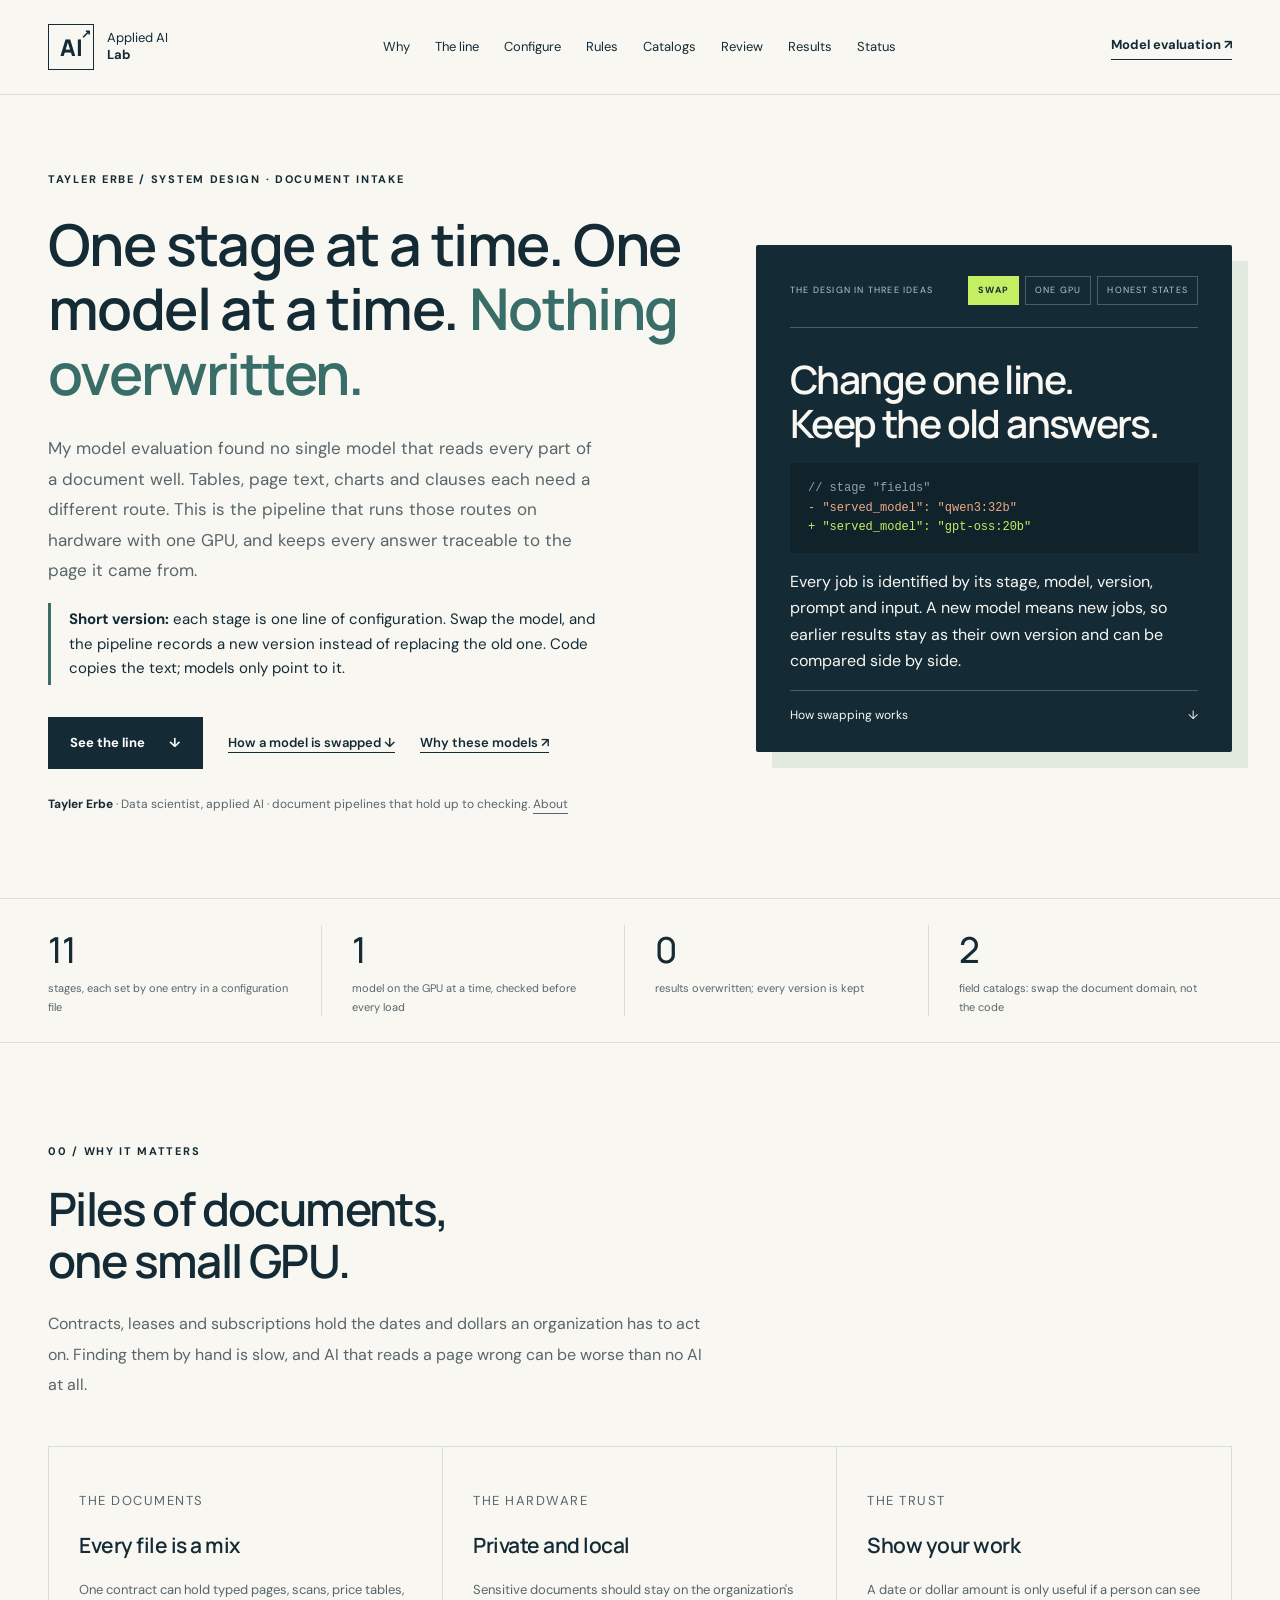
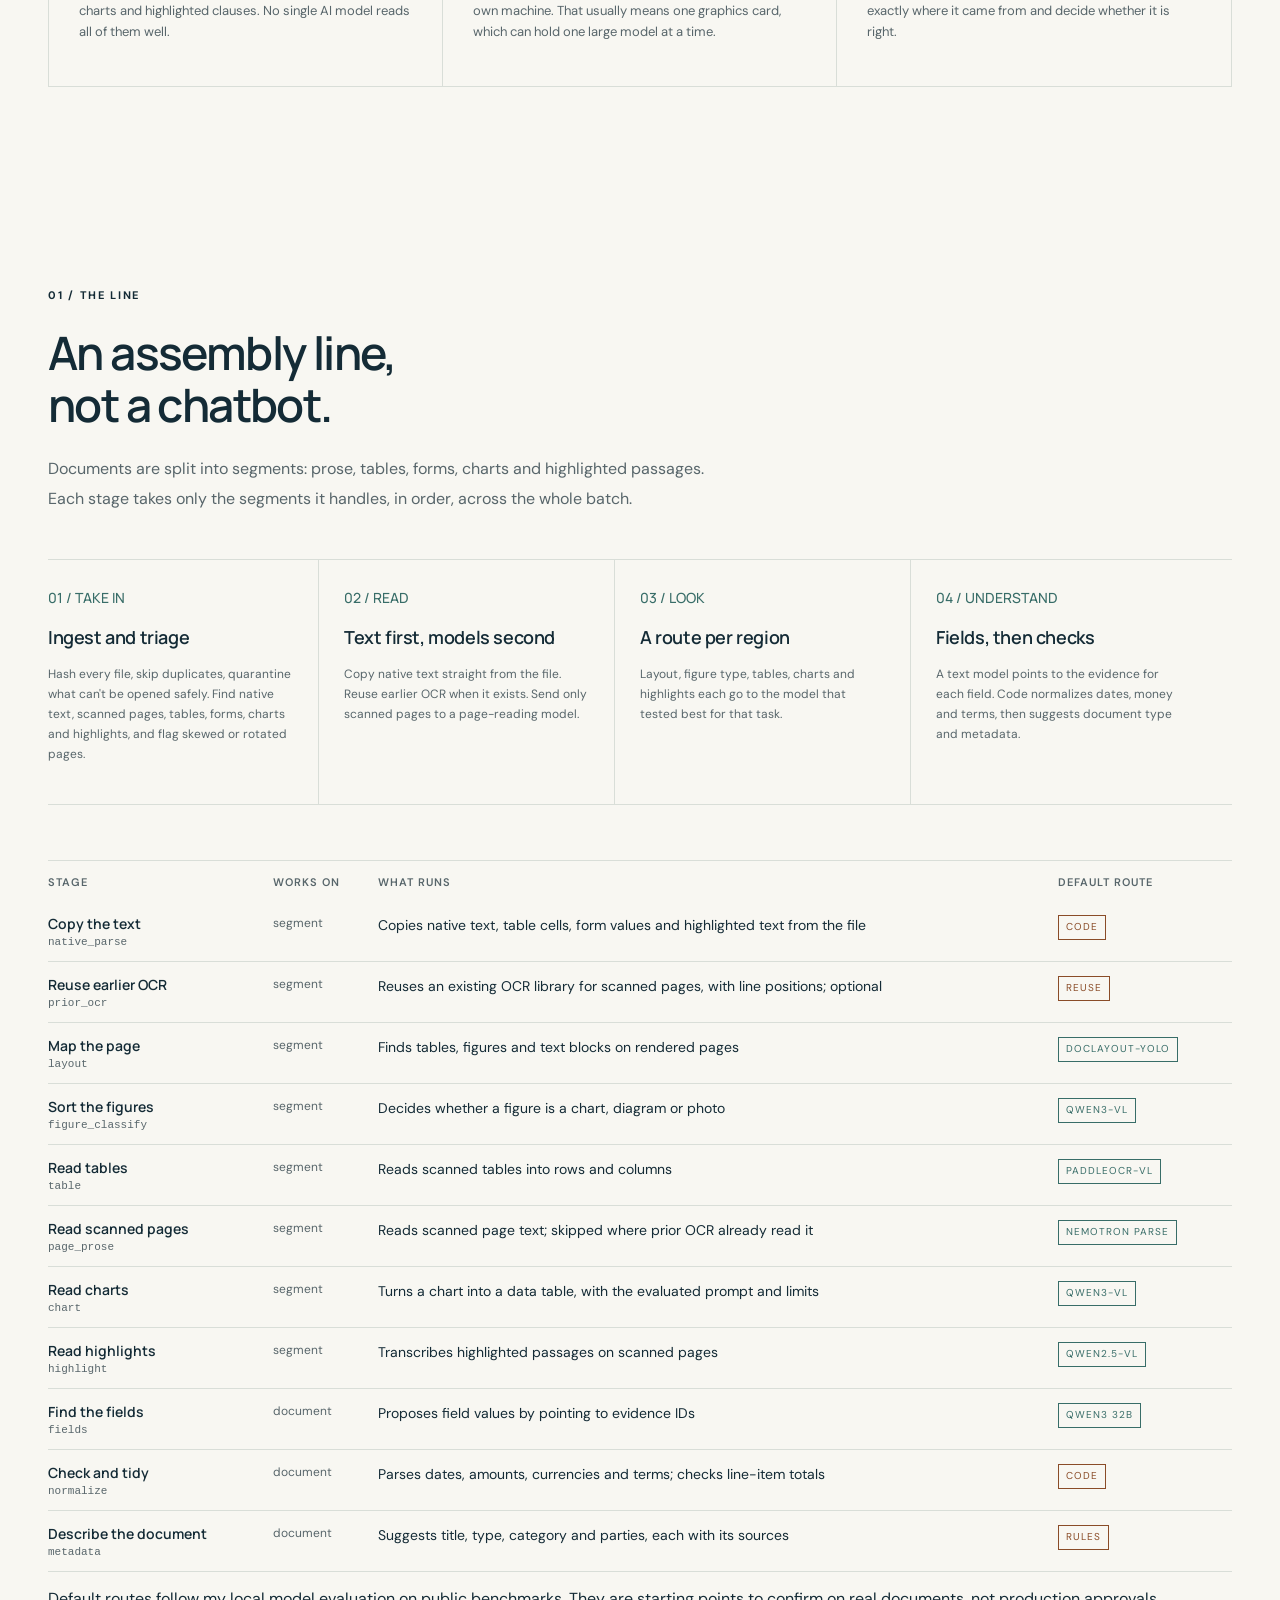
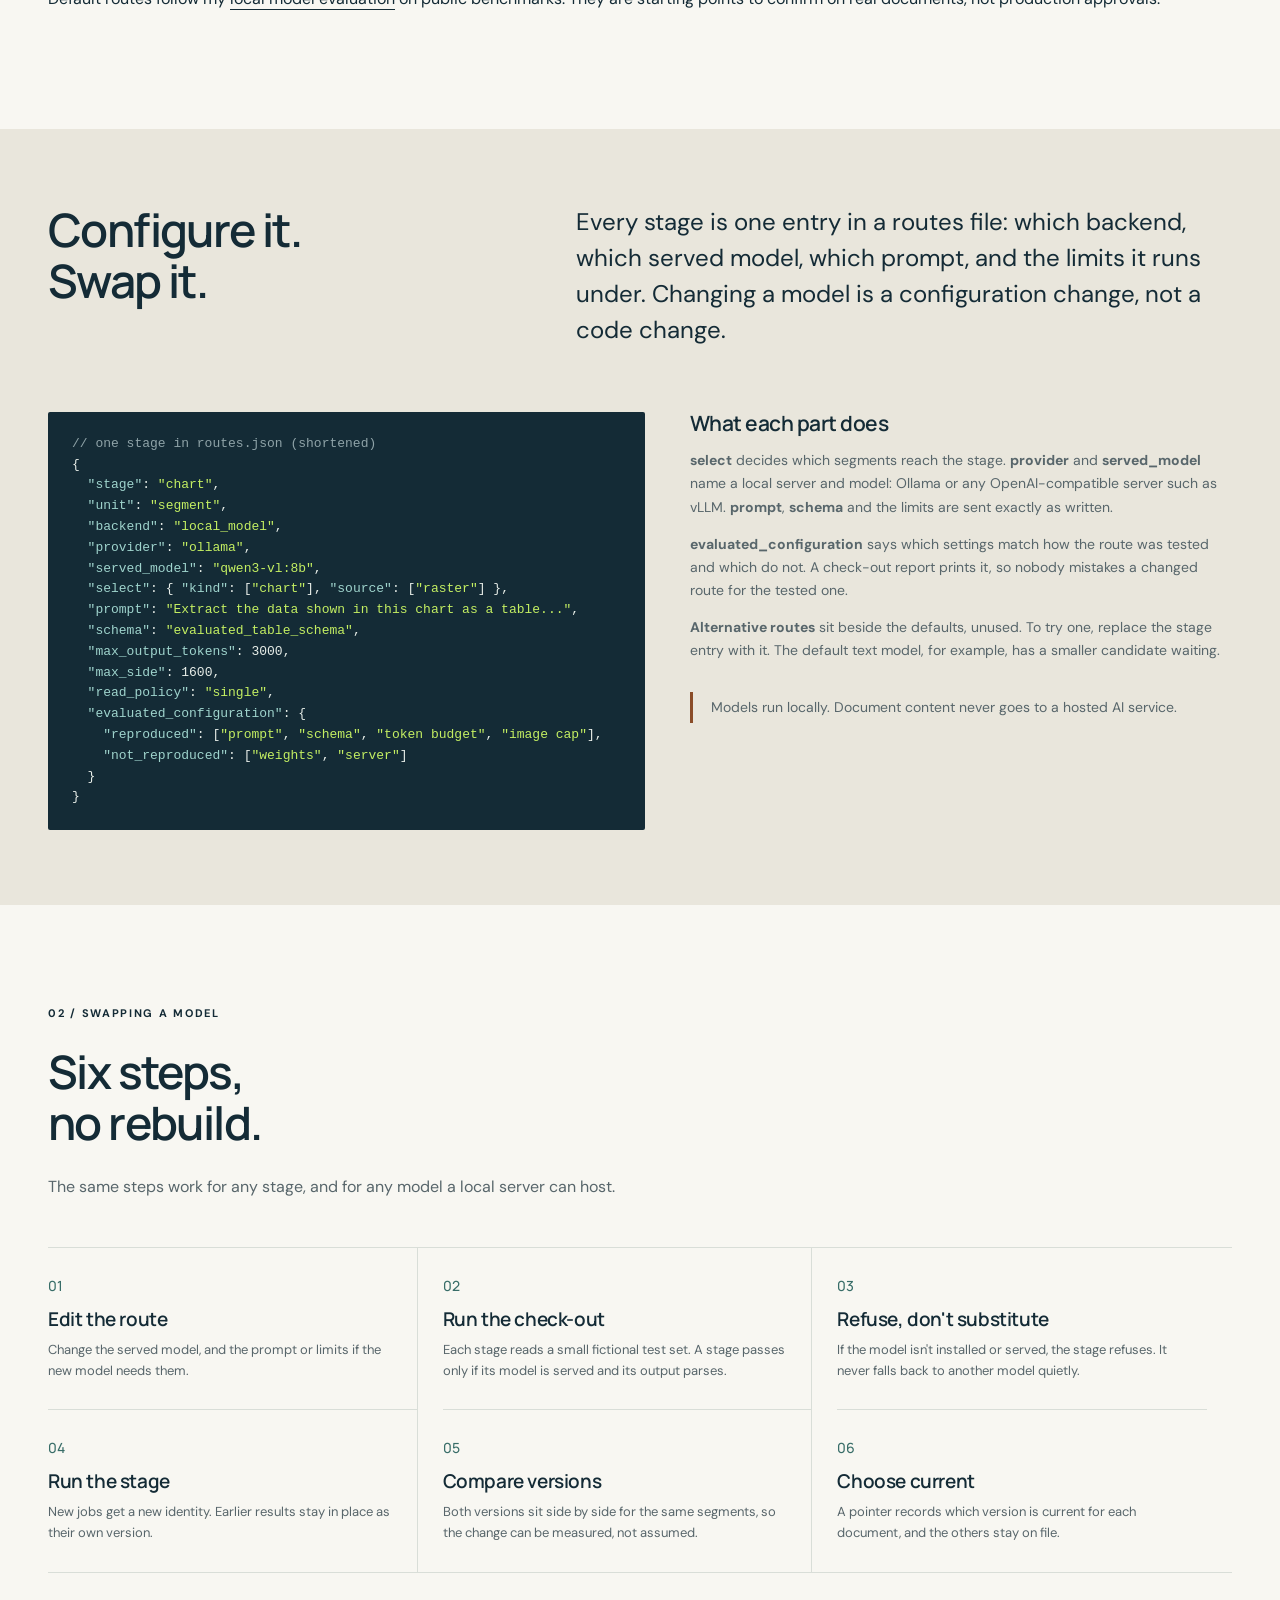
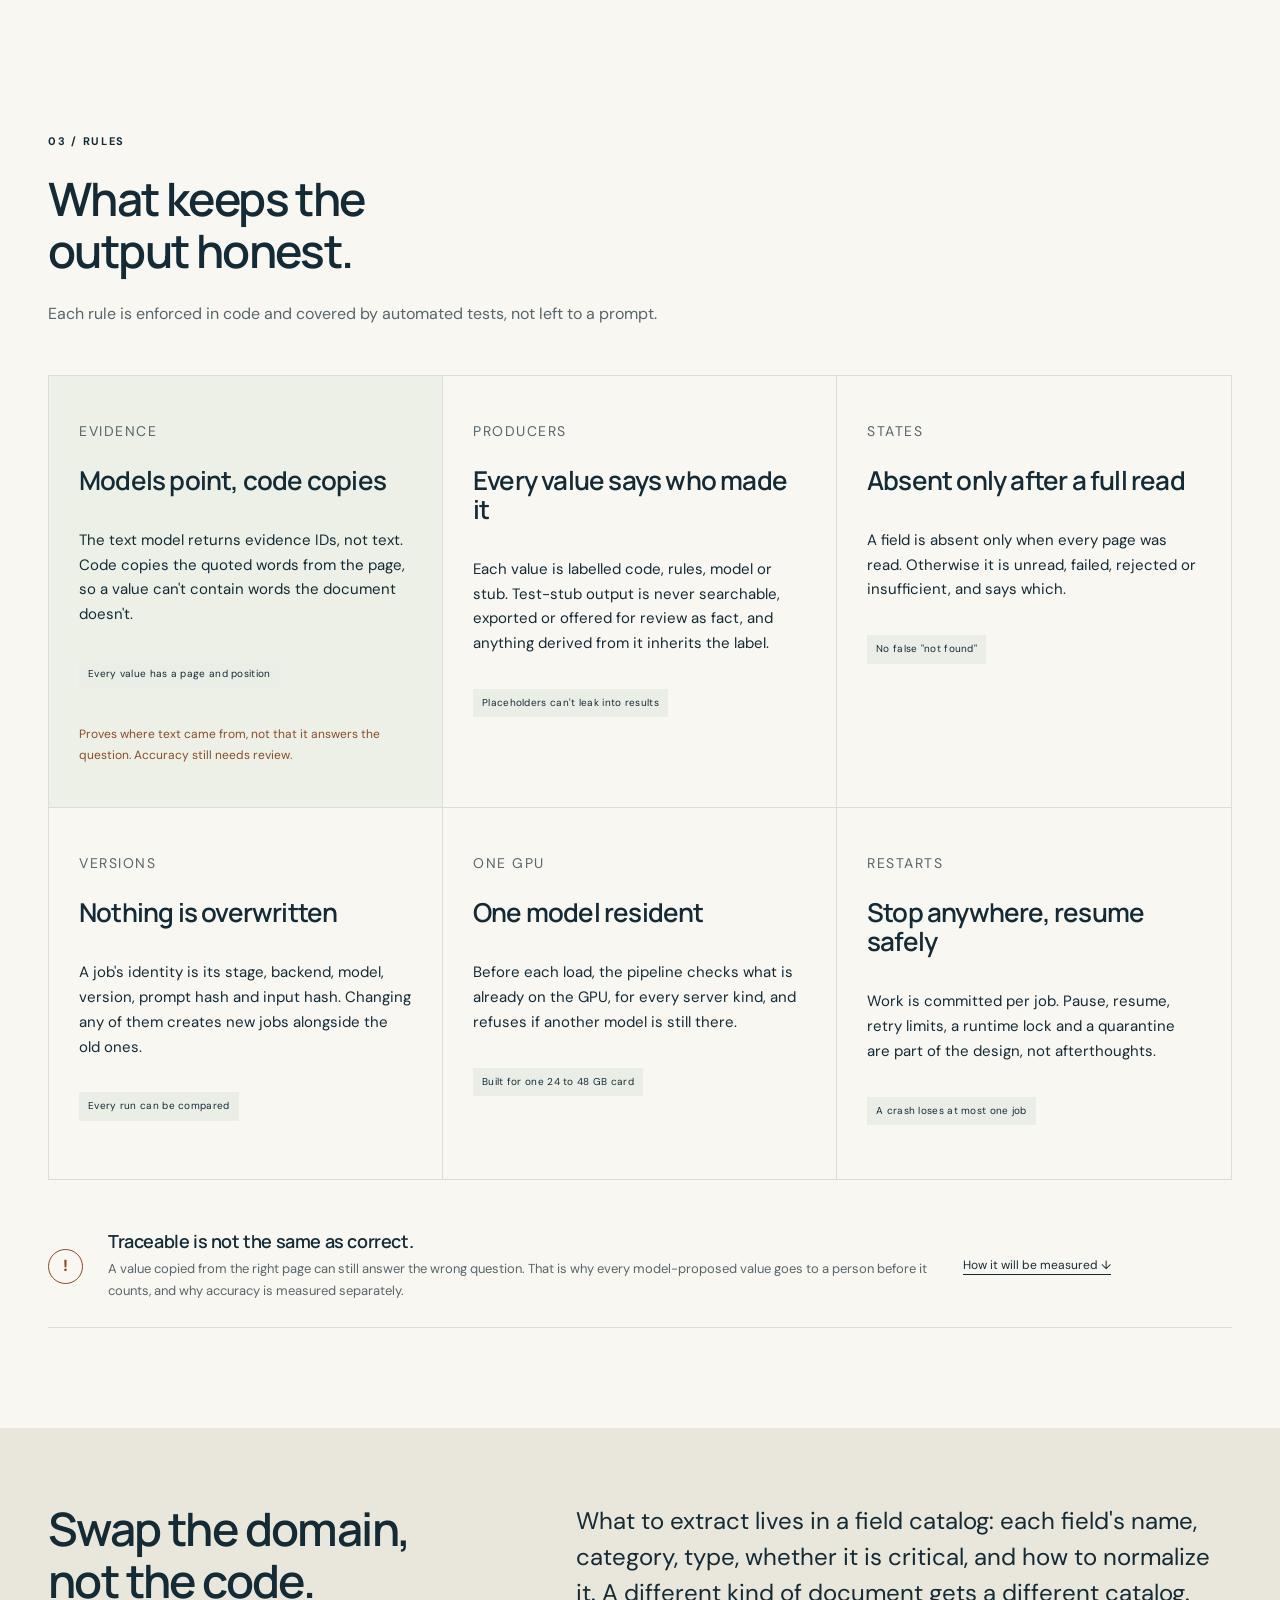
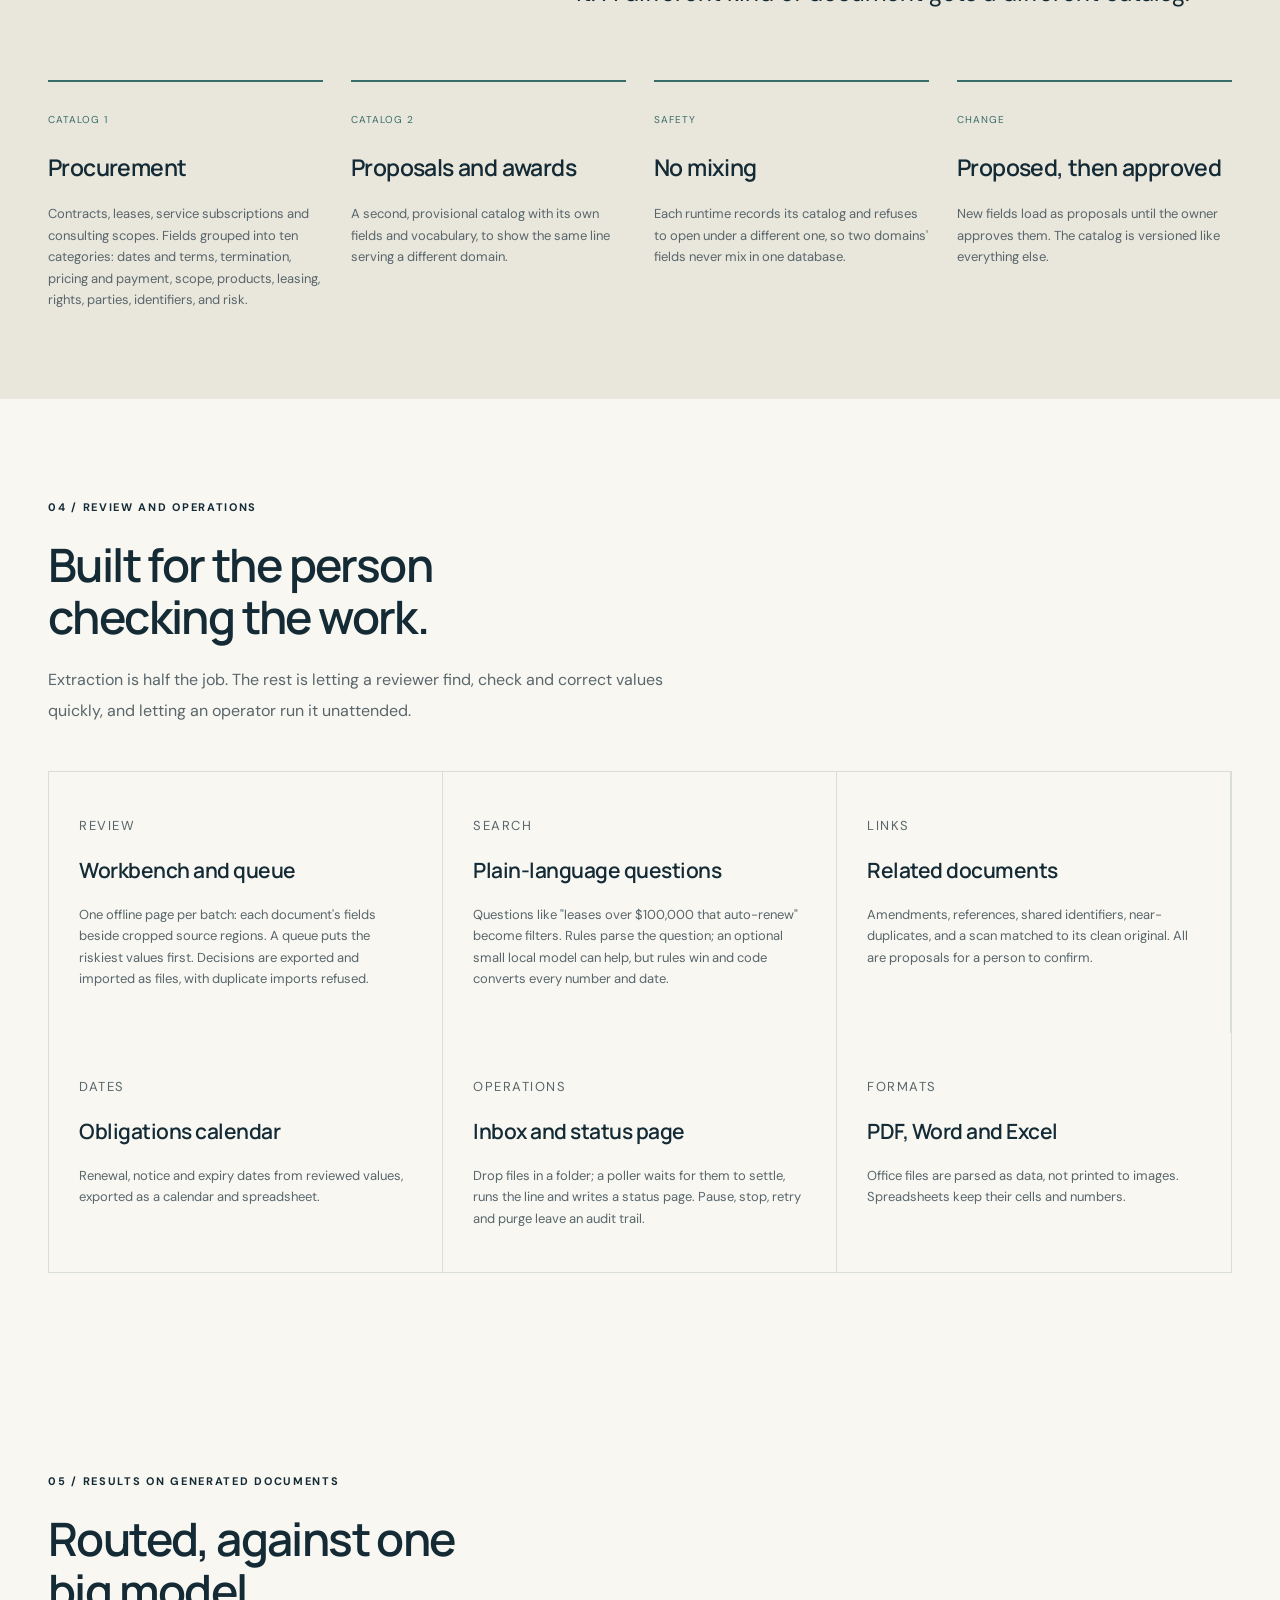
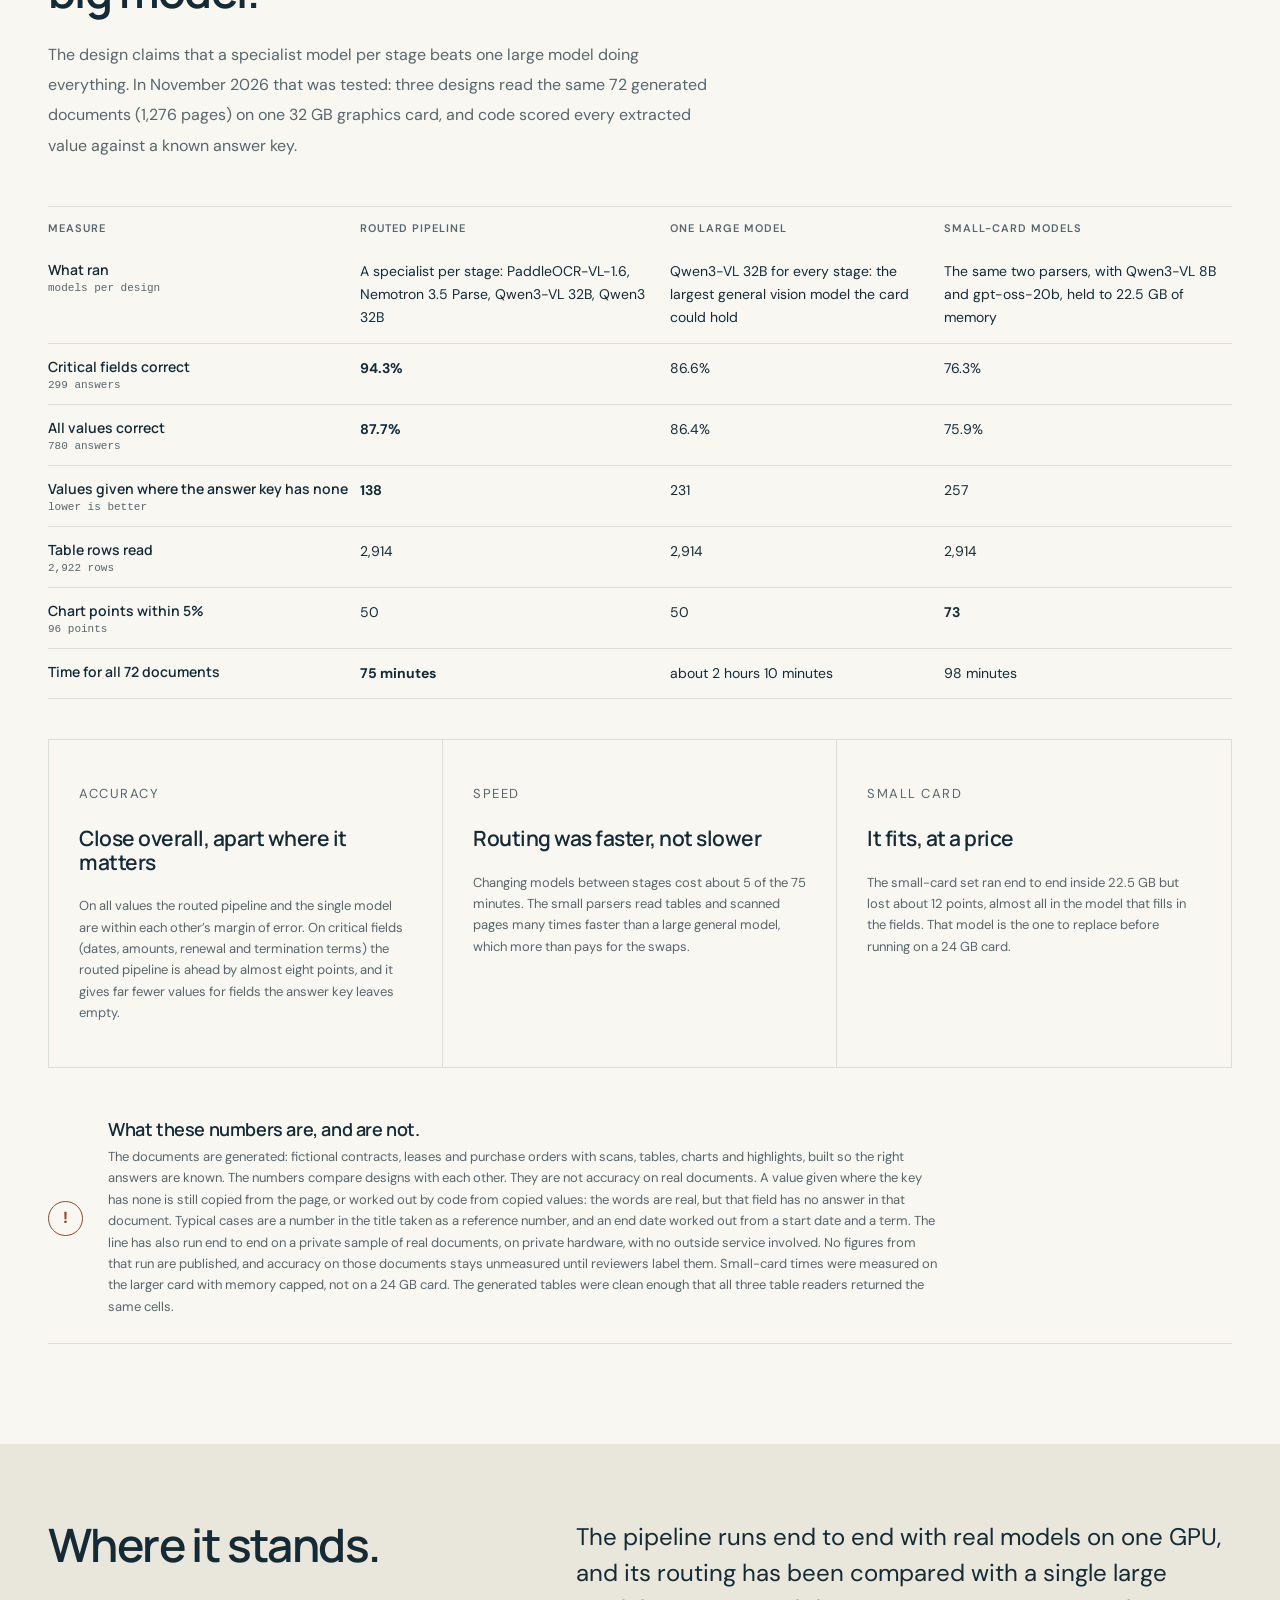
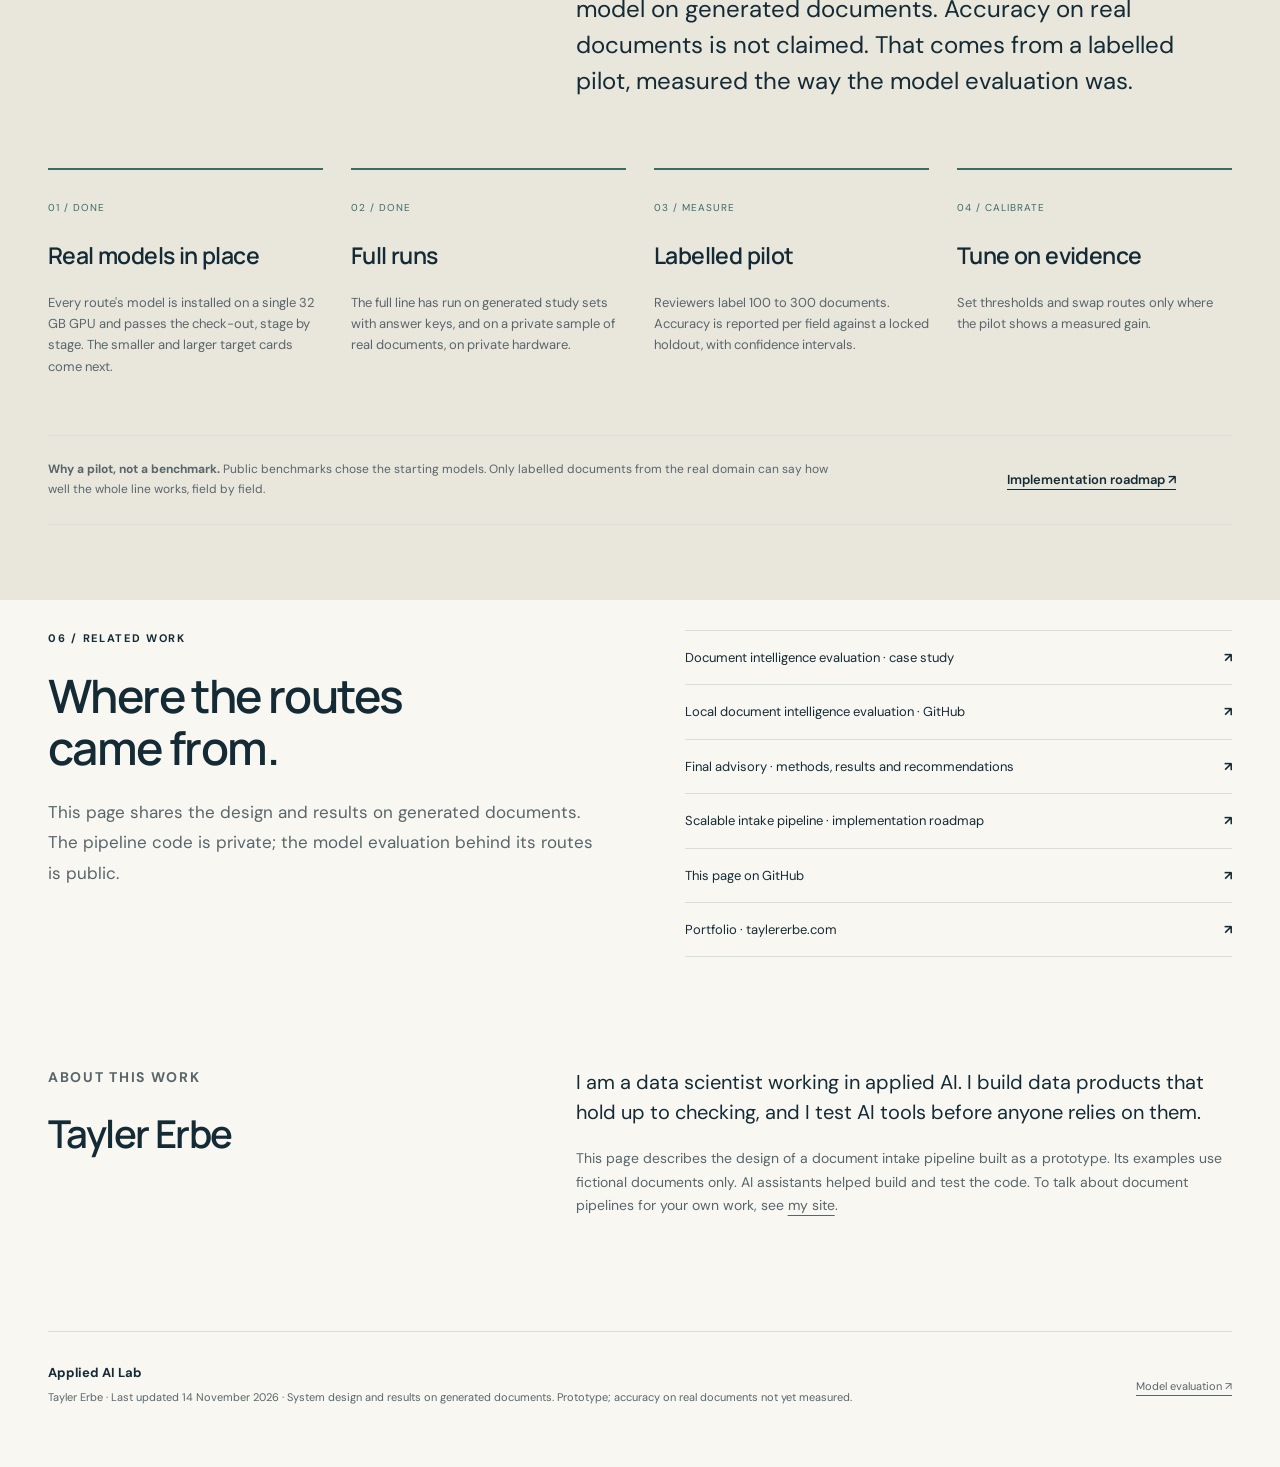
==== brief/index.html @ 4f965405 "Review fixes: say what a value without a key answer is; no figures from the private run" ====
<!doctype html>
<html lang="en"><head><meta charset="utf-8"><meta name="viewport" content="width=device-width,initial-scale=1"><meta name="theme-color" content="#142b36">
<meta name="description" content="The design of a local document intake pipeline: one stage at a time, one model at a time, models swapped by configuration, nothing overwritten. A system design brief by Tayler Erbe, Applied AI Lab.">
<title>Intake Pipeline Design · Applied AI Lab · Tayler Erbe</title>
<meta property="og:type" content="website"><meta property="og:title" content="One stage at a time. One model at a time. Nothing overwritten."><meta property="og:description" content="How a local document intake pipeline is configured, how models are swapped, and the rules that keep its output honest. By Tayler Erbe."><meta property="og:url" content="https://tayler-erbe.github.io/intake-pipeline-lab-public/brief/"><meta name="twitter:card" content="summary"><meta name="author" content="Tayler Erbe">
<link rel="icon" href="favicon.svg" type="image/svg+xml"><link rel="stylesheet" href="styles.css"><link rel="stylesheet" href="site.css"><link rel="stylesheet" href="pipeline.css"><script src="pipeline.js" defer></script></head>
<body>
<a href="#main" class="skip">Skip to content</a>
<header class="site-header">
<a href="index.html" class="brand" aria-label="Applied AI Lab home"><span class="brand-mark">AI<span>↗</span></span><span>Applied AI<br><strong>Lab</strong></span></a>
<nav aria-label="Main navigation"><a href="#why">Why</a><a href="#line">The line</a><a href="#configure">Configure</a><a href="#rules">Rules</a><a href="#catalogs">Catalogs</a><a href="#review">Review</a><a href="#results">Results</a><a href="#next">Status</a></nav>
<a class="repo-link" href="https://tayler-erbe.github.io/tayler-portfolio/document-intelligence-evaluation.html">Model evaluation <span aria-hidden="true">↗</span></a>
</header>
<main id="main">

<section class="hero">
<div class="hero-copy">
<p class="eyebrow">TAYLER ERBE / SYSTEM DESIGN · DOCUMENT INTAKE</p>
<h1>One stage at a time. One model at a time. <em>Nothing overwritten.</em></h1>
<p class="hero-deck">My model evaluation found no single model that reads every part of a document well. Tables, page text, charts and clauses each need a different route. This is the pipeline that runs those routes on hardware with one GPU, and keeps every answer traceable to the page it came from.</p>
<p class="answer-line"><b>Short version:</b> each stage is one line of configuration. Swap the model, and the pipeline records a new version instead of replacing the old one. Code copies the text; models only point to it.</p>
<div class="hero-actions">
<a href="#line" class="button primary">See the line <span aria-hidden="true">↓</span></a>
<a href="#configure" class="text-link">How a model is swapped ↓</a>
<a href="https://tayler-erbe.github.io/tayler-portfolio/document-intelligence-evaluation.html" class="text-link">Why these models ↗</a>
</div>
<p class="author-line"><span><b>Tayler Erbe</b> · Data scientist, applied AI · document pipelines that hold up to checking. <a href="#about">About</a></span></p>
</div>
<div class="hero-figure" id="hero-figure">
<div class="figure-top"><span>THE DESIGN IN THREE IDEAS</span>
<div class="hero-tabs" role="tablist" aria-label="Design ideas">
<button role="tab" aria-selected="true" aria-controls="hp-swap" id="ht-swap">Swap</button>
<button role="tab" aria-selected="false" aria-controls="hp-gpu" id="ht-gpu" tabindex="-1">One GPU</button>
<button role="tab" aria-selected="false" aria-controls="hp-states" id="ht-states" tabindex="-1">Honest states</button>
</div></div>
<div class="hero-panel" id="hp-swap" role="tabpanel" aria-labelledby="ht-swap">
<h2>Change one line.<br>Keep the old answers.</h2>
<pre class="code" aria-label="A configuration change that swaps the fields model"><span class="c">// stage "fields"</span>
<span class="del">- "served_model": "qwen3:32b"</span>
<span class="add">+ "served_model": "gpt-oss:20b"</span></pre>
<p>Every job is identified by its stage, model, version, prompt and input. A new model means new jobs, so earlier results stay as their own version and can be compared side by side.</p>
<a class="figure-source" href="#configure">How swapping works <span>↓</span></a>
</div>
<div class="hero-panel" id="hp-gpu" role="tabpanel" aria-labelledby="ht-gpu" hidden>
<h2>Load once.<br>Read everything. Unload.</h2>
<ul>
<li><span>Models resident on the GPU</span><b>1 at a time</b></li>
<li><span>Stage runs across</span><b>the whole batch</b></li>
<li><span>Work committed</span><b>after every job</b></li>
<li><span>Missing model</span><b>refused, never substituted</b></li>
</ul>
<p>Stages run in order across every document, so each model loads once per batch instead of once per document. A stop or crash loses at most one job.</p>
<a class="figure-source" href="#rules">The rules <span>↓</span></a>
</div>
<div class="hero-panel" id="hp-states" role="tabpanel" aria-labelledby="ht-states" hidden>
<h2>"Not found" only<br>after a full read.</h2>
<ul>
<li><span>Found, with page and position</span><b>value</b></li>
<li><span>Every page read, nothing there</span><b>absent</b></li>
<li><span>Some pages not read yet</span><b>unread</b></li>
<li><span>Model output failed checks</span><b>failed / rejected</b></li>
</ul>
<p>A field is never reported missing while part of the document is unread. Search answers "can't tell" for those documents instead of ruling them out.</p>
<a class="figure-source" href="#rules">All the states <span>↓</span></a>
</div>
</div>
</section>

<section class="stat-strip" aria-label="Key facts">
<div><strong>11</strong><span>stages, each set by one entry in a configuration file</span></div>
<div><strong>1</strong><span>model on the GPU at a time, checked before every load</span></div>
<div><strong>0</strong><span>results overwritten; every version is kept</span></div>
<div><strong>2</strong><span>field catalogs: swap the document domain, not the code</span></div>
</section>

<section class="section wrap" id="why">
<div class="section-head">
<p class="eyebrow">00 / WHY IT MATTERS</p>
<h2>Piles of documents,<br>one small GPU.</h2>
<p>Contracts, leases and subscriptions hold the dates and dollars an organization has to act on. Finding them by hand is slow, and AI that reads a page wrong can be worse than no AI at all.</p>
</div>
<div class="results-band">
<article><p class="route-id">THE DOCUMENTS</p><h3>Every file is a mix</h3><p>One contract can hold typed pages, scans, price tables, charts and highlighted clauses. No single AI model reads all of them well.</p></article>
<article><p class="route-id">THE HARDWARE</p><h3>Private and local</h3><p>Sensitive documents should stay on the organization's own machine. That usually means one graphics card, which can hold one large model at a time.</p></article>
<article><p class="route-id">THE TRUST</p><h3>Show your work</h3><p>A date or dollar amount is only useful if a person can see exactly where it came from and decide whether it is right.</p></article>
</div>
</section>

<section class="section wrap" id="line">
<div class="section-head">
<p class="eyebrow">01 / THE LINE</p>
<h2>An assembly line,<br>not a chatbot.</h2>
<p>Documents are split into segments: prose, tables, forms, charts and highlighted passages. Each stage takes only the segments it handles, in order, across the whole batch.</p>
</div>
<ol class="pipeline">
<li><span>01 / TAKE IN</span><h3>Ingest and triage</h3><p>Hash every file, skip duplicates, quarantine what can't be opened safely. Find native text, scanned pages, tables, forms, charts and highlights, and flag skewed or rotated pages.</p></li>
<li><span>02 / READ</span><h3>Text first, models second</h3><p>Copy native text straight from the file. Reuse earlier OCR when it exists. Send only scanned pages to a page-reading model.</p></li>
<li><span>03 / LOOK</span><h3>A route per region</h3><p>Layout, figure type, tables, charts and highlights each go to the model that tested best for that task.</p></li>
<li><span>04 / UNDERSTAND</span><h3>Fields, then checks</h3><p>A text model points to the evidence for each field. Code normalizes dates, money and terms, then suggests document type and metadata.</p></li>
</ol>
<div class="compare-wrap" role="region" aria-label="The eleven stages" tabindex="0">
<table class="compare stage-table">
<thead><tr><th scope="col">Stage</th><th scope="col">Works on</th><th scope="col">What runs</th><th scope="col">Default route</th></tr></thead>
<tbody>
<tr><td>Copy the text<small>native_parse</small></td><td class="unit">segment</td><td>Copies native text, table cells, form values and highlighted text from the file</td><td><span class="tag rules">code</span></td></tr>
<tr><td>Reuse earlier OCR<small>prior_ocr</small></td><td class="unit">segment</td><td>Reuses an existing OCR library for scanned pages, with line positions; optional</td><td><span class="tag rules">reuse</span></td></tr>
<tr><td>Map the page<small>layout</small></td><td class="unit">segment</td><td>Finds tables, figures and text blocks on rendered pages</td><td><span class="tag model">DocLayout-YOLO</span></td></tr>
<tr><td>Sort the figures<small>figure_classify</small></td><td class="unit">segment</td><td>Decides whether a figure is a chart, diagram or photo</td><td><span class="tag model">Qwen3-VL</span></td></tr>
<tr><td>Read tables<small>table</small></td><td class="unit">segment</td><td>Reads scanned tables into rows and columns</td><td><span class="tag model">PaddleOCR-VL</span></td></tr>
<tr><td>Read scanned pages<small>page_prose</small></td><td class="unit">segment</td><td>Reads scanned page text; skipped where prior OCR already read it</td><td><span class="tag model">Nemotron Parse</span></td></tr>
<tr><td>Read charts<small>chart</small></td><td class="unit">segment</td><td>Turns a chart into a data table, with the evaluated prompt and limits</td><td><span class="tag model">Qwen3-VL</span></td></tr>
<tr><td>Read highlights<small>highlight</small></td><td class="unit">segment</td><td>Transcribes highlighted passages on scanned pages</td><td><span class="tag model">Qwen2.5-VL</span></td></tr>
<tr><td>Find the fields<small>fields</small></td><td class="unit">document</td><td>Proposes field values by pointing to evidence IDs</td><td><span class="tag model">Qwen3 32B</span></td></tr>
<tr><td>Check and tidy<small>normalize</small></td><td class="unit">document</td><td>Parses dates, amounts, currencies and terms; checks line-item totals</td><td><span class="tag rules">code</span></td></tr>
<tr><td>Describe the document<small>metadata</small></td><td class="unit">document</td><td>Suggests title, type, category and parties, each with its sources</td><td><span class="tag rules">rules</span></td></tr>
</tbody>
</table>
</div>
<p class="chart-note" style="margin-top:14px">Default routes follow my <a href="https://tayler-erbe.github.io/tayler-portfolio/document-intelligence-evaluation.html">local model evaluation</a> on public benchmarks. They are starting points to confirm on real documents, not production approvals.</p>
</section>

<section class="use-section" id="configure">
<div class="wrap">
<div class="use-layout">
<h2>Configure it.<br>Swap it.</h2>
<div><p class="large-copy">Every stage is one entry in a routes file: which backend, which served model, which prompt, and the limits it runs under. Changing a model is a configuration change, not a code change.</p></div>
</div>
<div class="config-layout">
<pre class="code" aria-label="One stage entry from the routes file"><span class="c">// one stage in routes.json (shortened)</span>
{
  <span class="k">"stage"</span>: <span class="s">"chart"</span>,
  <span class="k">"unit"</span>: <span class="s">"segment"</span>,
  <span class="k">"backend"</span>: <span class="s">"local_model"</span>,
  <span class="k">"provider"</span>: <span class="s">"ollama"</span>,
  <span class="k">"served_model"</span>: <span class="s">"qwen3-vl:8b"</span>,
  <span class="k">"select"</span>: { <span class="k">"kind"</span>: [<span class="s">"chart"</span>], <span class="k">"source"</span>: [<span class="s">"raster"</span>] },
  <span class="k">"prompt"</span>: <span class="s">"Extract the data shown in this chart as a table..."</span>,
  <span class="k">"schema"</span>: <span class="s">"evaluated_table_schema"</span>,
  <span class="k">"max_output_tokens"</span>: 3000,
  <span class="k">"max_side"</span>: 1600,
  <span class="k">"read_policy"</span>: <span class="s">"single"</span>,
  <span class="k">"evaluated_configuration"</span>: {
    <span class="k">"reproduced"</span>: [<span class="s">"prompt"</span>, <span class="s">"schema"</span>, <span class="s">"token budget"</span>, <span class="s">"image cap"</span>],
    <span class="k">"not_reproduced"</span>: [<span class="s">"weights"</span>, <span class="s">"server"</span>]
  }
}</pre>
<div>
<h3>What each part does</h3>
<p><b>select</b> decides which segments reach the stage. <b>provider</b> and <b>served_model</b> name a local server and model: Ollama or any OpenAI-compatible server such as vLLM. <b>prompt</b>, <b>schema</b> and the limits are sent exactly as written.</p>
<p><b>evaluated_configuration</b> says which settings match how the route was tested and which do not. A check-out report prints it, so nobody mistakes a changed route for the tested one.</p>
<p><b>Alternative routes</b> sit beside the defaults, unused. To try one, replace the stage entry with it. The default text model, for example, has a smaller candidate waiting.</p>
<p class="status-note">Models run locally. Document content never goes to a hosted AI service.</p>
</div>
</div>
</div>
</section>

<section class="section wrap" id="swap" style="padding-bottom:0">
<div class="section-head">
<p class="eyebrow">02 / SWAPPING A MODEL</p>
<h2>Six steps,<br>no rebuild.</h2>
<p>The same steps work for any stage, and for any model a local server can host.</p>
</div>
<ol class="steps6">
<li><h3>Edit the route</h3><p>Change the served model, and the prompt or limits if the new model needs them.</p></li>
<li><h3>Run the check-out</h3><p>Each stage reads a small fictional test set. A stage passes only if its model is served and its output parses.</p></li>
<li><h3>Refuse, don't substitute</h3><p>If the model isn't installed or served, the stage refuses. It never falls back to another model quietly.</p></li>
<li><h3>Run the stage</h3><p>New jobs get a new identity. Earlier results stay in place as their own version.</p></li>
<li><h3>Compare versions</h3><p>Both versions sit side by side for the same segments, so the change can be measured, not assumed.</p></li>
<li><h3>Choose current</h3><p>A pointer records which version is current for each document, and the others stay on file.</p></li>
</ol>
</section>

<section class="section wrap" id="rules">
<div class="section-head">
<p class="eyebrow">03 / RULES</p>
<h2>What keeps the<br>output honest.</h2>
<p>Each rule is enforced in code and covered by automated tests, not left to a prompt.</p>
</div>
<div class="route-grid six">
<article class="route lead-route">
<p class="route-id">EVIDENCE</p>
<h3>Models point, code copies</h3>
<p class="why">The text model returns evidence IDs, not text. Code copies the quoted words from the page, so a value can't contain words the document doesn't.</p>
<span class="method-label">Every value has a page and position</span>
<p class="caution">Proves where text came from, not that it answers the question. Accuracy still needs review.</p>
</article>
<article class="route">
<p class="route-id">PRODUCERS</p>
<h3>Every value says who made it</h3>
<p class="why">Each value is labelled code, rules, model or stub. Test-stub output is never searchable, exported or offered for review as fact, and anything derived from it inherits the label.</p>
<span class="method-label">Placeholders can't leak into results</span>
</article>
<article class="route">
<p class="route-id">STATES</p>
<h3>Absent only after a full read</h3>
<p class="why">A field is absent only when every page was read. Otherwise it is unread, failed, rejected or insufficient, and says which.</p>
<span class="method-label">No false "not found"</span>
</article>
<article class="route">
<p class="route-id">VERSIONS</p>
<h3>Nothing is overwritten</h3>
<p class="why">A job's identity is its stage, backend, model, version, prompt hash and input hash. Changing any of them creates new jobs alongside the old ones.</p>
<span class="method-label">Every run can be compared</span>
</article>
<article class="route">
<p class="route-id">ONE GPU</p>
<h3>One model resident</h3>
<p class="why">Before each load, the pipeline checks what is already on the GPU, for every server kind, and refuses if another model is still there.</p>
<span class="method-label">Built for one 24 to 48 GB card</span>
</article>
<article class="route">
<p class="route-id">RESTARTS</p>
<h3>Stop anywhere, resume safely</h3>
<p class="why">Work is committed per job. Pause, resume, retry limits, a runtime lock and a quarantine are part of the design, not afterthoughts.</p>
<span class="method-label">A crash loses at most one job</span>
</article>
</div>
<div class="finding-note"><span class="note-symbol" aria-hidden="true">!</span><div><h3>Traceable is not the same as correct.</h3><p>A value copied from the right page can still answer the wrong question. That is why every model-proposed value goes to a person before it counts, and why accuracy is measured separately.</p></div><a href="#next">How it will be measured ↓</a></div>
</section>

<section class="use-section" id="catalogs">
<div class="wrap">
<div class="use-layout">
<h2>Swap the domain,<br>not the code.</h2>
<div><p class="large-copy">What to extract lives in a field catalog: each field's name, category, type, whether it is critical, and how to normalize it. A different kind of document gets a different catalog.</p></div>
</div>
<div class="roadmap" style="margin-top:45px">
<article><span>CATALOG 1</span><h3>Procurement</h3><p>Contracts, leases, service subscriptions and consulting scopes. Fields grouped into ten categories: dates and terms, termination, pricing and payment, scope, products, leasing, rights, parties, identifiers, and risk.</p></article>
<article><span>CATALOG 2</span><h3>Proposals and awards</h3><p>A second, provisional catalog with its own fields and vocabulary, to show the same line serving a different domain.</p></article>
<article><span>SAFETY</span><h3>No mixing</h3><p>Each runtime records its catalog and refuses to open under a different one, so two domains' fields never mix in one database.</p></article>
<article><span>CHANGE</span><h3>Proposed, then approved</h3><p>New fields load as proposals until the owner approves them. The catalog is versioned like everything else.</p></article>
</div>
</div>
</section>

<section class="section wrap" id="review">
<div class="section-head">
<p class="eyebrow">04 / REVIEW AND OPERATIONS</p>
<h2>Built for the person<br>checking the work.</h2>
<p>Extraction is half the job. The rest is letting a reviewer find, check and correct values quickly, and letting an operator run it unattended.</p>
</div>
<div class="results-band">
<article><p class="route-id">REVIEW</p><h3>Workbench and queue</h3><p>One offline page per batch: each document's fields beside cropped source regions. A queue puts the riskiest values first. Decisions are exported and imported as files, with duplicate imports refused.</p></article>
<article><p class="route-id">SEARCH</p><h3>Plain-language questions</h3><p>Questions like "leases over $100,000 that auto-renew" become filters. Rules parse the question; an optional small local model can help, but rules win and code converts every number and date.</p></article>
<article><p class="route-id">LINKS</p><h3>Related documents</h3><p>Amendments, references, shared identifiers, near-duplicates, and a scan matched to its clean original. All are proposals for a person to confirm.</p></article>
<article><p class="route-id">DATES</p><h3>Obligations calendar</h3><p>Renewal, notice and expiry dates from reviewed values, exported as a calendar and spreadsheet.</p></article>
<article><p class="route-id">OPERATIONS</p><h3>Inbox and status page</h3><p>Drop files in a folder; a poller waits for them to settle, runs the line and writes a status page. Pause, stop, retry and purge leave an audit trail.</p></article>
<article><p class="route-id">FORMATS</p><h3>PDF, Word and Excel</h3><p>Office files are parsed as data, not printed to images. Spreadsheets keep their cells and numbers.</p></article>
</div>
</section>

<section class="section wrap" id="results">
<div class="section-head">
<p class="eyebrow">05 / RESULTS ON GENERATED DOCUMENTS</p>
<h2>Routed, against one<br>big model.</h2>
<p>The design claims that a specialist model per stage beats one large model doing everything. In November 2026 that was tested: three designs read the same 72 generated documents (1,276 pages) on one 32 GB graphics card, and code scored every extracted value against a known answer key.</p>
</div>
<div class="compare-wrap">
<table class="compare stage-table results-compare">
<thead><tr><th>Measure</th><th>Routed pipeline</th><th>One large model</th><th>Small-card models</th></tr></thead>
<tbody>
<tr><td>What ran<small>models per design</small></td><td>A specialist per stage: PaddleOCR-VL-1.6, Nemotron 3.5 Parse, Qwen3-VL 32B, Qwen3 32B</td><td>Qwen3-VL 32B for every stage: the largest general vision model the card could hold</td><td>The same two parsers, with Qwen3-VL 8B and gpt-oss-20b, held to 22.5 GB of memory</td></tr>
<tr><td>Critical fields correct<small>299 answers</small></td><td><b>94.3%</b></td><td>86.6%</td><td>76.3%</td></tr>
<tr><td>All values correct<small>780 answers</small></td><td><b>87.7%</b></td><td>86.4%</td><td>75.9%</td></tr>
<tr><td>Values given where the answer key has none<small>lower is better</small></td><td><b>138</b></td><td>231</td><td>257</td></tr>
<tr><td>Table rows read<small>2,922 rows</small></td><td>2,914</td><td>2,914</td><td>2,914</td></tr>
<tr><td>Chart points within 5%<small>96 points</small></td><td>50</td><td>50</td><td><b>73</b></td></tr>
<tr><td>Time for all 72 documents</td><td><b>75 minutes</b></td><td>about 2 hours 10 minutes</td><td>98 minutes</td></tr>
</tbody>
</table>
</div>
<div class="results-band" style="margin-top:40px">
<article><p class="route-id">ACCURACY</p><h3>Close overall, apart where it matters</h3><p>On all values the routed pipeline and the single model are within each other&rsquo;s margin of error. On critical fields (dates, amounts, renewal and termination terms) the routed pipeline is ahead by almost eight points, and it gives far fewer values for fields the answer key leaves empty.</p></article>
<article><p class="route-id">SPEED</p><h3>Routing was faster, not slower</h3><p>Changing models between stages cost about 5 of the 75 minutes. The small parsers read tables and scanned pages many times faster than a large general model, which more than pays for the swaps.</p></article>
<article><p class="route-id">SMALL CARD</p><h3>It fits, at a price</h3><p>The small-card set ran end to end inside 22.5 GB but lost about 12 points, almost all in the model that fills in the fields. That model is the one to replace before running on a 24 GB card.</p></article>
</div>
<div class="finding-note"><span class="note-symbol" aria-hidden="true">!</span><div><h3>What these numbers are, and are not.</h3><p>The documents are generated: fictional contracts, leases and purchase orders with scans, tables, charts and highlights, built so the right answers are known. The numbers compare designs with each other. They are not accuracy on real documents. A value given where the key has none is still copied from the page, or worked out by code from copied values: the words are real, but that field has no answer in that document. Typical cases are a number in the title taken as a reference number, and an end date worked out from a start date and a term. The line has also run end to end on a private sample of real documents, on private hardware, with no outside service involved. No figures from that run are published, and accuracy on those documents stays unmeasured until reviewers label them. Small-card times were measured on the larger card with memory capped, not on a 24 GB card. The generated tables were clean enough that all three table readers returned the same cells.</p></div></div>
</section>

<section class="use-section" id="next">
<div class="wrap">
<div class="use-layout">
<h2>Where it stands.</h2>
<div><p class="large-copy">The pipeline runs end to end with real models on one GPU, and its routing has been compared with a single large model on generated documents. Accuracy on real documents is not claimed. That comes from a labelled pilot, measured the way the model evaluation was.</p></div>
</div>
<div class="roadmap" style="margin-top:45px">
<article><span>01 / DONE</span><h3>Real models in place</h3><p>Every route's model is installed on a single 32 GB GPU and passes the check-out, stage by stage. The smaller and larger target cards come next.</p></article>
<article><span>02 / DONE</span><h3>Full runs</h3><p>The full line has run on generated study sets with answer keys, and on a private sample of real documents, on private hardware.</p></article>
<article><span>03 / MEASURE</span><h3>Labelled pilot</h3><p>Reviewers label 100 to 300 documents. Accuracy is reported per field against a locked holdout, with confidence intervals.</p></article>
<article><span>04 / CALIBRATE</span><h3>Tune on evidence</h3><p>Set thresholds and swap routes only where the pilot shows a measured gain.</p></article>
</div>
<div class="next-footer"><p><strong>Why a pilot, not a benchmark.</strong> Public benchmarks chose the starting models. Only labelled documents from the real domain can say how well the whole line works, field by field.</p><a class="text-link" href="https://github.com/tayler-erbe/test-ocr-work/blob/main/docs/roadmap.md">Implementation roadmap ↗</a></div>
</div>
</section>

<section class="resources wrap" id="resources">
<div>
<p class="eyebrow">06 / RELATED WORK</p>
<h2>Where the routes<br>came from.</h2>
<p class="hero-deck">This page shares the design and results on generated documents. The pipeline code is private; the model evaluation behind its routes is public.</p>
</div>
<div class="resource-links">
<a href="https://tayler-erbe.github.io/tayler-portfolio/document-intelligence-evaluation.html"><span>Document intelligence evaluation · case study</span><b>↗</b></a>
<a href="https://github.com/tayler-erbe/test-ocr-work"><span>Local document intelligence evaluation · GitHub</span><b>↗</b></a>
<a href="https://github.com/tayler-erbe/test-ocr-work/blob/main/docs/EVALUATION.md"><span>Final advisory · methods, results and recommendations</span><b>↗</b></a>
<a href="https://github.com/tayler-erbe/test-ocr-work/blob/main/docs/roadmap.md"><span>Scalable intake pipeline · implementation roadmap</span><b>↗</b></a>
<a href="https://github.com/tayler-erbe/intake-pipeline-lab-public"><span>This page on GitHub</span><b>↗</b></a>
<a href="https://taylererbe.com/"><span>Portfolio · taylererbe.com</span><b>↗</b></a>
</div>
</section>

<section class="section wrap" id="about" style="padding-top:20px">
<div class="use-layout">
<div><p class="eyebrow">ABOUT THIS WORK</p><h2 style="font-size:clamp(30px,3vw,42px)">Tayler Erbe</h2></div>
<div>
<p class="large-copy" style="font-size:20px">I am a data scientist working in applied AI. I build data products that hold up to checking, and I test AI tools before anyone relies on them.</p>
<p>This page describes the design of a document intake pipeline built as a prototype. Its examples use fictional documents only. AI assistants helped build and test the code. To talk about document pipelines for your own work, see <a href="https://taylererbe.com/">my site</a>.</p>
</div>
</div>
</section>
</main>
<footer class="wrap">
<div><strong>Applied AI Lab</strong><p>Tayler Erbe · Last updated 14 November 2026 · System design and results on generated documents. Prototype; accuracy on real documents not yet measured.</p></div>
<a href="https://tayler-erbe.github.io/tayler-portfolio/document-intelligence-evaluation.html">Model evaluation ↗</a>
</footer>
</body>
</html>
---- brief/styles.css ----
@import url('https://fonts.googleapis.com/css2?family=DM+Sans:wght@400;500;600;700&family=Manrope:wght@400;500;600;700;800&display=swap');
:root{--ink:#142b36;--paper:#f8f7f2;--muted:#58666b;--line:#d9ded8;--lime:#c4ef62;--teal:#386d68;--amber:#8a4c28;--white:#fff;--body:'DM Sans',Arial,sans-serif;--display:'Manrope',Arial,sans-serif}*{box-sizing:border-box}html{scroll-behavior:smooth;scroll-padding-top:100px}body{margin:0;background:var(--paper);color:var(--ink);font-family:var(--body);font-size:16px;line-height:1.65}a{color:inherit;text-underline-offset:5px}button,select{font:inherit}button,a,select,summary{-webkit-tap-highlight-color:transparent}button,select,summary{cursor:pointer}a:focus-visible,button:focus-visible,select:focus-visible,summary:focus-visible{outline:3px solid #6d940c;outline-offset:5px}.wrap{width:min(1240px,calc(100% - 96px));margin-inline:auto}.skip{position:absolute;left:20px;top:-100px;background:var(--lime);padding:12px;z-index:100}.skip:focus{top:10px}.sr-only{position:absolute;width:1px;height:1px;padding:0;margin:-1px;overflow:hidden;clip:rect(0,0,0,0);white-space:nowrap;border:0}.site-header{display:flex;align-items:center;justify-content:space-between;gap:24px;padding:24px 48px;border-bottom:1px solid var(--line);background:rgba(248,247,242,.96);position:sticky;top:0;z-index:20;backdrop-filter:blur(15px)}.brand{display:flex;gap:13px;align-items:center;text-decoration:none;font-size:13px;line-height:1.3}.brand-mark{font:800 23px var(--display);position:relative;border:1px solid var(--ink);width:46px;height:46px;display:grid;place-items:center}.brand-mark>span{font-size:12px;position:absolute;top:0;right:2px}.site-header nav{display:flex;gap:25px;font-size:13px}.site-header nav a,.repo-link{text-decoration:none}.site-header nav a:hover,.repo-link:hover{text-decoration:underline}.repo-link{font-size:13px;font-weight:700;border-bottom:1px solid;padding-bottom:4px}.hero{display:grid;grid-template-columns:1.15fr .85fr;gap:64px;width:min(1340px,calc(100% - 96px));margin:76px auto 72px;align-items:center}.eyebrow{font-size:11px;letter-spacing:1.7px;font-weight:700;line-height:1.5;margin:0 0 24px}h1,h2,h3{font-family:var(--display);font-weight:600;letter-spacing:-1.6px;line-height:1.12;margin-top:0}h1{font-size:clamp(42px,4.5vw,72px);margin-bottom:28px}h1 em{font-style:normal;color:var(--teal)}.hero-deck{font-size:17px;color:var(--muted);max-width:550px;line-height:1.8}.hero-actions{display:flex;gap:25px;align-items:center;flex-wrap:wrap;margin:32px 0 26px}.button{padding:15px 22px;display:inline-flex;gap:24px;text-decoration:none;font-size:13px;font-weight:700}.primary{background:var(--ink);color:var(--white)}.primary:hover{background:var(--teal)}.text-link{font-size:13px;font-weight:600}.meta-line{font-size:11px;letter-spacing:.3px;color:var(--muted)}.meta-line span{margin:0 10px}.hero-figure{background:var(--ink);color:var(--paper);padding:31px 34px 26px;min-height:490px;border-radius:2px;box-shadow:16px 16px 0 #e2e9de}.figure-top{display:flex;justify-content:space-between;gap:20px;font-size:9px;letter-spacing:1.2px;color:#b8c8c9;border-bottom:1px solid #44606a;padding-bottom:22px}.hero-figure h2{font-size:39px;margin:30px 0}.hero-bars>div{display:grid;grid-template-columns:1fr auto;gap:7px;margin:22px 0}.hero-bars>div>span{font-size:13px;align-self:end}.hero-bars strong{font:500 38px var(--display);color:var(--lime);letter-spacing:-1px}.hero-bars small{font-size:19px}.hero-bars i{grid-column:1/-1;display:block;height:13px;background:linear-gradient(to right,var(--lime) var(--bar),#324a54 var(--bar))}.hero-bars .muted-bar strong{color:#bacacb}.hero-bars .muted-bar i{background:linear-gradient(to right,#819c9e var(--bar),#324a54 var(--bar))}.hero-figure>p{font-size:11px;line-height:1.8;color:#c2d0d0;margin:26px 0 18px}.figure-source{display:flex;justify-content:space-between;font-size:12px;text-decoration:none;border-top:1px solid #44606a;padding-top:15px}.stat-strip{display:grid;grid-template-columns:repeat(4,1fr);border-block:1px solid var(--line);padding:26px max(48px,calc((100vw - 1240px)/2));gap:30px}.stat-strip>div{border-right:1px solid var(--line);padding-right:20px}.stat-strip>div:last-child{border:0}.stat-strip strong{display:block;font:500 clamp(24px,2.8vw,38px) var(--display);letter-spacing:-1px}.stat-strip span{font-size:11px;color:var(--muted);display:block;margin-top:5px}.scope-note{font-size:11px;color:var(--muted);margin-top:18px}.section{padding-block:100px}.section-head{max-width:780px;margin-bottom:45px}.section-head h2,.use-section h2,.resources h2{font-size:clamp(34px,3.6vw,52px);margin-bottom:23px}.section-head>p:last-child{max-width:670px;color:var(--muted);font-size:16px;line-height:1.9}.route-grid{display:grid;grid-template-columns:1.3fr 1fr 1fr;gap:0;border:1px solid var(--line)}.route{padding:30px;border-right:1px solid var(--line);display:flex;flex-direction:column}.route:last-child{border:0}.lead-route{background:#edf0e7}.route-id{font-size:10px;letter-spacing:1.5px;color:var(--muted);margin-bottom:23px}.route h3{font-size:26px;letter-spacing:-.8px;margin-bottom:18px}.route>p{font-size:14px;color:var(--muted)}.route-metrics{display:flex;gap:28px;margin:16px 0}.route-metrics strong{display:block;font:600 31px var(--display);letter-spacing:-1px}.route-metrics span{font-size:10px;line-height:1.5;display:block;margin-top:5px;color:var(--muted)}.caution{font-size:12px!important;line-height:1.7;color:var(--amber)!important}.route a{font-size:12px;font-weight:700;margin-top:auto;padding-top:25px}.method-label{font-size:10px;letter-spacing:.3px;background:#ebeee7;align-self:start;padding:6px 9px;margin:18px 0 24px}.finding-note{display:flex;align-items:center;gap:25px;padding:26px 0;border-bottom:1px solid var(--line);margin-top:25px}.note-symbol{display:grid;place-items:center;min-width:35px;height:35px;border:1px solid var(--amber);color:var(--amber);border-radius:50%;font-weight:700}.finding-note h3{font-size:18px;letter-spacing:-.4px;margin-bottom:7px}.finding-note p{font-size:13px;color:var(--muted);max-width:830px;margin:0}.finding-note>a{font-size:12px;min-width:125px}.explorer-section{background:var(--ink);color:var(--paper);padding:90px 0}.light>p:last-child{color:#c1ced0}.light .eyebrow{color:var(--lime)}.filters{display:grid;grid-template-columns:1.25fr 1fr 1fr 1fr auto;gap:16px;padding:24px 0;border-block:1px solid #4a6069}.filters label{font-size:11px;letter-spacing:.3px;color:#bbcacc;display:block}select{width:100%;background:none;color:inherit;border:1px solid #597078;padding:11px 30px 11px 12px;border-radius:0;margin-top:6px;font-size:12px;min-height:42px}select option{background:var(--paper);color:var(--ink)}.reset{align-self:end;min-height:42px;border:0;background:none;color:#cfddd9;text-decoration:underline;text-underline-offset:4px;font-size:12px}.explorer-heading{display:flex;justify-content:space-between;gap:20px;align-items:end;margin:37px 0 12px}.explorer-heading .eyebrow{font-size:10px;color:var(--lime);margin-bottom:10px}.explorer-heading h3{font-size:26px;letter-spacing:-.7px;margin:0}.download-button{background:none;color:var(--paper);border:1px solid #759183;padding:9px 13px;font-size:12px}.result-notice{font-size:12px;color:#bbcacc;max-width:950px;margin:18px 0 27px}.comparison-chart{display:grid;gap:17px;padding-bottom:32px;max-height:800px;overflow:auto}.chart-row{display:grid;grid-template-columns:245px 1fr 75px;align-items:center;gap:18px;font-size:12px}.chart-label small{display:block;font-size:10px;color:#b0c0c3}.bar-track{height:12px;background:#344d56}.bar-fill{height:100%;background:var(--lime);width:var(--width);min-width:2px}.chart-value{text-align:right;font-variant-numeric:tabular-nums;font-size:15px}.table-scroll{overflow:auto}.results-table{width:100%;border-collapse:collapse;font-size:12px;min-width:740px}.results-table th{color:#bacacd;font-size:10px;font-weight:500;text-transform:uppercase;letter-spacing:.5px;padding:14px 10px;text-align:left;border-block:1px solid #52656e;white-space:nowrap}.results-table th:first-child,.results-table td:first-child{padding-left:0}.results-table td{padding:15px 10px;border-bottom:1px solid #3c525c;font-variant-numeric:tabular-nums}.results-table td small{display:block;color:#b0c0c3;font-size:10px}.results-table a{font-size:11px}.empty-state{padding:28px;border:1px dashed #7b9098;color:#d0dcd9;font-size:14px}.explorer-footer{display:flex;justify-content:space-between;gap:20px;font-size:10px;color:#bdcccc;margin-top:18px}.pipeline{display:grid;grid-template-columns:repeat(4,1fr);list-style:none;padding:0;margin:0 0 55px;border-block:1px solid var(--line)}.pipeline li{padding:28px 25px 28px 0;margin-right:25px;border-right:1px solid var(--line)}.pipeline li:last-child{border:0}.pipeline li>span{font:500 14px var(--display);color:var(--teal);margin-bottom:20px;display:block}.pipeline h3{font-size:18px;letter-spacing:-.4px}.pipeline p{font-size:12px;color:var(--muted)}.methods-layout{display:grid;grid-template-columns:.8fr 1.2fr;gap:80px}.methods-layout h3{font-size:26px;letter-spacing:-.6px}.methods-layout>div>p{font-size:14px;color:var(--muted);line-height:1.9}details{border-top:1px solid var(--line);padding:18px 0}details:last-child{border-bottom:1px solid var(--line)}summary{font-weight:600;font-size:14px;list-style:none;padding-right:25px;position:relative}summary:after{content:'+';position:absolute;right:0;font-size:20px;font-weight:400;top:-4px}details[open]>summary:after{content:'−'}details p{font-size:13px;color:var(--muted);line-height:1.9;margin-top:17px}details summary::-webkit-details-marker{display:none}.confirmation-band{background:#e7eddd;margin-top:55px;padding:35px 40px;display:grid;grid-template-columns:1.2fr 1fr;gap:50px}.confirmation-band .eyebrow{font-size:10px;margin-bottom:18px}.confirmation-band h3{font-size:26px;letter-spacing:-.6px}.confirmation-band p{font-size:12px;color:var(--muted)}.effect-list{display:flex;flex-direction:column;justify-content:center}.effect-list p{margin:0;display:flex;gap:24px;align-items:center;padding:12px 0;border-bottom:1px solid #c9d4bc}.effect-list strong{font:600 25px var(--display);color:var(--ink);min-width:120px}.effect-list span{font-size:11px}.hardware-section{background:#e7ede8;padding:85px 0}.hardware-layout{display:grid;grid-template-columns:1fr 1fr;gap:100px;align-items:center}.hardware-layout .section-head{margin:0}.hardware-picker{display:block;font-size:12px;font-weight:600;margin-top:30px;max-width:400px}.hardware-picker select{border-color:#8b9c96;font-weight:400}.hardware-detail{background:var(--paper);padding:35px 40px;border-top:3px solid var(--teal)}.hardware-detail .eyebrow{color:var(--teal);font-size:10px}.hardware-detail h3{font-size:28px;letter-spacing:-.7px}.hardware-detail h4{font-size:12px;margin-bottom:7px}.hardware-detail p,.hardware-detail li{font-size:13px;color:var(--muted)}.hardware-detail ul{padding-left:18px}.hardware-detail .tier-status{display:inline-block;background:#e3eadd;font-size:10px;padding:4px 9px;margin-bottom:22px}.evidence-layout{display:grid;grid-template-columns:1fr 1fr;gap:80px}.before-after{display:flex;gap:30px;align-items:center;border-block:1px solid var(--line);padding:23px 0 20px;margin-bottom:22px}.before-after strong{font:500 68px var(--display);display:block;line-height:1.2;letter-spacing:-3px}.before-after>div>span{font-size:11px;color:var(--muted)}.arrow{font-size:35px;color:var(--teal)}.evidence-layout p{font-size:14px;color:var(--muted)}.field-table{border-collapse:collapse;width:100%;font-size:13px}.field-table caption{text-align:left;font-size:12px;font-weight:600;padding-bottom:16px}.field-table th,.field-table td{padding:8px 12px;border-bottom:1px solid var(--line);text-align:left}.field-table th{font-size:10px;text-transform:uppercase;color:var(--muted)}.field-table td:last-child{font-weight:700;color:var(--teal)}.field-table tr.regression td:last-child{color:var(--amber)}.legal-detail{margin-top:35px}.use-section{background:#e9e6dc;padding:75px 0}.use-layout{display:grid;grid-template-columns:.8fr 1.2fr;gap:90px}.use-layout h2{margin:0}.use-layout .large-copy{font-size:24px;line-height:1.5;color:var(--ink);margin-top:0}.use-layout p{font-size:14px;color:var(--muted)}.use-tags{display:flex;flex-wrap:wrap;gap:10px;margin:25px 0}.use-tags span{font-size:11px;border-bottom:1px solid #a8b2a4;padding-bottom:5px;margin-right:10px}.roadmap{display:grid;grid-template-columns:repeat(4,1fr);gap:28px}.roadmap article{border-top:2px solid var(--teal);padding-top:23px}.roadmap article>span{font-size:10px;letter-spacing:1px;color:var(--teal)}.roadmap h3{font-size:23px;letter-spacing:-.6px;margin-top:23px}.roadmap p{font-size:13px;color:var(--muted)}.roadmap small{font-size:10px;display:block;margin-top:20px}.next-footer{display:flex;justify-content:space-between;gap:50px;border-block:1px solid var(--line);margin-top:45px;padding:24px 0;align-items:center}.next-footer p{font-size:12px;max-width:800px;margin:0;color:var(--muted)}.next-footer a{min-width:225px}.resources{display:grid;grid-template-columns:1fr 1fr;gap:90px;padding:30px 0 90px}.resource-links a{display:flex;justify-content:space-between;gap:25px;padding:16px 0;border-top:1px solid var(--line);text-decoration:none;font-size:13px}.resource-links a:last-child{border-bottom:1px solid var(--line)}.resource-links a:hover{color:var(--teal)}footer{border-top:1px solid var(--line);display:flex;justify-content:space-between;gap:30px;padding-block:30px 40px;font-size:11px;color:var(--muted)}footer strong{color:var(--ink);font-size:13px}footer p{margin:5px 0}footer a{align-self:center}
.hero>*,.route-grid>*,.methods-layout>*,.hardware-layout>*,.evidence-layout>*,.use-layout>*,.resources>*,.filters>*,.stat-strip>*,.roadmap>*{min-width:0}.table-scroll{min-width:0;max-width:100%}.eyebrow{overflow-wrap:anywhere}select{min-width:0}.brand,.repo-link{flex-shrink:1}
@media(min-width:1600px){.hero{gap:100px}.hero-figure{min-height:520px;padding:35px 40px}}
@media(max-width:1100px){.site-header{padding:18px 28px;gap:15px}.site-header nav{gap:15px;font-size:11px}.repo-link{font-size:11px}.hero{gap:35px;width:calc(100% - 64px)}.wrap{width:calc(100% - 64px)}.hero-figure{padding:25px;min-height:450px}.hero-figure h2{font-size:33px}.figure-top{font-size:8px}.route{padding:24px}.route-grid{grid-template-columns:1.15fr 1fr 1fr}.methods-layout,.hardware-layout,.evidence-layout{gap:45px}.stat-strip{padding:25px 32px}.chart-row{grid-template-columns:220px 1fr 70px}.filters{gap:10px}.pipeline li{margin-right:15px;padding-right:15px}}
@media(max-width:800px){.site-header nav{display:none}.site-header{padding:15px 22px}.brand{font-size:11px}.brand-mark{width:38px;height:38px;font-size:19px}.wrap,.hero{width:calc(100% - 44px)}.hero{grid-template-columns:1fr;margin:45px auto 55px;gap:35px}.hero h1{font-size:clamp(41px,7.6vw,62px)}.hero-figure{min-height:0;padding:25px 28px;max-width:600px}.hero-figure h2{font-size:30px}.hero-bars{display:grid;grid-template-columns:1fr 1fr;gap:30px}.hero-figure>p{margin-top:12px}.hero-deck{font-size:15px}.hero-actions{gap:20px}.stat-strip{grid-template-columns:1fr 1fr;padding:24px 22px;gap:22px}.stat-strip>div:nth-child(2){border:0}.stat-strip strong{font-size:30px}.scope-note{font-size:10px}.section{padding-block:65px}.section-head h2,.use-section h2,.resources h2{font-size:36px}.section-head>p:last-child{font-size:14px}.route-grid{grid-template-columns:1fr 1fr}.lead-route{grid-column:1/-1;border-right:0;border-bottom:1px solid var(--line)}.route:nth-child(2){border-right:1px solid var(--line)}.route-metrics{margin:8px 0}.route h3{font-size:25px}.finding-note{align-items:start;flex-wrap:wrap;gap:15px}.finding-note>div{flex:1}.finding-note>a{margin-left:50px}.explorer-section{padding-block:65px}.filters{grid-template-columns:1fr 1fr;gap:15px}.reset{justify-self:start}.explorer-heading{align-items:center}.download-button{font-size:10px}.explorer-heading h3{font-size:24px}.comparison-chart{max-height:650px}.chart-row{grid-template-columns:180px 1fr 65px;gap:12px}.chart-label{font-size:11px}.chart-value{font-size:13px}.explorer-footer{flex-direction:column;gap:0}.pipeline{grid-template-columns:1fr 1fr}.pipeline li:nth-child(2){border:0}.pipeline li{margin:0;padding:24px 20px}.pipeline li:nth-child(-n+2){border-bottom:1px solid var(--line)}.methods-layout,.hardware-layout,.evidence-layout,.use-layout,.resources{grid-template-columns:1fr;gap:35px}.confirmation-band{padding:28px;grid-template-columns:1fr;gap:15px}.confirmation-band h3{font-size:25px}.hardware-section{padding-block:60px}.hardware-detail{padding:30px}.hardware-picker{max-width:none}.evidence-layout{gap:25px}.before-after{justify-content:space-between;max-width:420px}.roadmap{grid-template-columns:1fr 1fr;row-gap:35px}.next-footer{flex-direction:column;align-items:start;gap:20px}.resources{padding:0 0 60px}.resources h2{margin-bottom:0}footer{flex-wrap:wrap}.use-section{padding-block:55px}}
@media(max-width:450px){.hero h1{font-size:40px;letter-spacing:-1.8px}.hero-figure{padding:22px}.figure-top{font-size:7px;letter-spacing:.8px}.hero-bars strong{font-size:32px}.hero-bars{gap:15px}.hero .eyebrow{font-size:9px}.hero-actions{flex-direction:column;align-items:start}.section-head h2,.use-section h2,.resources h2{font-size:32px}.route-grid{grid-template-columns:1fr}.route,.route:nth-child(2){border:0;border-bottom:1px solid var(--line)}.route:last-child{border:0}.chart-row{grid-template-columns:140px 1fr 56px;gap:8px}.chart-label{font-size:10px}.chart-label small{font-size:9px}.chart-value{font-size:12px}.roadmap{grid-template-columns:1fr}.hardware-detail h3{font-size:25px}.repo-link{font-size:10px}.hero-deck{font-size:14px}.effect-list strong{min-width:100px;font-size:22px}.effect-list p{gap:12px}.eyebrow{font-size:10px}}
@media(prefers-reduced-motion:reduce){html{scroll-behavior:auto}}
@media print{.site-header{position:static}.site-header nav,.hero-actions,.filters,.reset,.download-button{display:none}.hero,.wrap{width:100%}.hero{margin:20px 0;gap:25px}.section{padding-block:25px}.explorer-section{background:#fff;color:#142b36;padding:25px 0}.light>p:last-child,.result-notice,.explorer-footer{color:#344d56}.comparison-chart{max-height:none}.table-scroll{overflow:visible}.results-table{min-width:0;font-size:9px}.results-table td,.results-table th{color:#142b36;border-color:#cdd5ce}.results-table td small{color:#344d56}.hardware-section,.use-section{padding:25px 0}.route-grid,.pipeline,.roadmap{break-inside:avoid}.hero-figure{box-shadow:none}.resource-links{font-size:10px}.site-header{padding:15px 0}.stat-strip{padding:15px 0}}
---- brief/site.css ----
/* Additions to styles.css (the original design system). Same tokens, fonts and spacing. */
.hero-tabs{display:flex;gap:6px;flex-wrap:wrap}
.hero-tabs button{background:none;border:1px solid #44606a;color:#b8c8c9;font-size:9px;letter-spacing:1.2px;padding:6px 9px;text-transform:uppercase}
.hero-tabs button[aria-selected="true"]{background:var(--lime);color:var(--ink);border-color:var(--lime);font-weight:700}
.hero-panel[hidden]{display:none}
.hero-figure .figure-top>span:first-child{align-self:center}
.answer-line{border-left:3px solid var(--teal);padding:4px 0 4px 18px;font-size:15px;color:var(--ink);max-width:560px;margin:0 0 6px}
.author-line{display:flex;gap:14px;align-items:center;font-size:12px;color:var(--muted);margin-top:22px}
.author-line b{color:var(--ink)}
.stat-strip a{text-decoration:none}
/* six route cards */
.route-grid.six{grid-template-columns:repeat(3,1fr)}
.route-grid.six .route{border-bottom:1px solid var(--line)}
.route-grid.six .route:nth-child(3n){border-right:0}
.route-grid.six .route:nth-last-child(-n+3){border-bottom:0}
.route-grid.six .route:last-child{border-right:0}
.route .why{color:var(--ink)!important;font-size:15px!important}
.route dl{font-size:13px;margin:8px 0 0}
.route dt{font-weight:700;font-size:11px;letter-spacing:.4px;text-transform:uppercase;color:var(--teal);margin-top:10px}
.route dd{margin:2px 0 0;color:var(--muted)}
/* hardware picker */
.tier-picker{display:grid;gap:8px;margin-top:28px}
.tier-picker button{display:grid;grid-template-columns:1fr auto;gap:10px;align-items:center;text-align:left;background:rgba(255,255,255,.55);border:1px solid #c7d3cb;padding:13px 16px;font-size:13px;color:var(--ink)}
.tier-picker button small{display:block;font-size:10px;letter-spacing:.4px;color:var(--muted);text-transform:uppercase;margin-top:2px}
.tier-picker button b{font:600 15px var(--display);white-space:nowrap}
.tier-picker button[aria-selected="true"]{background:var(--ink);color:var(--paper);border-color:var(--ink)}
.tier-picker button[aria-selected="true"] small{color:#b8c8c9}
.hardware-detail .price{font:600 clamp(30px,3.2vw,44px) var(--display);letter-spacing:-1.4px;margin:4px 0 2px}
.hardware-detail .mem{font-size:13px;color:var(--muted);margin-bottom:18px}
.hardware-detail .measured{display:inline-block;font-size:10px;padding:4px 9px;margin:0 6px 14px 0;background:#e3eadd}
.hardware-detail .measured.est{background:#f3e7dc;color:var(--amber)}
.hardware-detail .basis{font-size:11px!important;border-top:1px solid var(--line);padding-top:12px;margin-top:18px}
.choose-note{margin-top:45px;display:grid;grid-template-columns:.8fr 1.2fr;gap:60px;border-top:1px solid #c7d3cb;padding-top:30px}
.choose-note h3{font-size:26px;letter-spacing:-.6px}
.choose-note p{font-size:14px;color:var(--muted)}
/* headline results band */
.results-band{display:grid;grid-template-columns:repeat(3,1fr);gap:0;border:1px solid var(--line)}
.results-band>article{padding:30px;border-right:1px solid var(--line)}
.results-band>article:last-child{border:0}
.results-band h3{font-size:21px;letter-spacing:-.5px}
.results-band p{font-size:13px;color:var(--muted)}
.mini-bars{display:grid;gap:12px;margin:18px 0}
.mini-bars>div{display:grid;grid-template-columns:1fr auto;gap:5px;font-size:12px}
.mini-bars i{grid-column:1/-1;display:block;height:10px;background:linear-gradient(to right,var(--teal) var(--bar),#e4e8e1 var(--bar));position:relative}
.mini-bars i.muted{background:linear-gradient(to right,#9fb0ab var(--bar),#e4e8e1 var(--bar))}
.mini-bars strong{font:600 16px var(--display)}
.mini-bars .base{position:absolute;top:-4px;bottom:-4px;border-left:2px dashed var(--amber)}
/* method steps + rounds stepper */
.steps6{display:grid;grid-template-columns:repeat(3,1fr);gap:0;border-block:1px solid var(--line);list-style:none;padding:0;margin:0 0 60px;counter-reset:s}
.steps6 li{padding:28px 25px 28px 0;margin-right:25px;border-right:1px solid var(--line);counter-increment:s}
.steps6 li:nth-child(3n){border-right:0}
.steps6 li:nth-child(-n+3){border-bottom:1px solid var(--line)}
.steps6 li::before{content:"0" counter(s);font:500 14px var(--display);color:var(--teal);display:block;margin-bottom:14px}
.steps6 h3{font-size:19px;letter-spacing:-.4px;margin-bottom:8px}
.steps6 p{font-size:13px;color:var(--muted);margin:0}
.rounds{display:grid;grid-template-columns:260px 1fr;gap:40px;margin-top:10px}
.round-tabs{display:flex;flex-direction:column;border-left:1px solid var(--line)}
.round-tabs button{text-align:left;background:none;border:0;border-left:3px solid transparent;margin-left:-2px;padding:12px 18px;font-size:14px;color:var(--muted)}
.round-tabs button small{display:block;font-size:10px;letter-spacing:.8px;text-transform:uppercase}
.round-tabs button[aria-selected="true"]{border-left-color:var(--teal);color:var(--ink);font-weight:700}
.round-panel{display:grid;grid-template-columns:repeat(2,1fr);gap:0;border:1px solid var(--line);background:#fff}
.round-panel[hidden]{display:none}
.round-panel>div{padding:24px 26px;border-bottom:1px solid var(--line)}
.round-panel>div:nth-child(odd){border-right:1px solid var(--line)}
.round-panel>div:nth-last-child(-n+2){border-bottom:0}
.round-panel b{display:block;font-size:10px;letter-spacing:1.4px;text-transform:uppercase;color:var(--teal);margin-bottom:8px}
.round-panel p{font-size:14px;margin:0}
.stop-note{font-size:13px;color:var(--muted);margin-top:22px;max-width:820px}
/* service steps on the beige band */
.service{display:grid;grid-template-columns:repeat(6,1fr);gap:0;list-style:none;padding:0;margin:35px 0;border-block:1px solid #cfcab9}
.service li{padding:22px 16px 22px 0;margin-right:16px;border-right:1px solid #cfcab9;font-size:12px;color:var(--muted)}
.service li:last-child{border:0}
.service b{display:block;font:600 16px var(--display);color:var(--ink);margin-bottom:6px}
/* explorer additions */
.filters.dyn{grid-template-columns:1.2fr 1fr 1.2fr 1fr auto}
.static-choice{margin-top:6px;min-height:42px;border:1px dashed #597078;padding:11px 12px;font-size:12px;color:#e3ebe8}
.machine-note{font-size:11px;color:#bbcacc;margin:10px 0 0}
.glance-row{display:grid;grid-template-columns:repeat(4,1fr);gap:1px;background:#3c525c;border:1px solid #3c525c;margin:22px 0 28px}
.glance-row>div{background:#1b3540;padding:14px 16px;font-size:12px;color:#dce6e3}
.glance-row b{display:block;font-size:9px;letter-spacing:1.2px;text-transform:uppercase;color:var(--lime);margin-bottom:6px}
.glance-row .rec{background:#24434d}
.chart-row.rec .chart-label{color:var(--lime)}
.bar-fill.alt{background:#8fa7a6}
.bar-track{position:relative}
.base-mark{position:absolute;top:-5px;bottom:-5px;border-left:2px dashed #f0b48c}
.results-table tr.rec td{background:#1d3a44}
.results-table .tag{display:inline-block;font-size:9px;letter-spacing:.8px;text-transform:uppercase;background:var(--lime);color:var(--ink);padding:2px 6px;margin-top:4px;font-weight:700}
.meaning{border-left:3px solid var(--lime);padding:6px 0 6px 20px;margin:26px 0 14px;max-width:900px}
.meaning h4{font:600 15px var(--display);margin:0 0 6px;color:var(--lime);letter-spacing:.2px}
.meaning p{font-size:14px;color:#e3ebe8;margin:0}
.limits{font-size:12px;color:#bbcacc;max-width:900px}
.limits a{color:#e3ebe8}
.stage-pill{display:inline-block;font-size:10px;letter-spacing:.6px;padding:4px 9px;border:1px solid #759183;margin-right:8px;color:#dce6e3}
.stage-pill.conf{background:var(--lime);color:var(--ink);border-color:var(--lime);font-weight:700}
.question{font:500 19px var(--display);letter-spacing:-.3px;color:var(--paper);margin:14px 0 4px;max-width:900px}
/* examples, contract, glossary */
.example-grid{display:grid;grid-template-columns:repeat(3,1fr);gap:0;border:1px solid var(--line)}
.example-grid>article{padding:26px;border-right:1px solid var(--line);border-bottom:1px solid var(--line);font-size:13px;color:var(--muted)}
.example-grid>article:nth-child(3n){border-right:0}
.example-grid>article:nth-last-child(-n+3){border-bottom:0}
.example-grid h3{font-size:18px;letter-spacing:-.4px;color:var(--ink)}
.ill{font-size:9px;letter-spacing:1.3px;text-transform:uppercase;color:var(--amber);font-weight:700;margin-bottom:12px;display:block}
.example-grid pre{background:#eef0e9;padding:12px;font-size:11px;white-space:pre-wrap;line-height:1.5;color:var(--ink)}
.mini-table{border-collapse:collapse;font-size:11px;margin:10px 0;width:100%}
.mini-table td,.mini-table th{border:1px solid var(--line);padding:4px 7px;text-align:left;color:var(--ink)}
.contract-band{background:var(--ink);color:var(--paper);padding:34px 38px;margin-top:40px}
.contract-band .eyebrow{color:var(--lime);font-size:10px}
.contract-band h3{font-size:26px;letter-spacing:-.6px}
.contract-band .chart-row{font-size:12px}
.contract-band .legend{display:flex;gap:20px;flex-wrap:wrap;font-size:11px;color:#bbcacc;margin:6px 0 18px}
.contract-band .legend i{display:inline-block;width:12px;height:10px;margin-right:6px;vertical-align:-1px}
.verdict{display:grid;grid-template-columns:repeat(4,1fr);gap:0;border:1px solid var(--line);margin-top:30px}
.verdict>div{padding:22px;border-right:1px solid var(--line);font-size:13px;color:var(--muted)}
.verdict>div:last-child{border:0}
.verdict b{display:block;font:600 16px var(--display);color:var(--ink);margin-bottom:6px}
.glossary{display:grid;grid-template-columns:1fr 1fr;gap:0 50px}
.vote-table{width:100%;border-collapse:collapse;font-size:13px;margin:18px 0}
.vote-table th{font-size:10px;text-transform:uppercase;color:var(--muted);text-align:left;padding:8px 10px;border-bottom:1px solid var(--line)}
.vote-table td{padding:10px;border-bottom:1px solid var(--line)}
.vote-table td.num,.vote-table th.num{text-align:right}
.fit-table{width:100%;border-collapse:collapse;font-size:13px}
.fit-table th{font-size:10px;text-transform:uppercase;color:var(--muted);text-align:left;padding:8px 10px;border-bottom:1px solid #b9c7bd}
.fit-table td{padding:11px 10px;border-bottom:1px solid #c9d5cc}
.yes{color:var(--teal);font-weight:700}.tight{color:var(--amber);font-weight:700}
/* reports */
.report-wrap{width:min(900px,calc(100% - 48px));margin:60px auto 90px}
.report-wrap h1{font-size:clamp(34px,4vw,52px)}
.report-wrap h2{font-size:30px;margin-top:50px;letter-spacing:-.8px}
.report-wrap h3{font-size:22px;margin-top:34px;letter-spacing:-.5px}
.report-wrap p,.report-wrap li{font-size:15px;color:#2c4049}
.report-wrap table{width:100%;border-collapse:collapse;font-size:13px;margin:16px 0}
.report-wrap th{font-size:10px;text-transform:uppercase;color:var(--muted);text-align:left;padding:8px;border-bottom:1px solid var(--ink)}
.report-wrap td{padding:9px 8px;border-bottom:1px solid var(--line);vertical-align:top}
.report-status{background:#e7eddd;padding:12px 16px;font-size:13px}
.report-actions{display:flex;gap:24px;align-items:center;flex-wrap:wrap;margin:22px 0 10px}
.report-wrap pre{background:#eef0e9;padding:14px;overflow:auto;font-size:12px}
code{font-size:.9em;background:#eef0e9;padding:1px 4px}
@media(max-width:1100px){.route-grid.six{grid-template-columns:1fr 1fr}.route-grid.six .route{border-right:1px solid var(--line)!important;border-bottom:1px solid var(--line)!important}.route-grid.six .route:nth-child(2n){border-right:0!important}.results-band{grid-template-columns:1fr}.results-band>article{border-right:0;border-bottom:1px solid var(--line)}.service{grid-template-columns:repeat(3,1fr)}.example-grid{grid-template-columns:1fr 1fr}.example-grid>article{border-right:1px solid var(--line)!important;border-bottom:1px solid var(--line)!important}.verdict{grid-template-columns:1fr 1fr}.filters.dyn{grid-template-columns:1fr 1fr}}
@media(max-width:800px){.route-grid.six,.steps6,.rounds,.round-panel,.example-grid,.glossary,.choose-note,.verdict{grid-template-columns:1fr}.route-grid.six .route{border-right:0!important}.steps6 li{border-right:0;border-bottom:1px solid var(--line);margin:0}.round-tabs{flex-direction:row;flex-wrap:wrap;border-left:0;border-bottom:1px solid var(--line)}.round-tabs button{border-left:0;border-bottom:3px solid transparent;margin:0}.round-tabs button[aria-selected="true"]{border-bottom-color:var(--teal)}.round-panel>div{border-right:0!important;border-bottom:1px solid var(--line)!important}.service{grid-template-columns:1fr 1fr}.glance-row{grid-template-columns:1fr 1fr}.contract-band{padding:26px}.verdict>div{border-right:0;border-bottom:1px solid var(--line)}}
@media(max-width:450px){.glance-row,.service,.filters.dyn{grid-template-columns:1fr}}
@media print{@page{size:Letter;margin:15mm 14mm 18mm;@bottom-center{content:"Page " counter(page) " of " counter(pages);font-size:9pt;color:#666}}
.site-header{position:static}.hero-tabs,.tier-picker,.round-tabs,.no-print,.repo-link{display:none}.hero-panel[hidden],.round-panel[hidden]{display:grid!important}.hero-panel[hidden]{display:block!important}
.hero{grid-template-columns:1fr}.hero-figure{min-height:0}.hardware-detail{break-inside:avoid}.round-panel{margin-bottom:10px;break-inside:avoid}
.route,.results-band article,.steps6 li,.example-grid article{break-inside:avoid}.report-wrap{margin:0;width:100%}}
.fig-list{list-style:none;padding:0;margin:26px 0 0}
.fig-list li{display:grid;grid-template-columns:90px 1fr;align-items:baseline;gap:14px;padding:12px 0;border-bottom:1px solid #44606a}
.fig-list strong{font:500 38px var(--display);color:var(--lime);letter-spacing:-1px}
.fig-list span{font-size:13px;color:#c2d0d0}
.print-tiers{display:none}
@media print{.print-tiers{display:block;margin-top:20px}}
.hardware-detail .price{color:var(--ink)!important}.hardware-detail .mem{color:var(--muted)}
.results-table td .tag{display:table;margin-top:6px}
.head-visual{display:grid;grid-template-columns:1fr 1fr;gap:70px;align-items:center;margin-bottom:45px}
.head-visual .section-head{margin-bottom:0}
.visual{margin:0}.visual img{display:block;width:100%;height:auto;box-shadow:16px 16px 0 #e2e9de}
.visual.on-dark img{box-shadow:none;border:1px solid #2c4651}
.choose-note .visual{margin-top:28px;max-width:440px}.choose-note .visual img{box-shadow:12px 12px 0 #d3ddd6}
.use-layout .visual{margin-top:30px}.use-layout .visual img{box-shadow:16px 16px 0 #d8d3c4}
@media(max-width:800px){.head-visual{grid-template-columns:1fr;gap:30px}.visual img{box-shadow:8px 8px 0 #e2e9de}}
@media print{.visual{max-width:60%;break-inside:avoid}.visual img{box-shadow:none}}
---- brief/pipeline.css ----
/* Additions for the pipeline design page. Built on styles.css and site.css from the Applied AI Lab; same tokens, fonts and spacing. */
.site-header{top:env(safe-area-inset-top,0px)}
.hero-panel h2{margin-bottom:18px}
.hero-panel ul{list-style:none;padding:0;margin:0 0 18px;border-top:1px solid rgba(255,255,255,.18)}
.hero-panel li{display:flex;justify-content:space-between;gap:16px;padding:10px 0;border-bottom:1px solid rgba(255,255,255,.18);font-size:13px}
.hero-panel li b{font-weight:600;white-space:nowrap}
.code{background:var(--ink);color:#e8eee9;font:13px/1.6 ui-monospace,SFMono-Regular,Menlo,Consolas,monospace;padding:22px 24px;margin:0;overflow-x:auto;border-radius:2px;tab-size:2}
.code .k{color:#9fd4cd}.code .s{color:var(--lime)}.code .c{color:#8fa3a8}.code .del{color:#f0a98a}.code .add{color:var(--lime)}
.hero-panel .code{background:rgba(0,0,0,.22);padding:16px 18px;font-size:12px;margin-bottom:16px}
.config-layout{display:grid;grid-template-columns:1.1fr 1fr;gap:45px;align-items:start;margin-top:40px}
.config-layout>*{min-width:0}
.config-layout h3{font-size:21px;letter-spacing:-.5px;margin-bottom:10px}
.config-layout p{font-size:14px;color:var(--muted)}
.stage-table td:first-child{font:600 14px var(--display);white-space:nowrap}
.stage-table td.unit{font-size:12px;color:var(--muted);white-space:nowrap}
.tag{display:inline-block;font-size:10px;letter-spacing:1px;text-transform:uppercase;padding:3px 7px;border:1px solid var(--line);color:var(--muted);white-space:nowrap}
.tag.model{border-color:var(--teal);color:var(--teal)}
.tag.rules{border-color:var(--amber);color:var(--amber)}
.status-note{border-left:3px solid var(--amber);padding:4px 0 4px 18px;margin:30px 0 0;font-size:14px}
@media(max-width:800px){.config-layout{grid-template-columns:1fr;gap:30px}.stage-table td:first-child{white-space:normal}}
.compare-wrap{max-width:100%;overflow-x:auto}
@media(max-width:600px){.stage-table th:nth-child(2),.stage-table td.unit{display:none}.stage-table td,.stage-table th{padding-left:8px;padding-right:8px}}
.stage-table td:first-child small{display:block;font:400 11px ui-monospace,SFMono-Regular,Menlo,Consolas,monospace;color:var(--muted);margin-top:3px}
.stage-table{width:100%;border-collapse:collapse;border-top:1px solid var(--line)}
.stage-table th{text-align:left;font:600 11px var(--body);letter-spacing:1px;text-transform:uppercase;color:var(--muted);padding:14px 12px 12px 0}
.stage-table td{border-bottom:1px solid var(--line);padding:13px 12px 13px 0;font-size:14px;vertical-align:top}
.results-compare{min-width:560px}
@media(max-width:600px){.stage-table.results-compare th:nth-child(2){display:table-cell}}
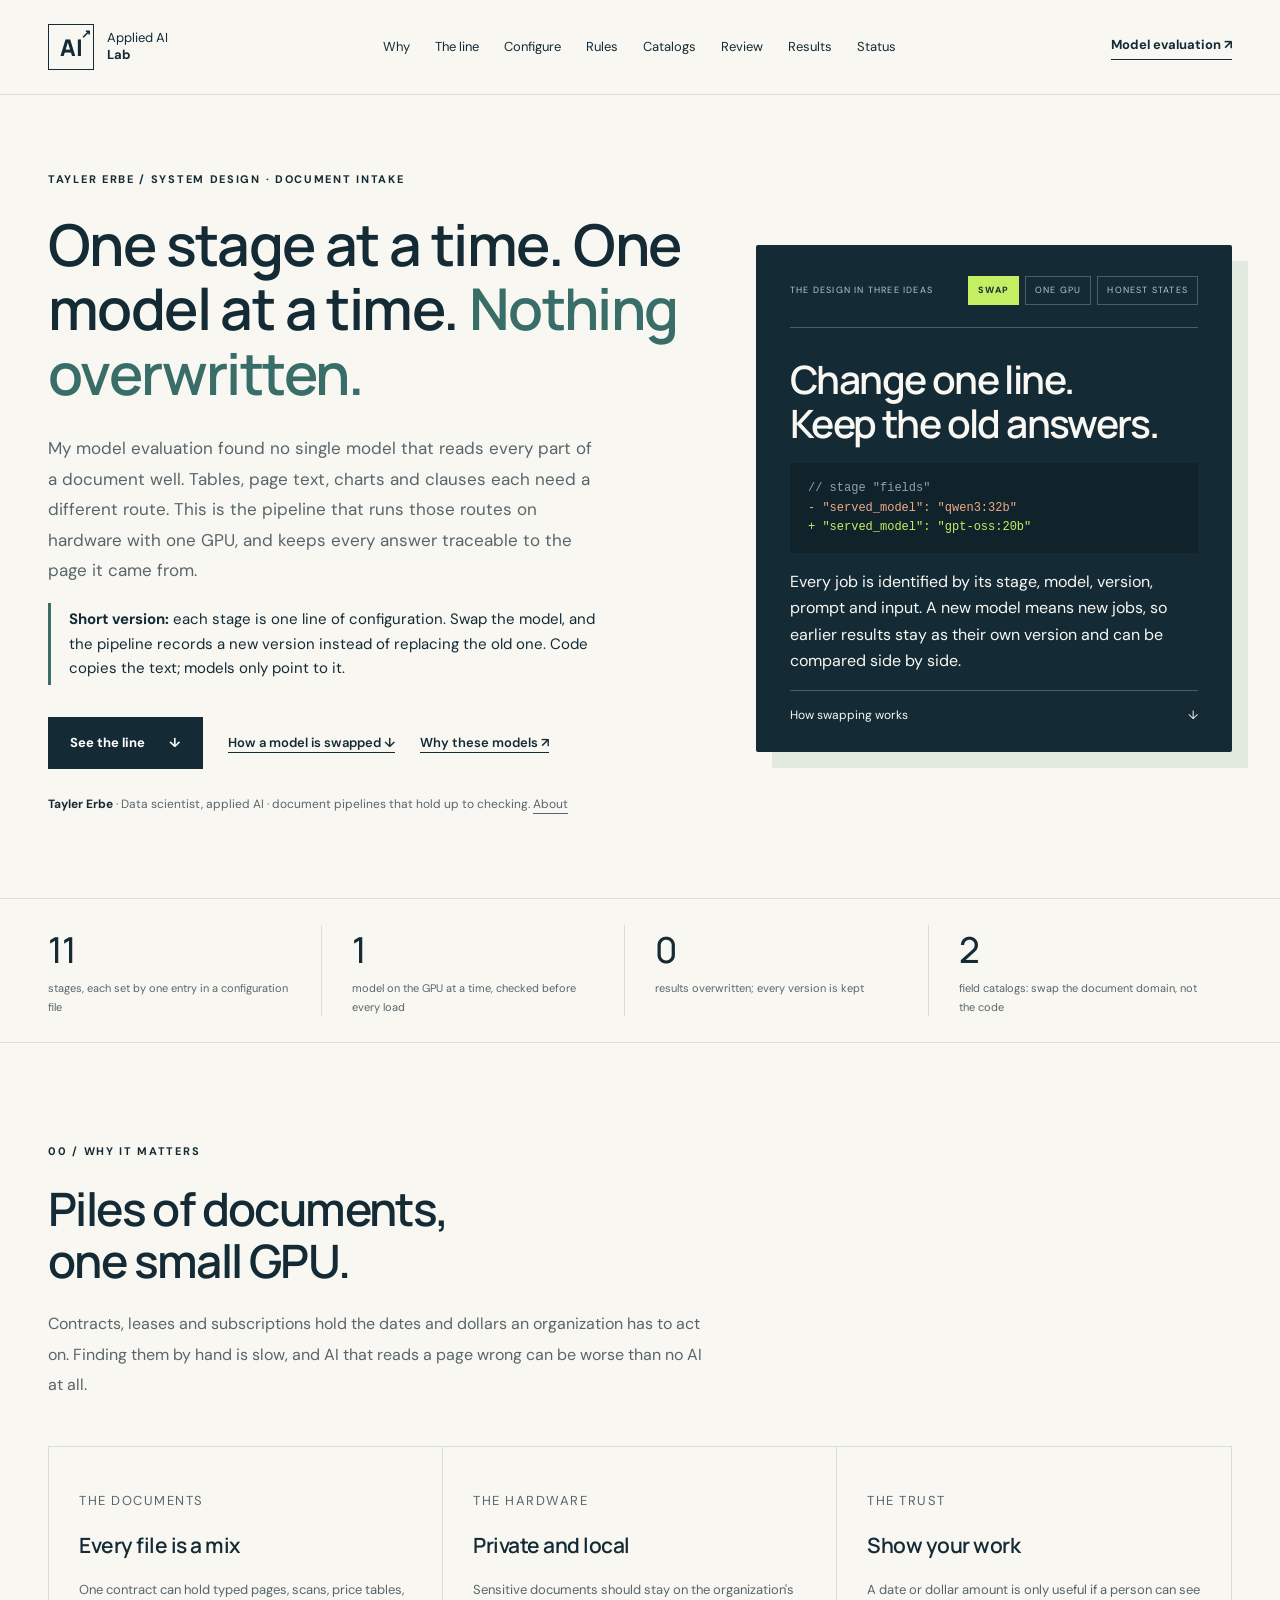
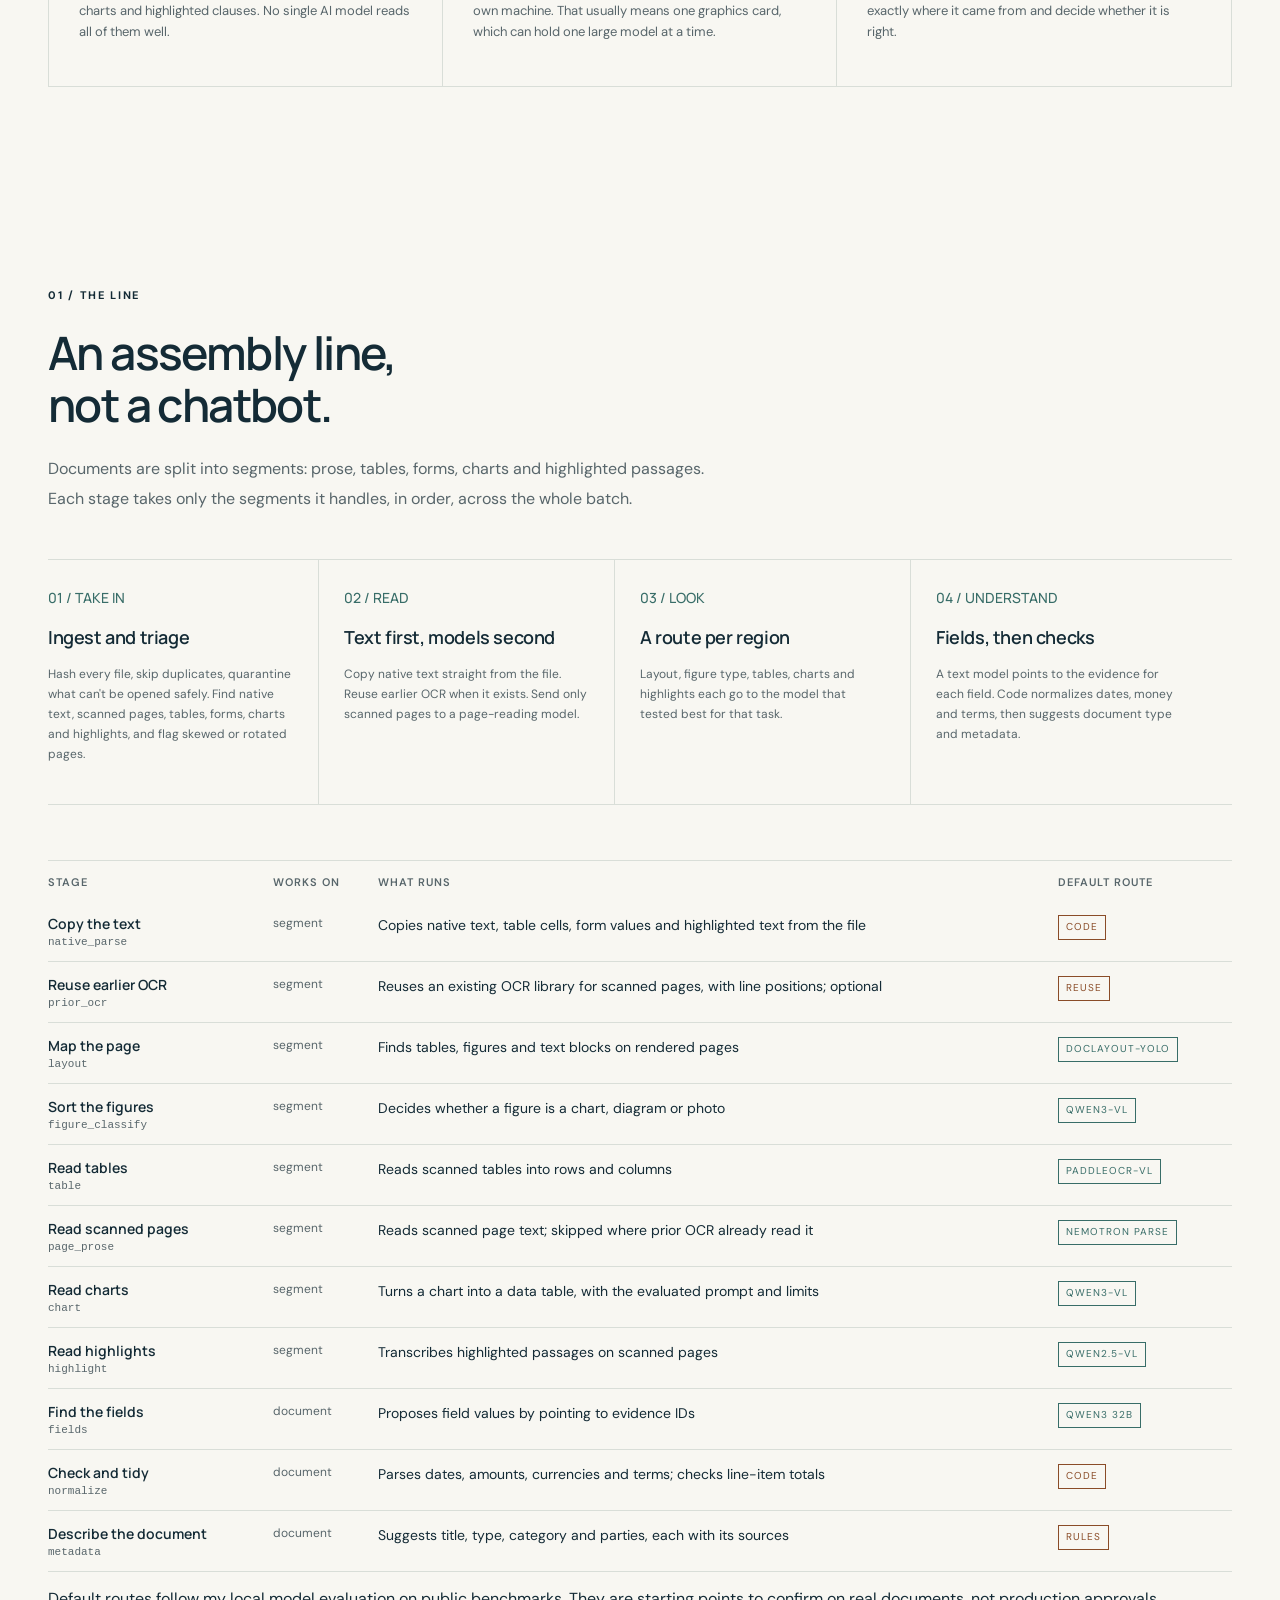
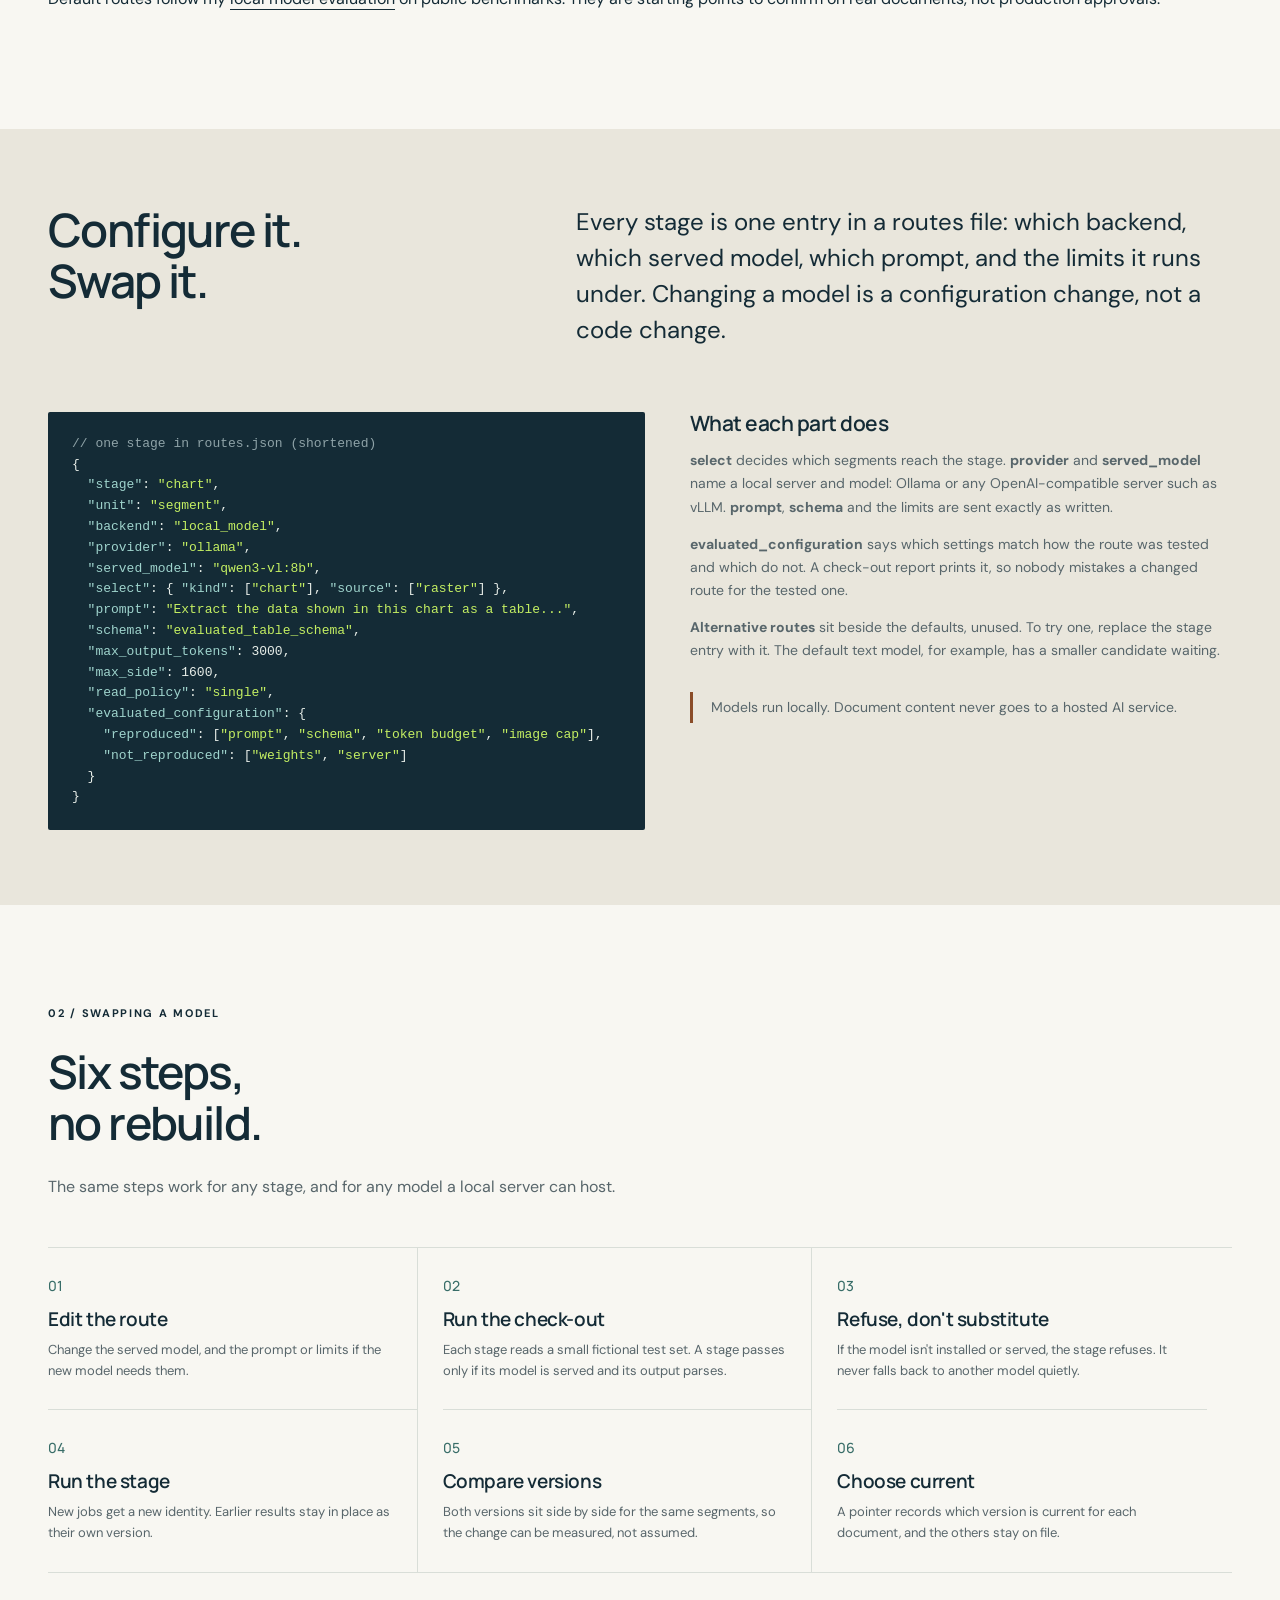
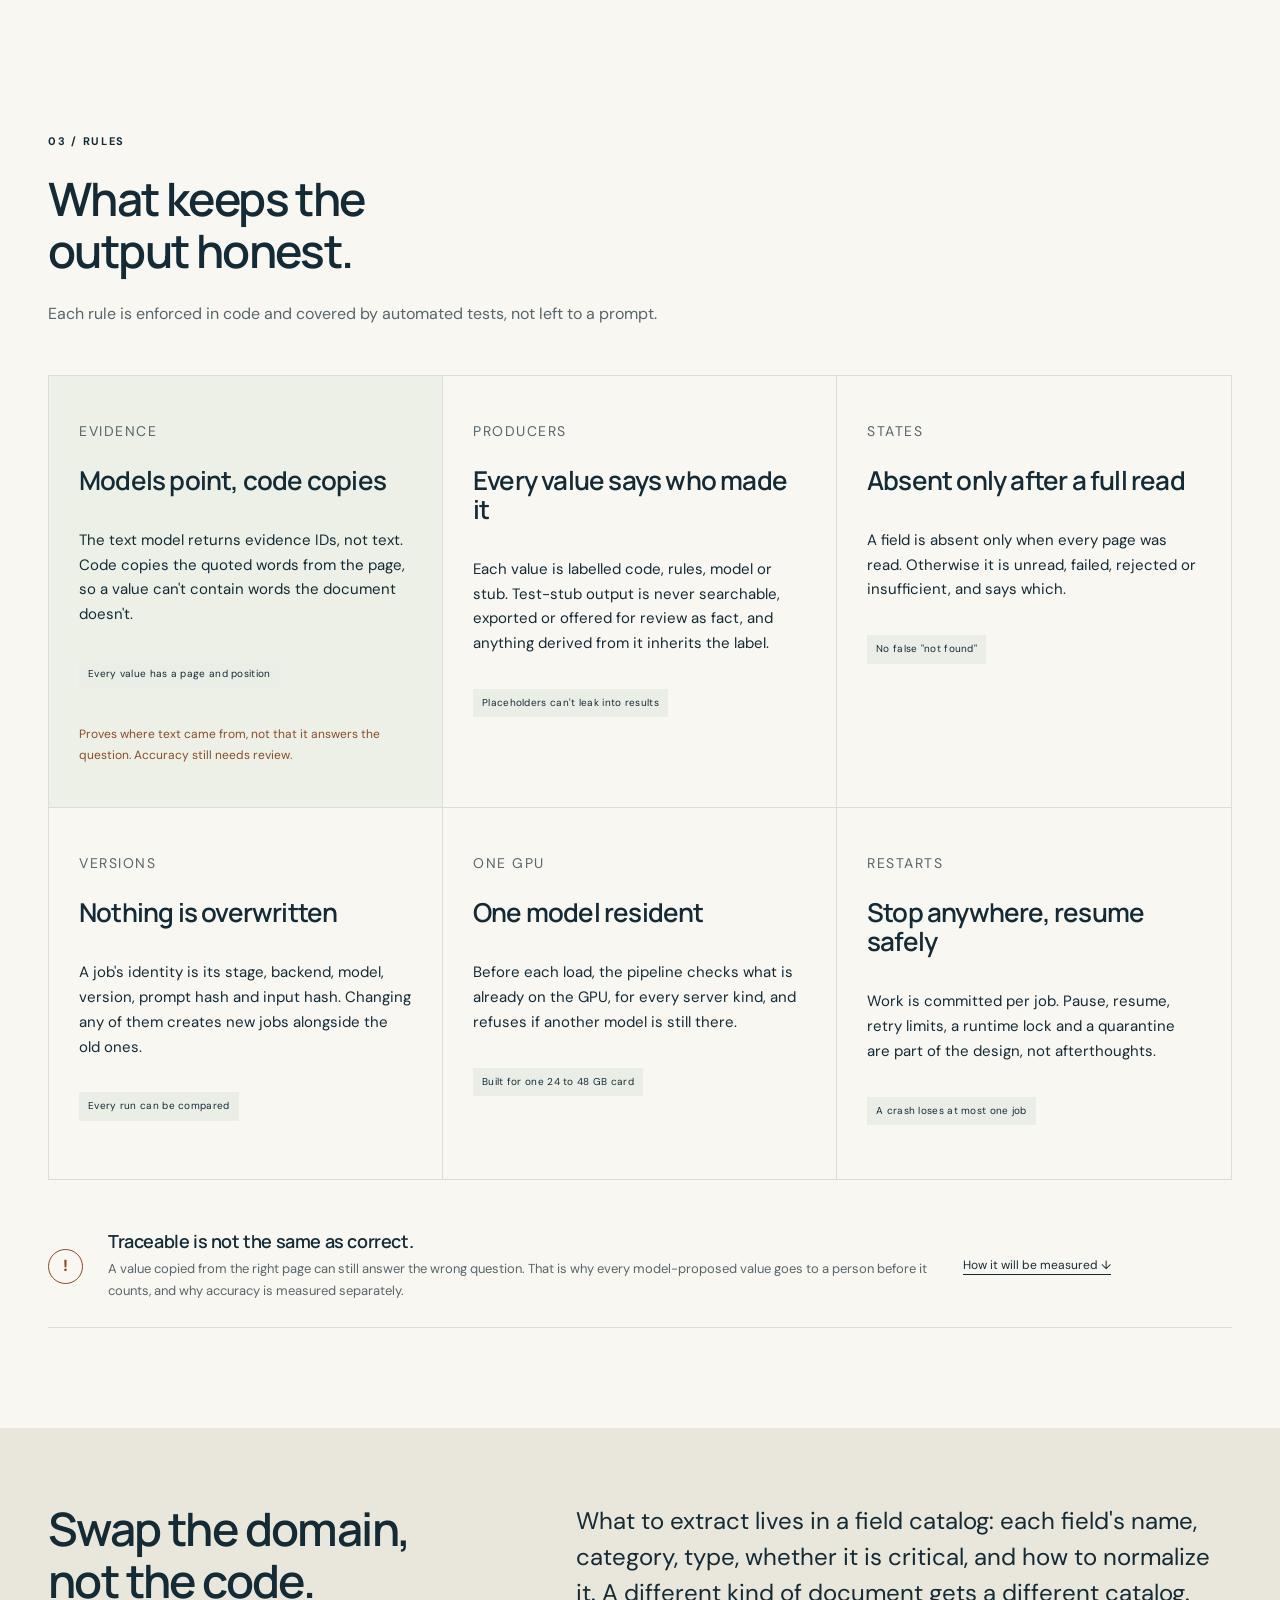
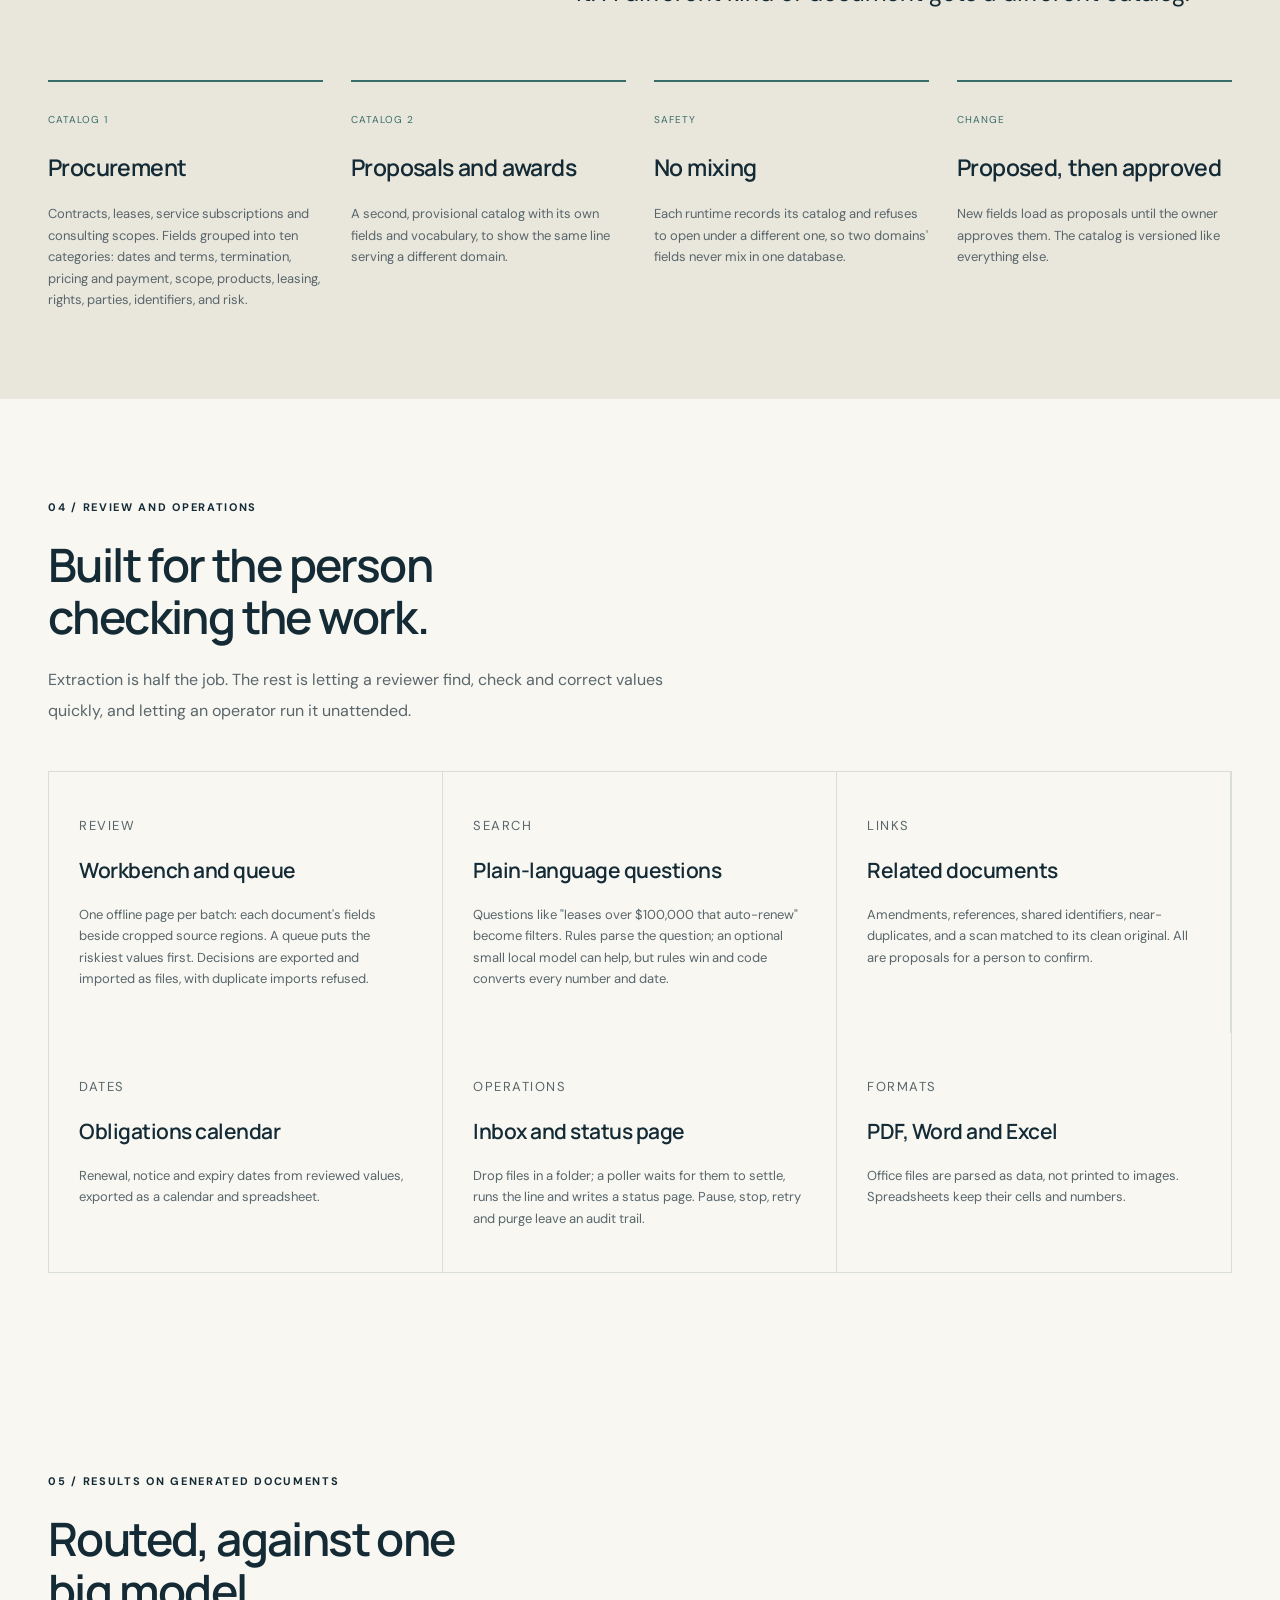
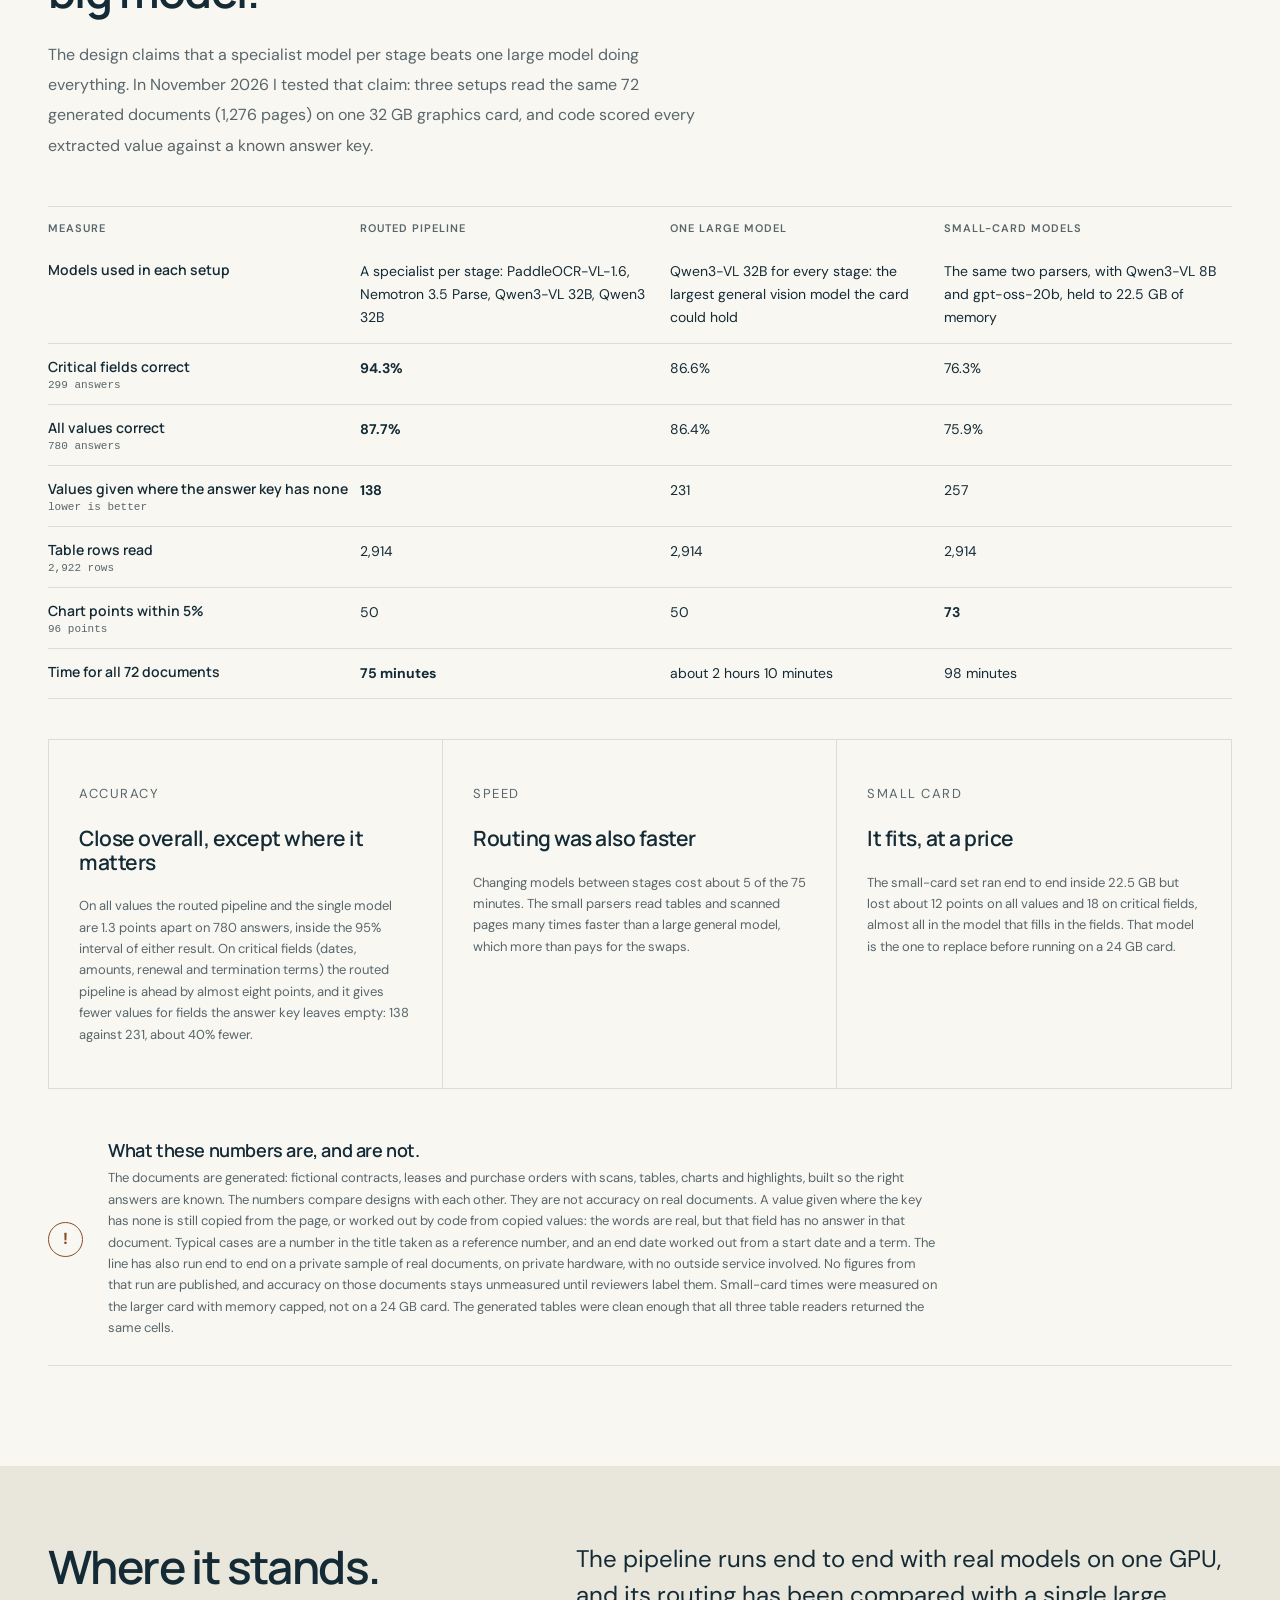
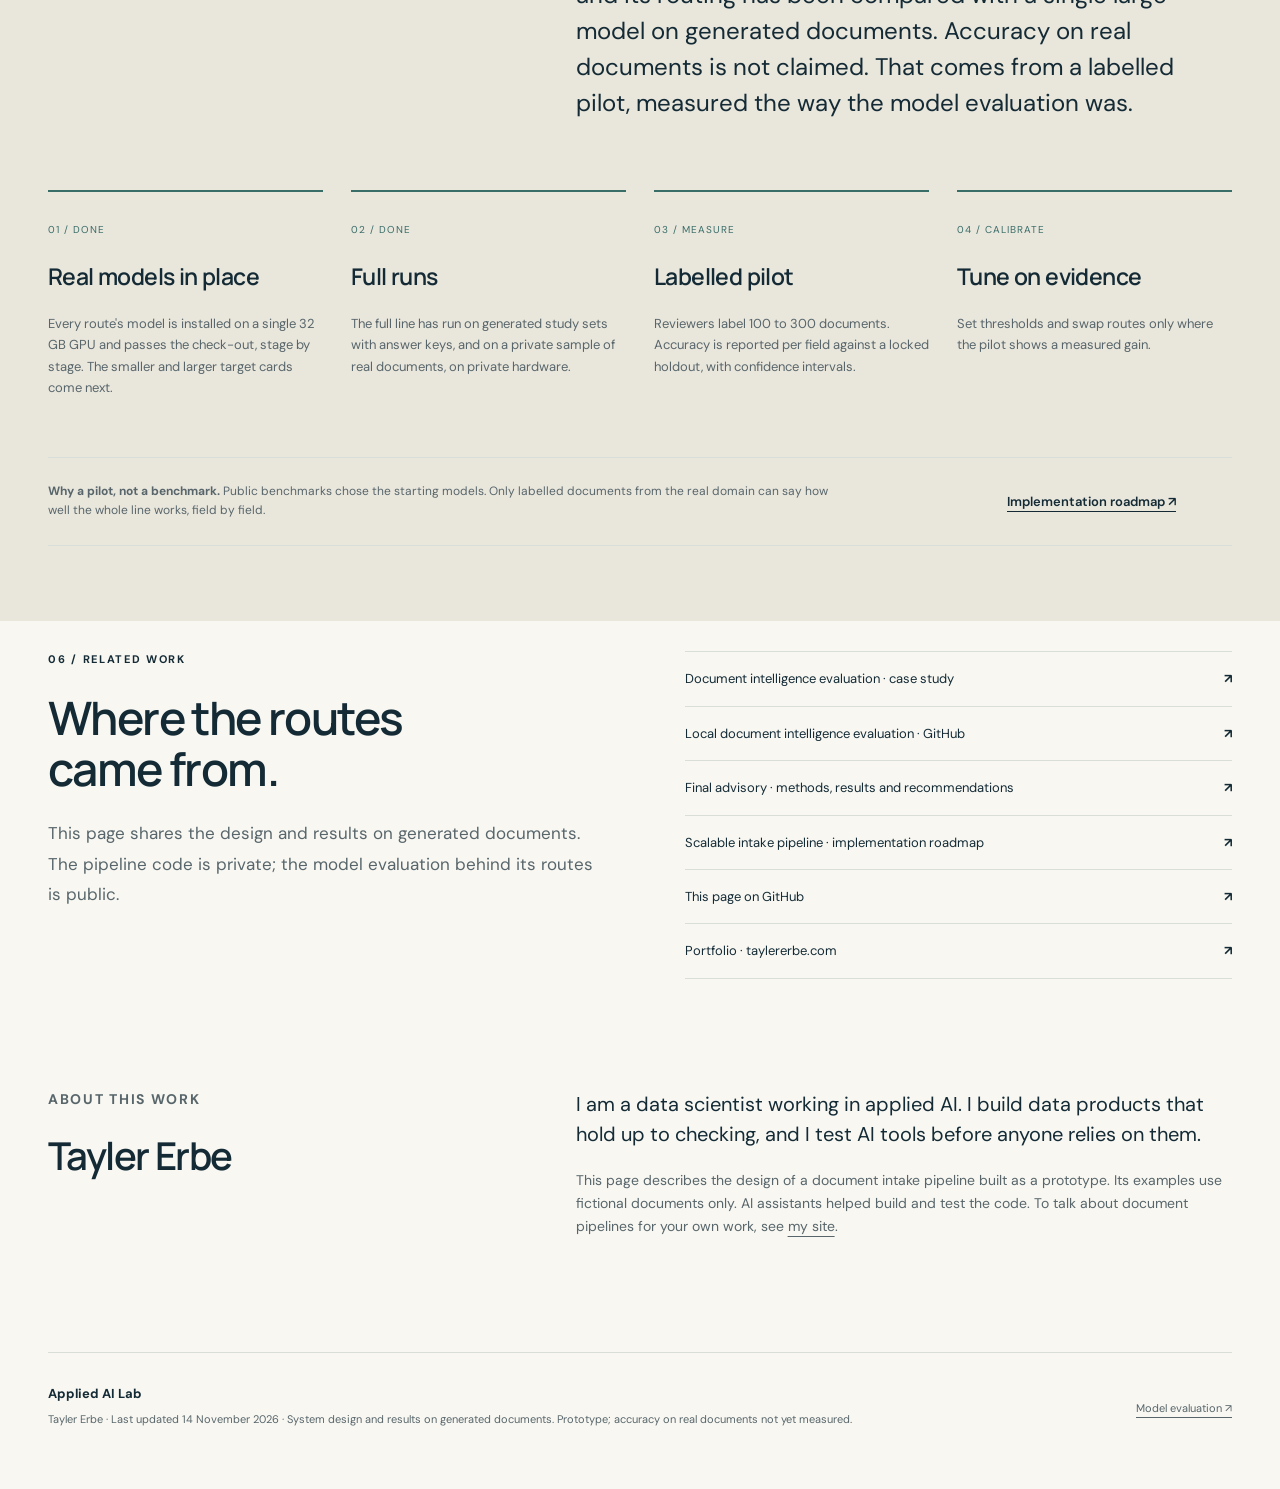
==== commit b7b8d945: "Wording fixes from review" ====
--- a/brief/index.html
+++ b/brief/index.html
@@ -254,13 +254,13 @@
 <div class="section-head">
 <p class="eyebrow">05 / RESULTS ON GENERATED DOCUMENTS</p>
 <h2>Routed, against one<br>big model.</h2>
-<p>The design claims that a specialist model per stage beats one large model doing everything. In November 2026 that was tested: three designs read the same 72 generated documents (1,276 pages) on one 32 GB graphics card, and code scored every extracted value against a known answer key.</p>
+<p>The design claims that a specialist model per stage beats one large model doing everything. In November 2026 I tested that claim: three setups read the same 72 generated documents (1,276 pages) on one 32 GB graphics card, and code scored every extracted value against a known answer key.</p>
 </div>
 <div class="compare-wrap">
 <table class="compare stage-table results-compare">
 <thead><tr><th>Measure</th><th>Routed pipeline</th><th>One large model</th><th>Small-card models</th></tr></thead>
 <tbody>
-<tr><td>What ran<small>models per design</small></td><td>A specialist per stage: PaddleOCR-VL-1.6, Nemotron 3.5 Parse, Qwen3-VL 32B, Qwen3 32B</td><td>Qwen3-VL 32B for every stage: the largest general vision model the card could hold</td><td>The same two parsers, with Qwen3-VL 8B and gpt-oss-20b, held to 22.5 GB of memory</td></tr>
+<tr><td>Models used in each setup</td><td>A specialist per stage: PaddleOCR-VL-1.6, Nemotron 3.5 Parse, Qwen3-VL 32B, Qwen3 32B</td><td>Qwen3-VL 32B for every stage: the largest general vision model the card could hold</td><td>The same two parsers, with Qwen3-VL 8B and gpt-oss-20b, held to 22.5 GB of memory</td></tr>
 <tr><td>Critical fields correct<small>299 answers</small></td><td><b>94.3%</b></td><td>86.6%</td><td>76.3%</td></tr>
 <tr><td>All values correct<small>780 answers</small></td><td><b>87.7%</b></td><td>86.4%</td><td>75.9%</td></tr>
 <tr><td>Values given where the answer key has none<small>lower is better</small></td><td><b>138</b></td><td>231</td><td>257</td></tr>
@@ -271,9 +271,9 @@
 </table>
 </div>
 <div class="results-band" style="margin-top:40px">
-<article><p class="route-id">ACCURACY</p><h3>Close overall, apart where it matters</h3><p>On all values the routed pipeline and the single model are within each other&rsquo;s margin of error. On critical fields (dates, amounts, renewal and termination terms) the routed pipeline is ahead by almost eight points, and it gives far fewer values for fields the answer key leaves empty.</p></article>
-<article><p class="route-id">SPEED</p><h3>Routing was faster, not slower</h3><p>Changing models between stages cost about 5 of the 75 minutes. The small parsers read tables and scanned pages many times faster than a large general model, which more than pays for the swaps.</p></article>
-<article><p class="route-id">SMALL CARD</p><h3>It fits, at a price</h3><p>The small-card set ran end to end inside 22.5 GB but lost about 12 points, almost all in the model that fills in the fields. That model is the one to replace before running on a 24 GB card.</p></article>
+<article><p class="route-id">ACCURACY</p><h3>Close overall, except where it matters</h3><p>On all values the routed pipeline and the single model are 1.3 points apart on 780 answers, inside the 95% interval of either result. On critical fields (dates, amounts, renewal and termination terms) the routed pipeline is ahead by almost eight points, and it gives fewer values for fields the answer key leaves empty: 138 against 231, about 40% fewer.</p></article>
+<article><p class="route-id">SPEED</p><h3>Routing was also faster</h3><p>Changing models between stages cost about 5 of the 75 minutes. The small parsers read tables and scanned pages many times faster than a large general model, which more than pays for the swaps.</p></article>
+<article><p class="route-id">SMALL CARD</p><h3>It fits, at a price</h3><p>The small-card set ran end to end inside 22.5 GB but lost about 12 points on all values and 18 on critical fields, almost all in the model that fills in the fields. That model is the one to replace before running on a 24 GB card.</p></article>
 </div>
 <div class="finding-note"><span class="note-symbol" aria-hidden="true">!</span><div><h3>What these numbers are, and are not.</h3><p>The documents are generated: fictional contracts, leases and purchase orders with scans, tables, charts and highlights, built so the right answers are known. The numbers compare designs with each other. They are not accuracy on real documents. A value given where the key has none is still copied from the page, or worked out by code from copied values: the words are real, but that field has no answer in that document. Typical cases are a number in the title taken as a reference number, and an end date worked out from a start date and a term. The line has also run end to end on a private sample of real documents, on private hardware, with no outside service involved. No figures from that run are published, and accuracy on those documents stays unmeasured until reviewers label them. Small-card times were measured on the larger card with memory capped, not on a 24 GB card. The generated tables were clean enough that all three table readers returned the same cells.</p></div></div>
 </section>
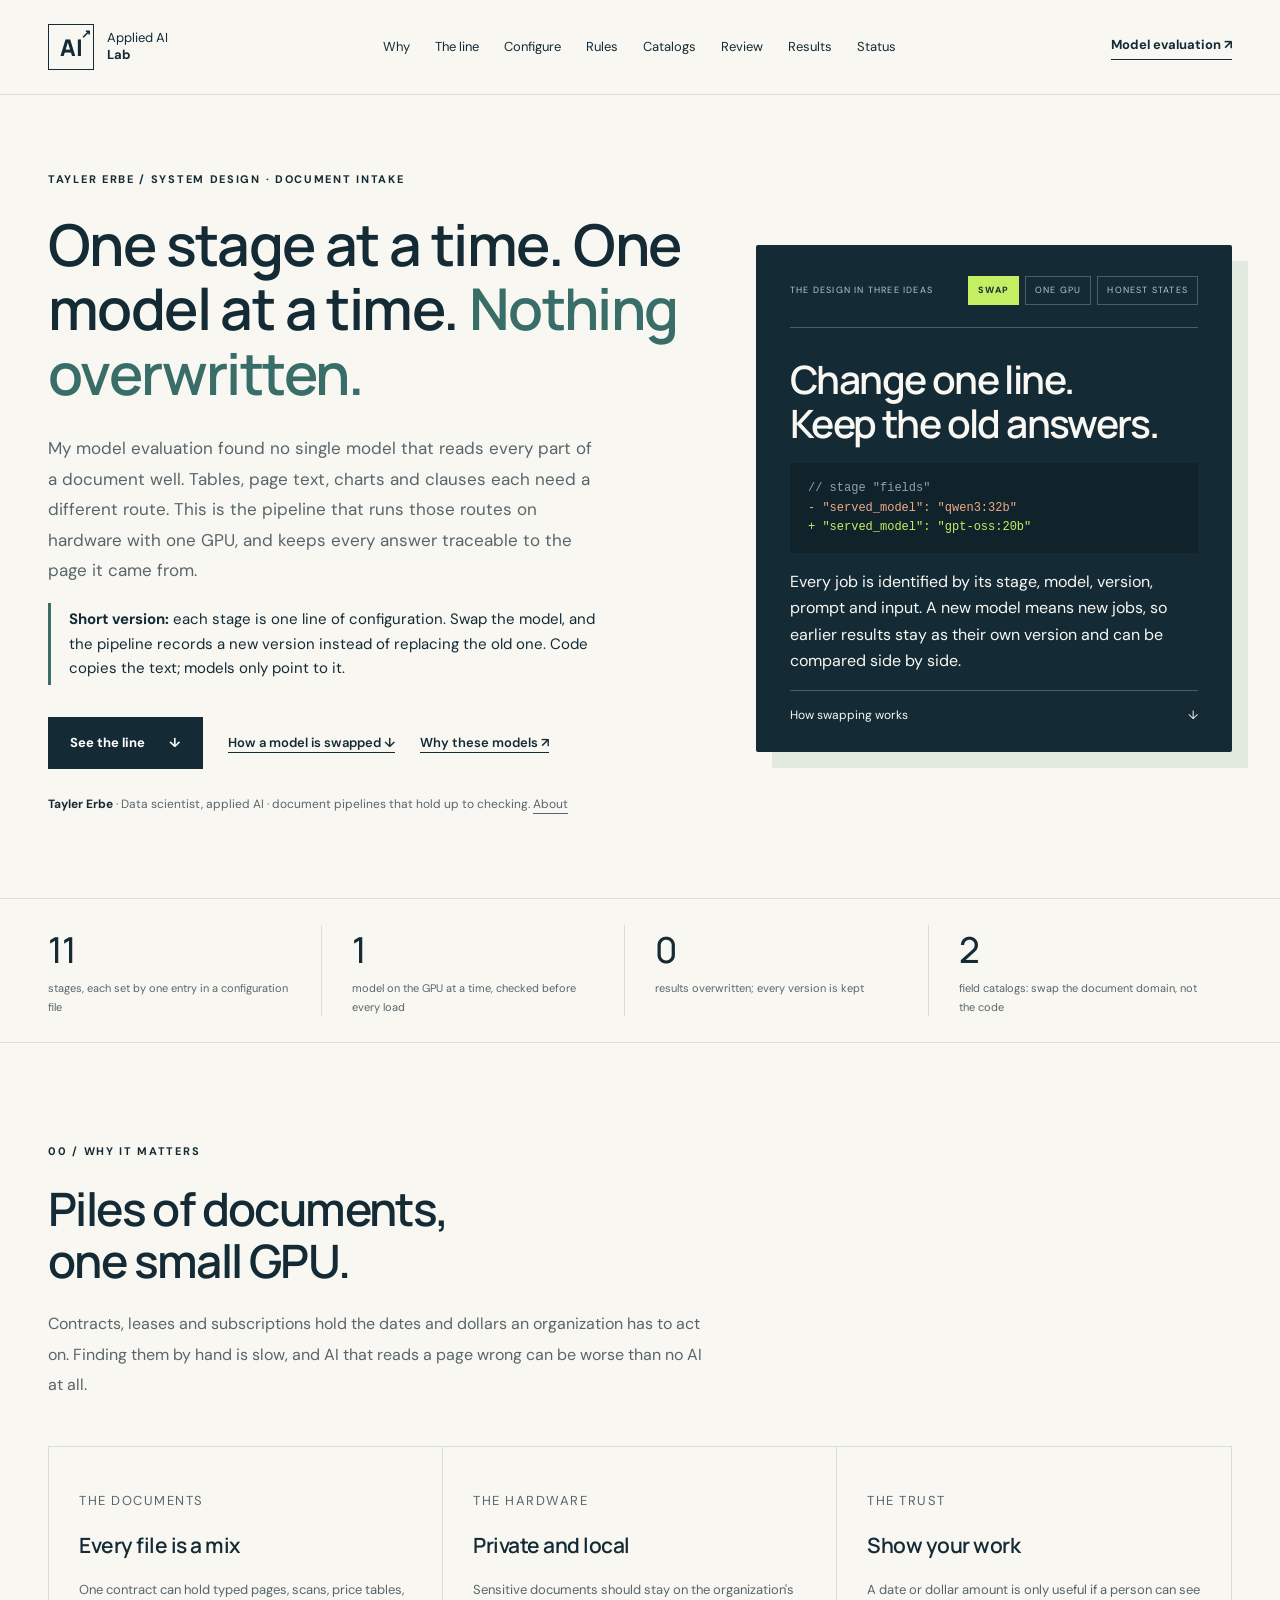
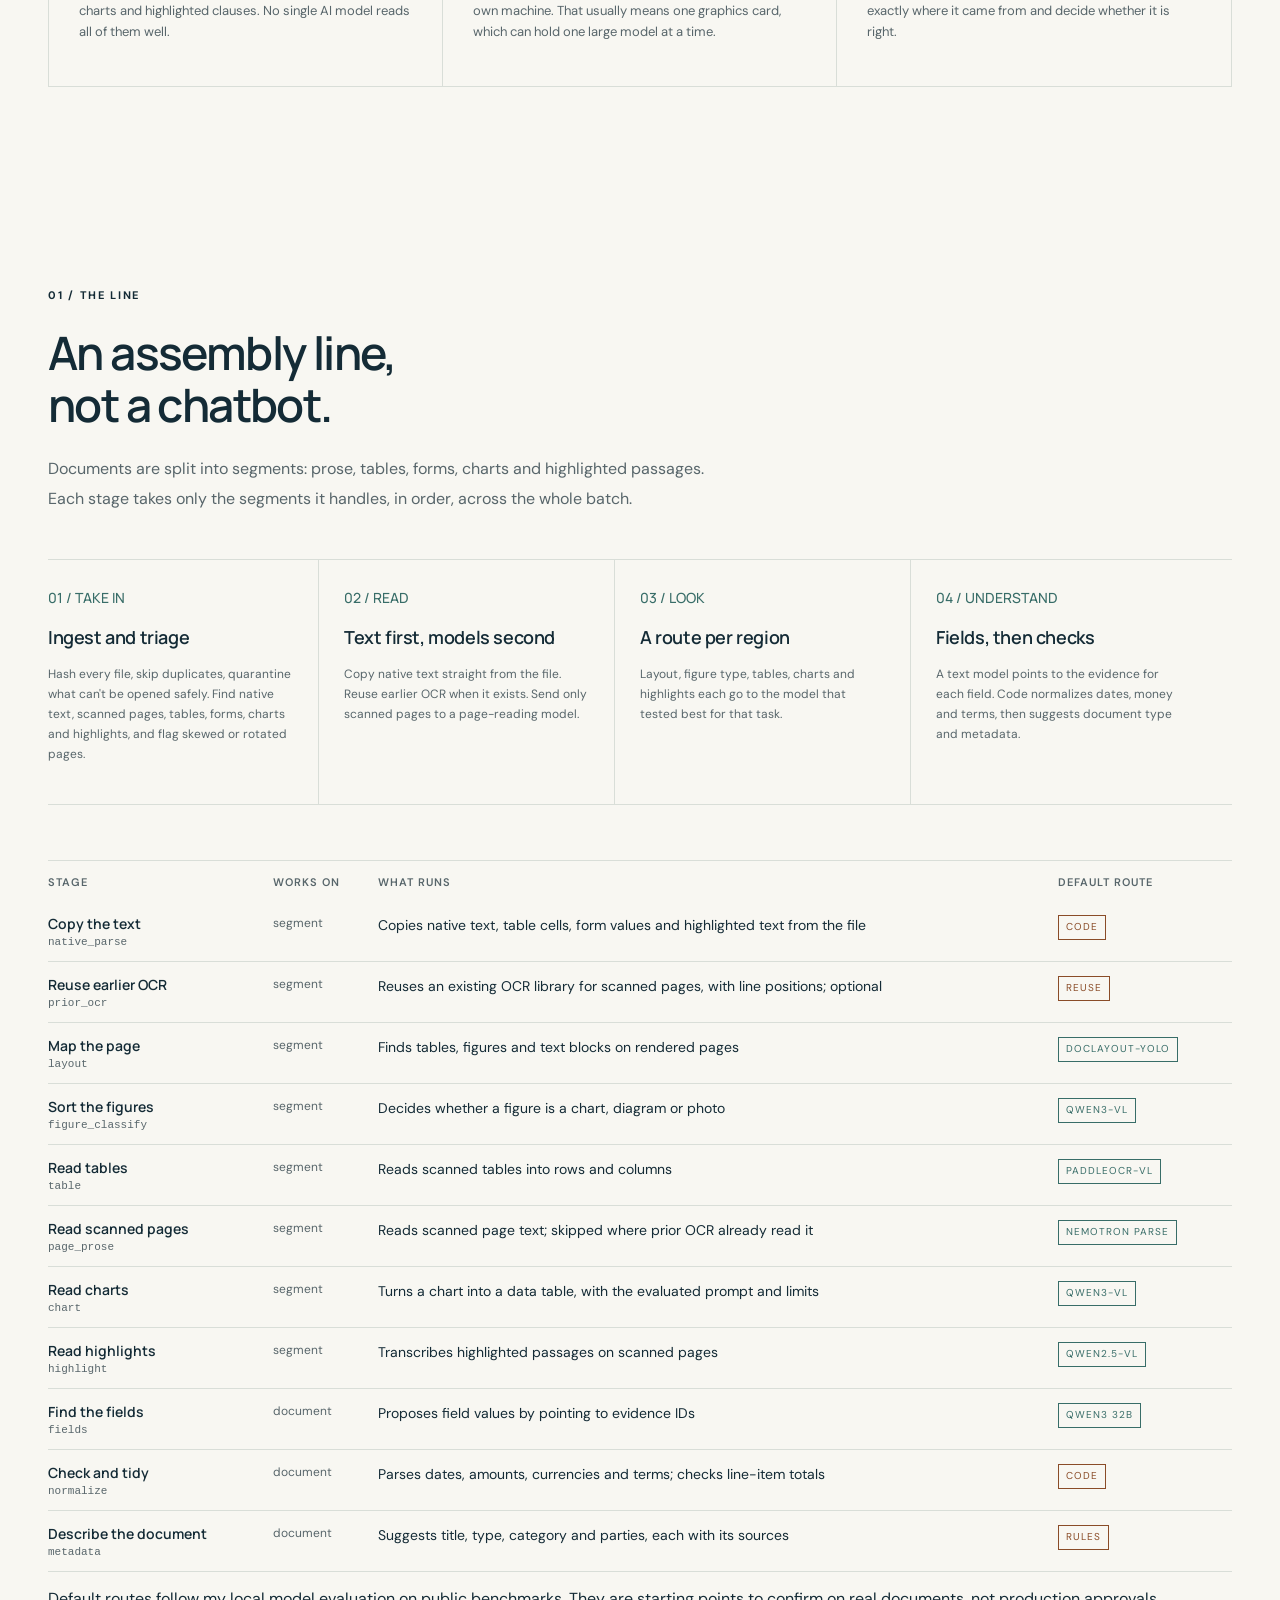
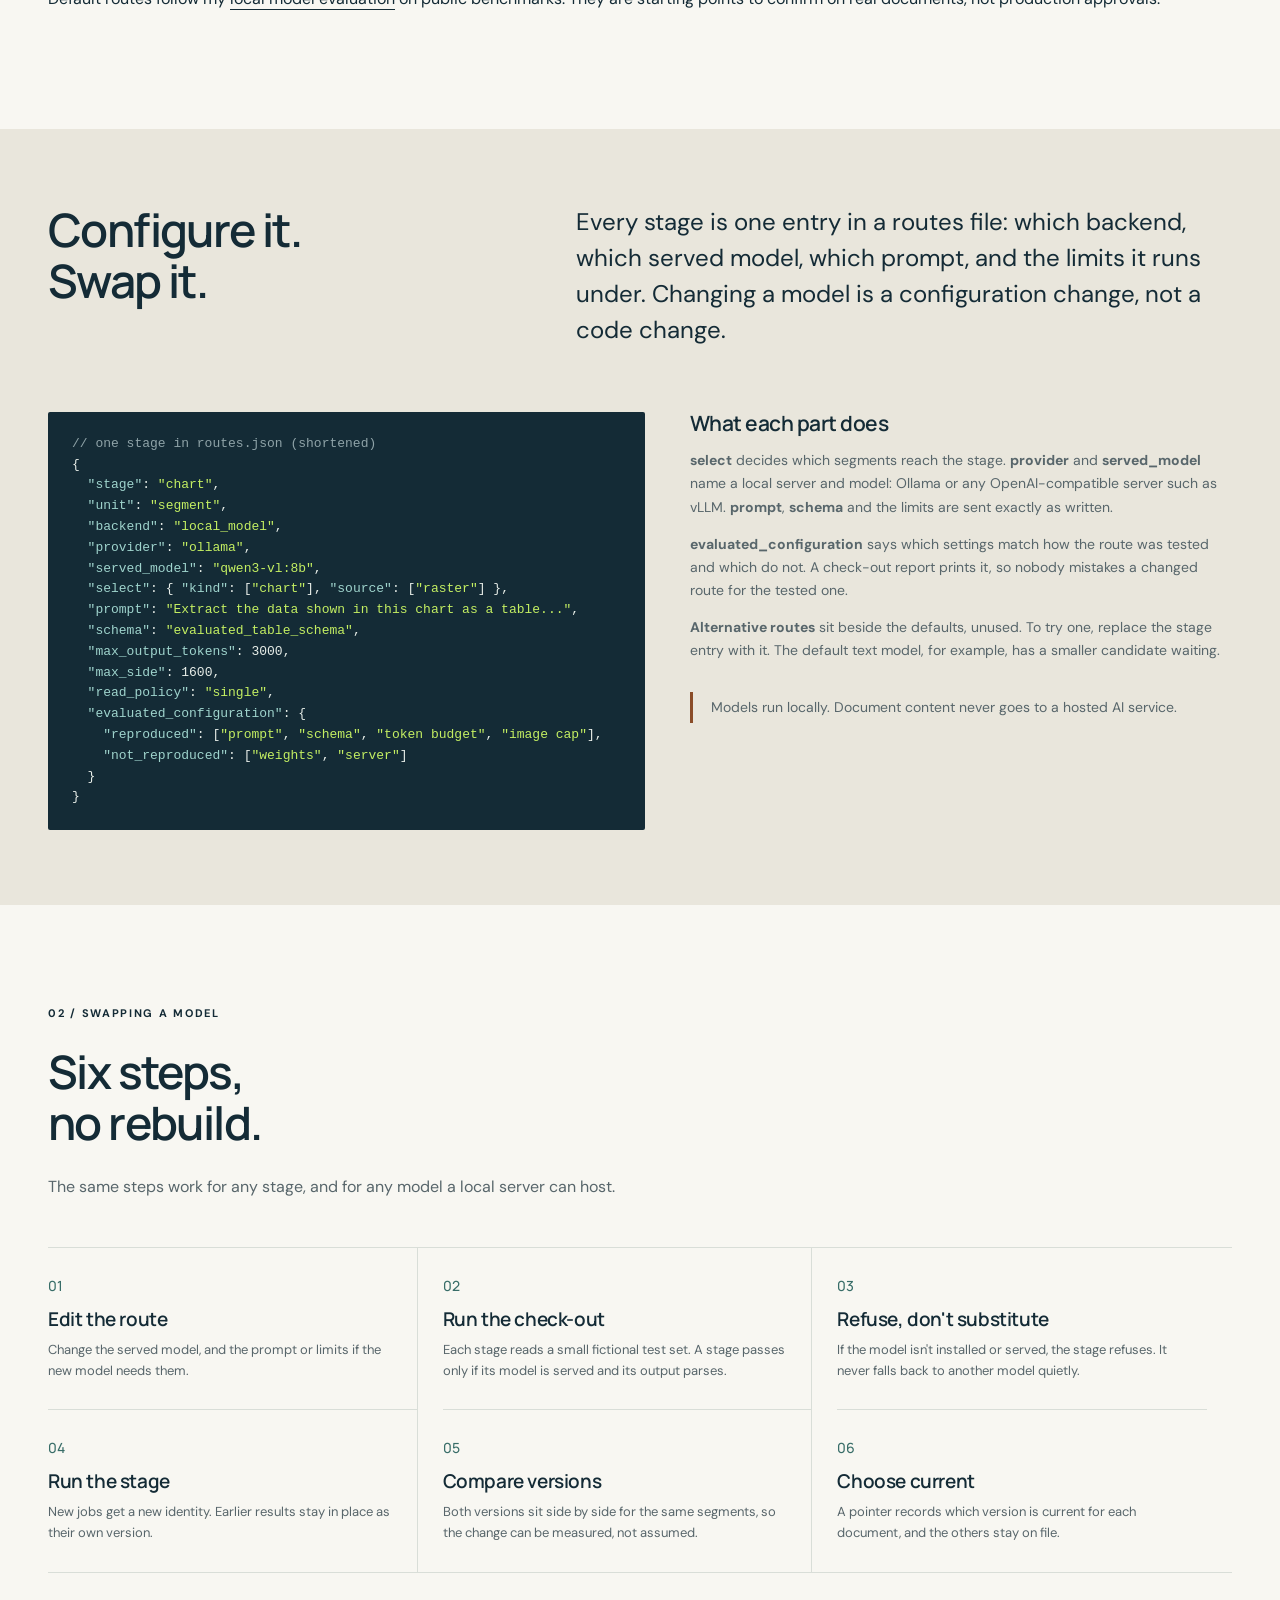
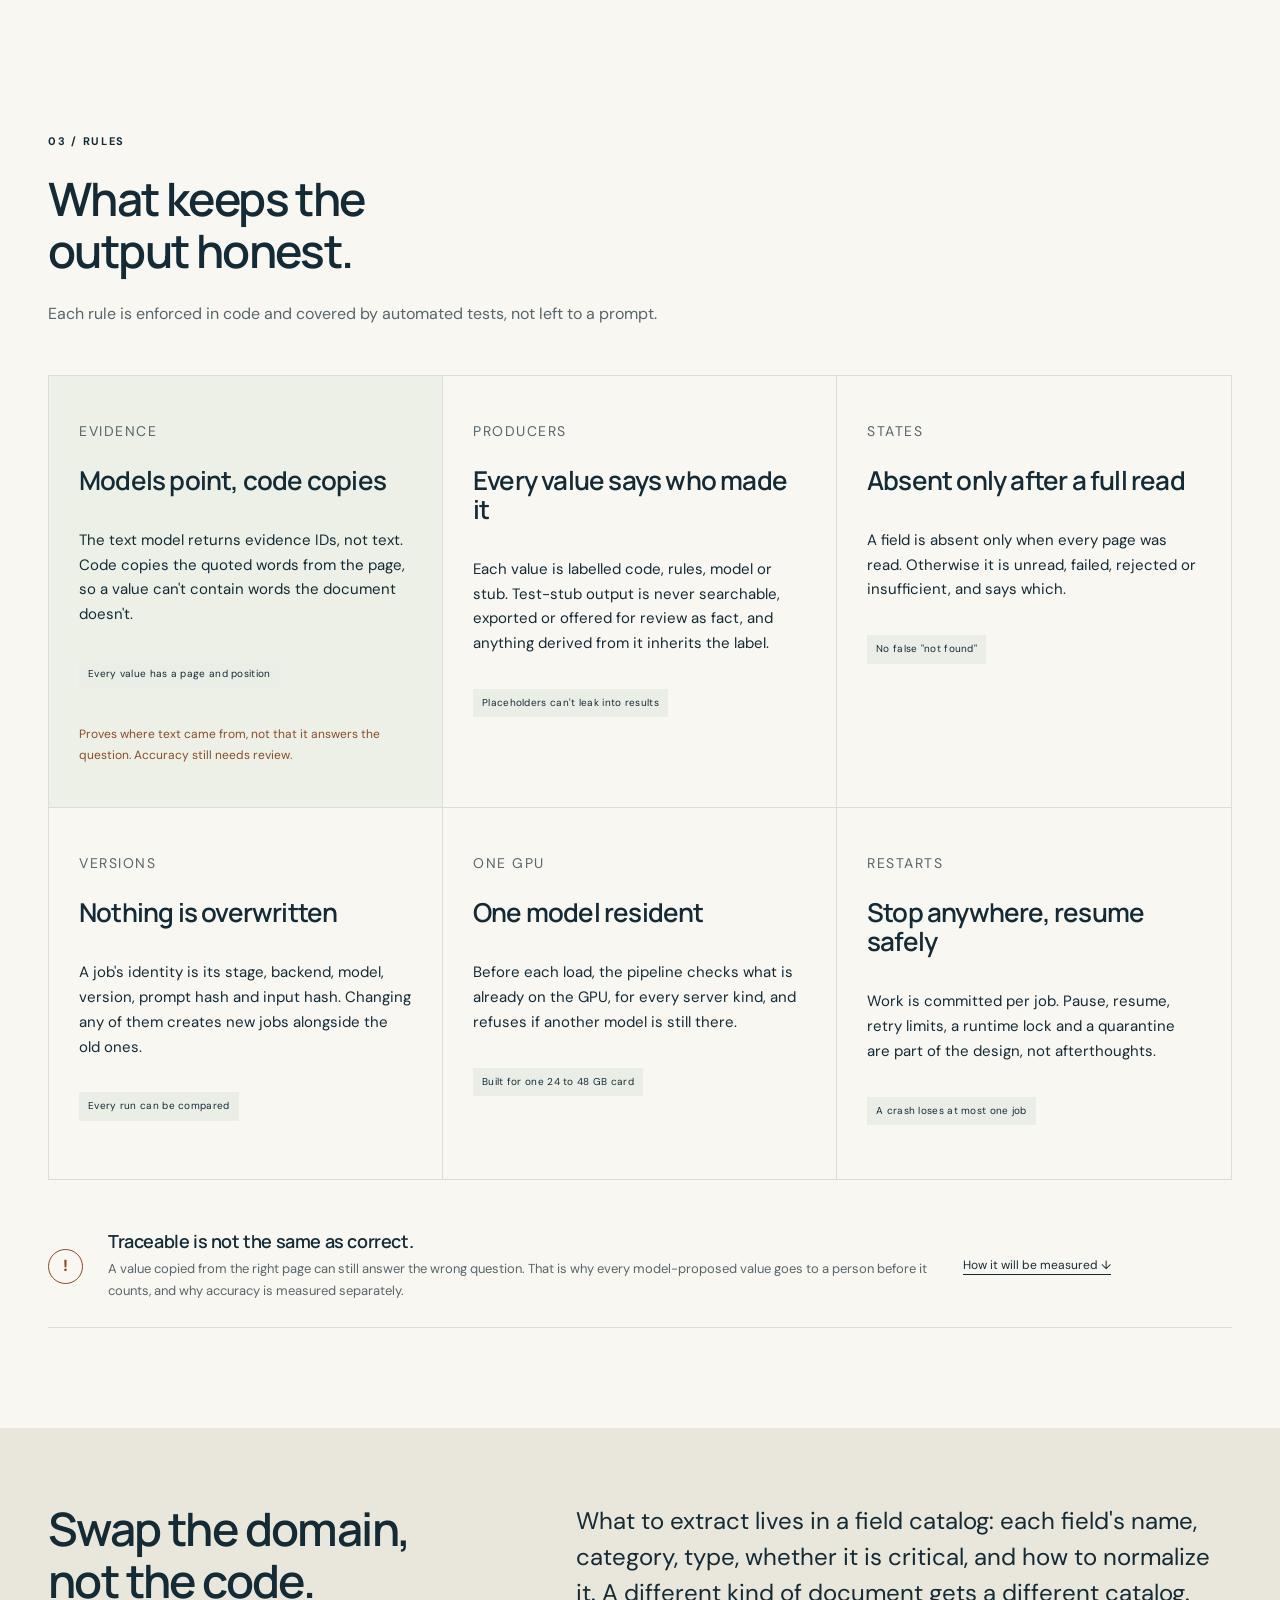
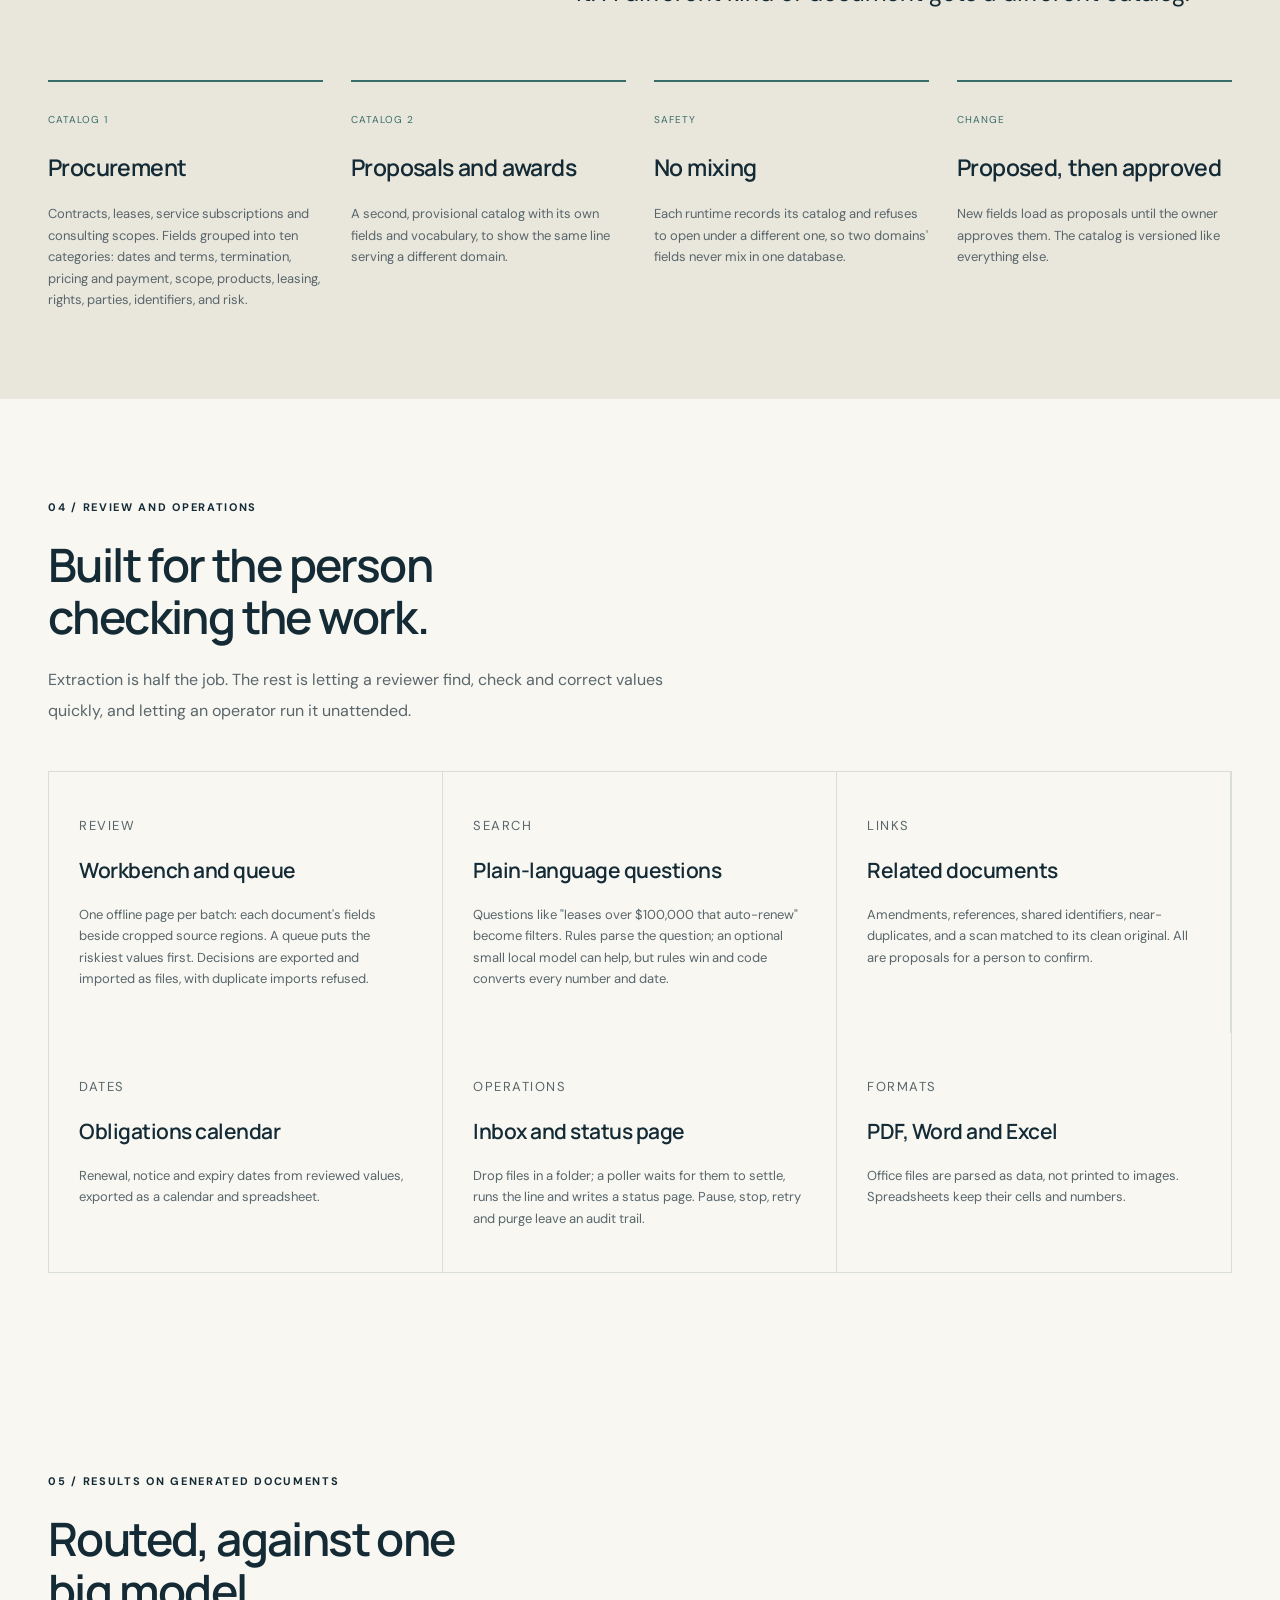
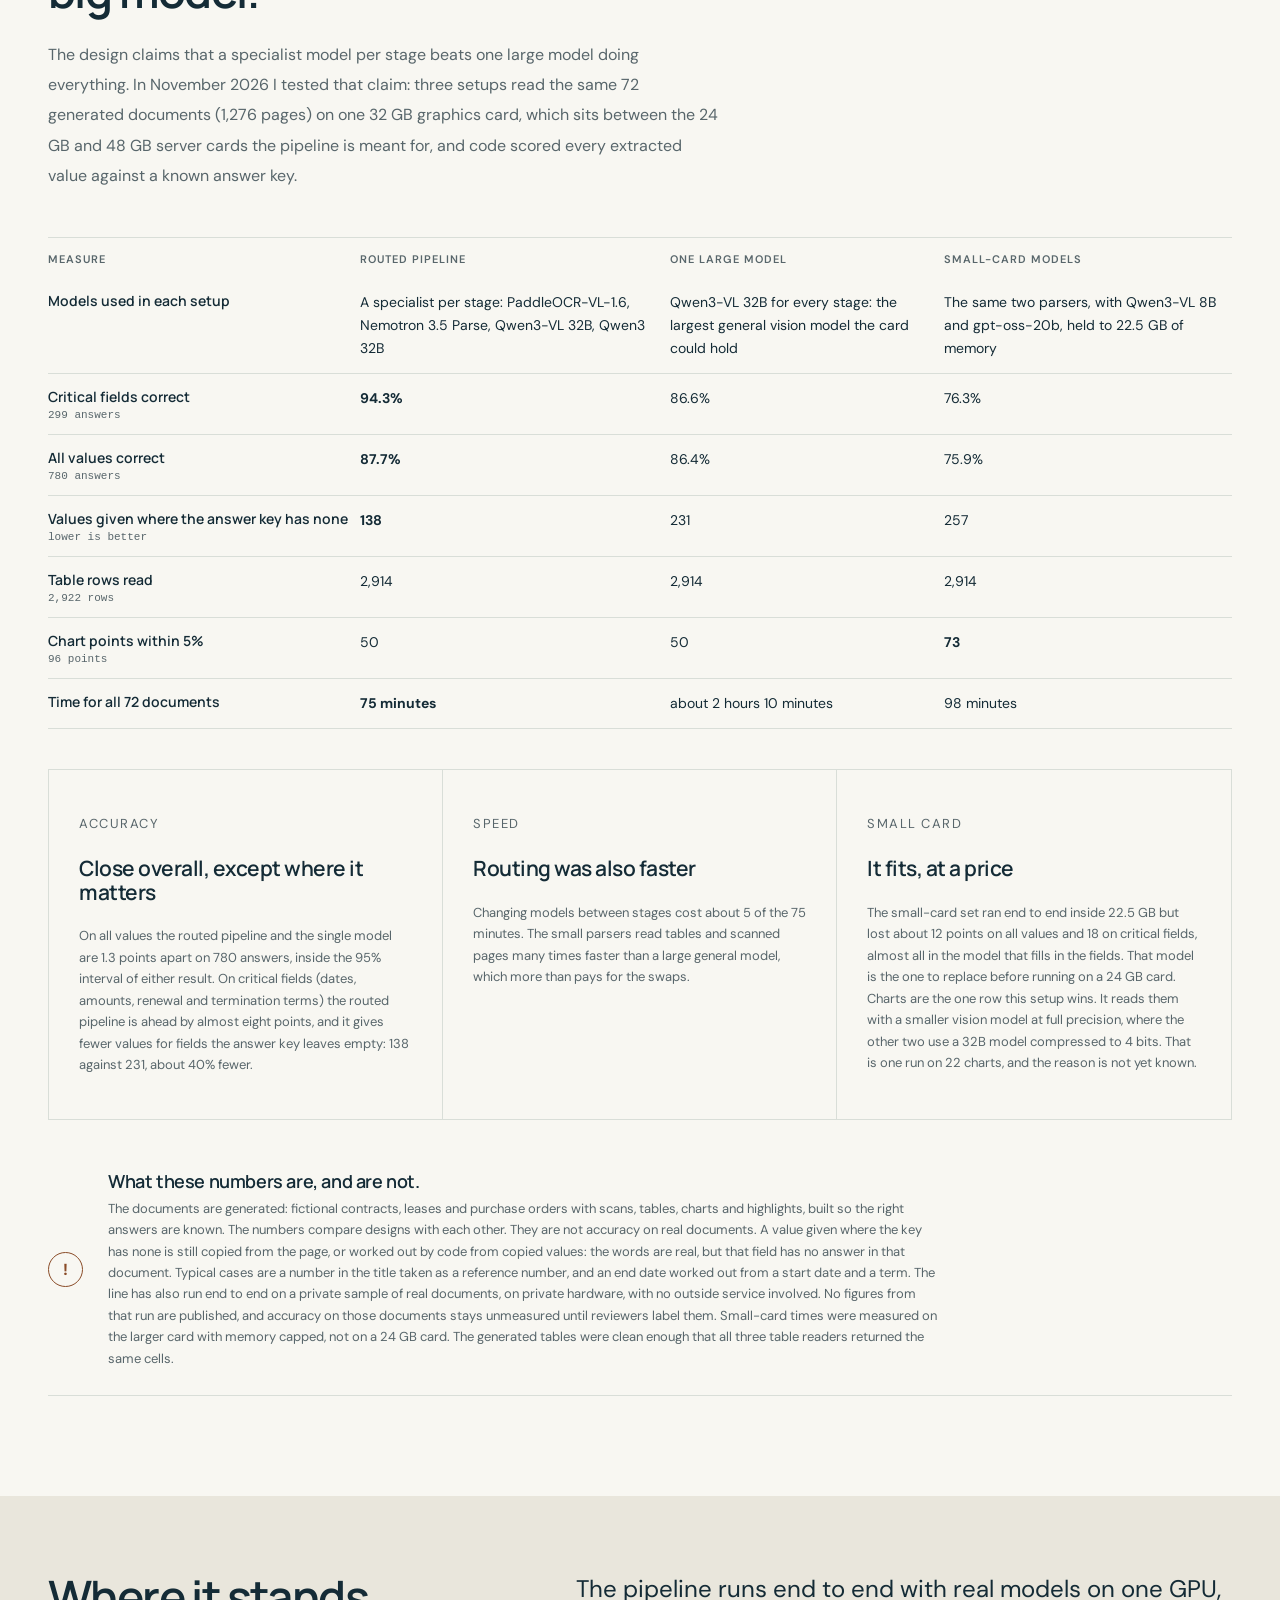
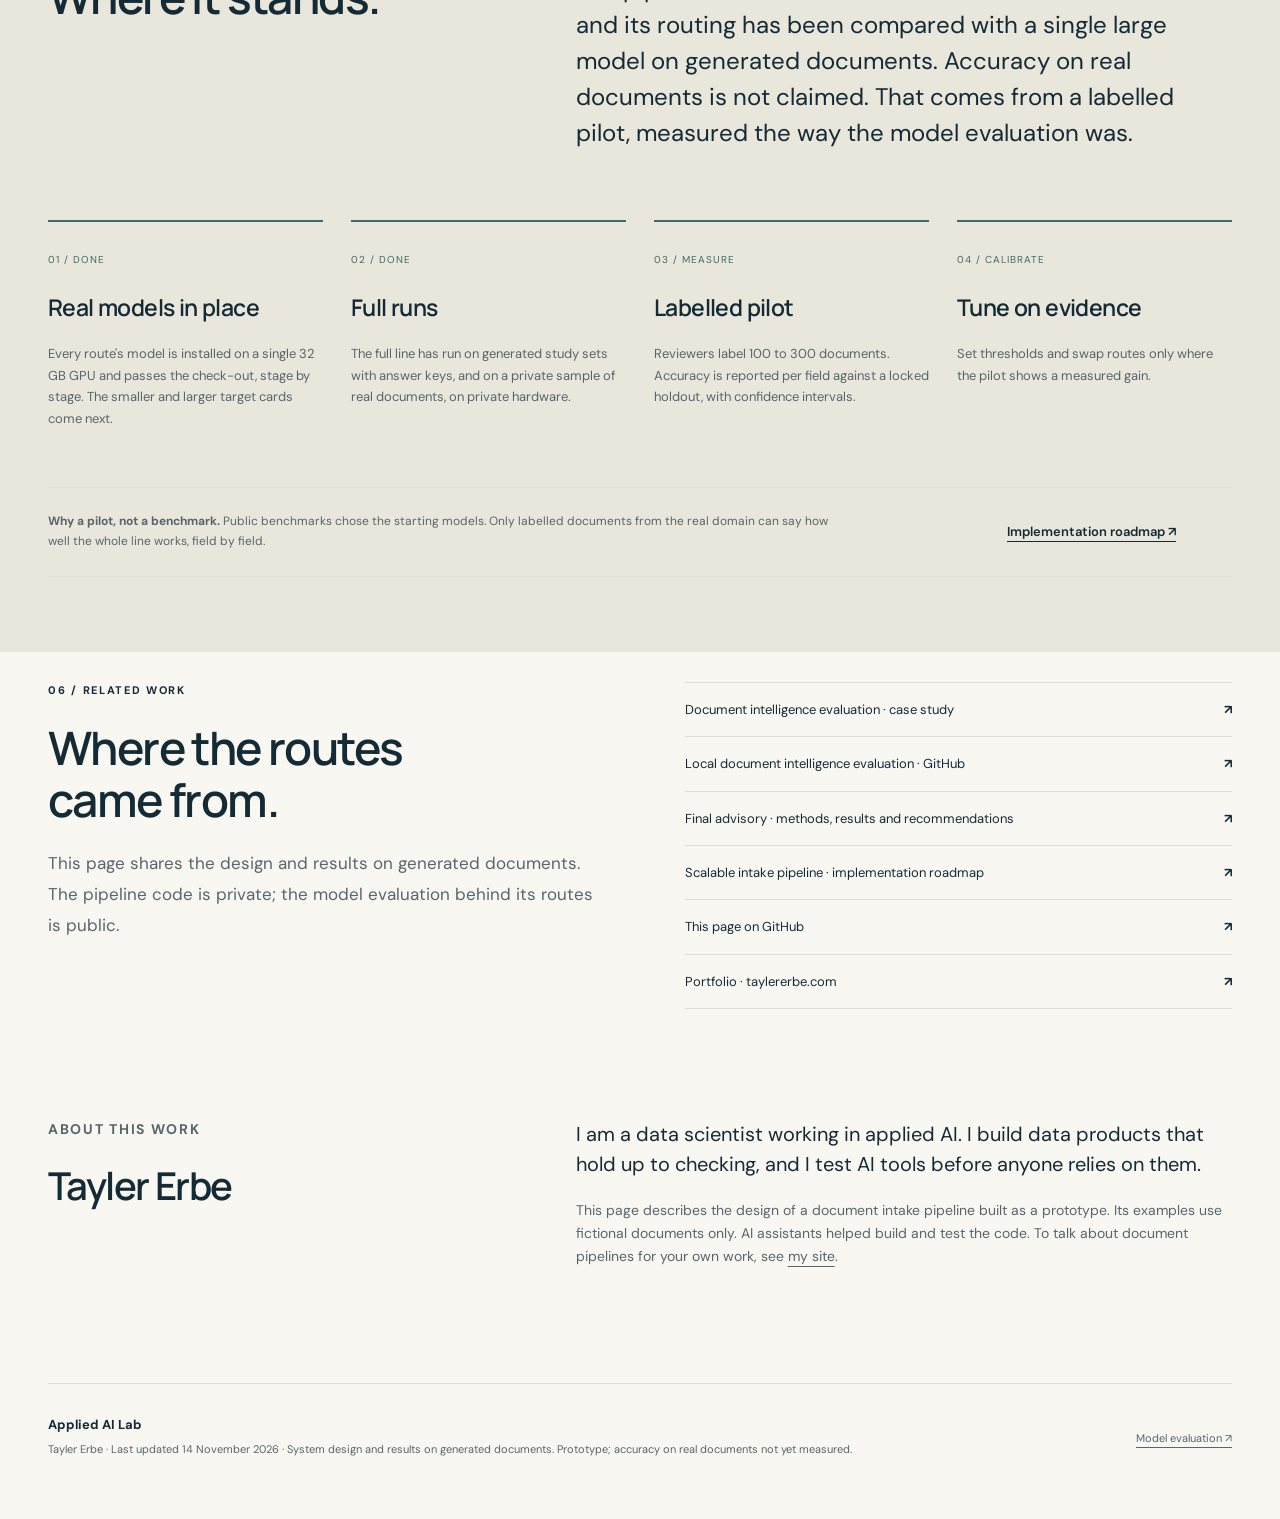
==== commit ab0afa41: "Explain the chart row and the test card; README title and link domain" ====
--- a/brief/index.html
+++ b/brief/index.html
@@ -254,7 +254,7 @@
 <div class="section-head">
 <p class="eyebrow">05 / RESULTS ON GENERATED DOCUMENTS</p>
 <h2>Routed, against one<br>big model.</h2>
-<p>The design claims that a specialist model per stage beats one large model doing everything. In November 2026 I tested that claim: three setups read the same 72 generated documents (1,276 pages) on one 32 GB graphics card, and code scored every extracted value against a known answer key.</p>
+<p>The design claims that a specialist model per stage beats one large model doing everything. In November 2026 I tested that claim: three setups read the same 72 generated documents (1,276 pages) on one 32 GB graphics card, which sits between the 24 GB and 48 GB server cards the pipeline is meant for, and code scored every extracted value against a known answer key.</p>
 </div>
 <div class="compare-wrap">
 <table class="compare stage-table results-compare">
@@ -273,7 +273,7 @@
 <div class="results-band" style="margin-top:40px">
 <article><p class="route-id">ACCURACY</p><h3>Close overall, except where it matters</h3><p>On all values the routed pipeline and the single model are 1.3 points apart on 780 answers, inside the 95% interval of either result. On critical fields (dates, amounts, renewal and termination terms) the routed pipeline is ahead by almost eight points, and it gives fewer values for fields the answer key leaves empty: 138 against 231, about 40% fewer.</p></article>
 <article><p class="route-id">SPEED</p><h3>Routing was also faster</h3><p>Changing models between stages cost about 5 of the 75 minutes. The small parsers read tables and scanned pages many times faster than a large general model, which more than pays for the swaps.</p></article>
-<article><p class="route-id">SMALL CARD</p><h3>It fits, at a price</h3><p>The small-card set ran end to end inside 22.5 GB but lost about 12 points on all values and 18 on critical fields, almost all in the model that fills in the fields. That model is the one to replace before running on a 24 GB card.</p></article>
+<article><p class="route-id">SMALL CARD</p><h3>It fits, at a price</h3><p>The small-card set ran end to end inside 22.5 GB but lost about 12 points on all values and 18 on critical fields, almost all in the model that fills in the fields. That model is the one to replace before running on a 24 GB card. Charts are the one row this setup wins. It reads them with a smaller vision model at full precision, where the other two use a 32B model compressed to 4 bits. That is one run on 22 charts, and the reason is not yet known.</p></article>
 </div>
 <div class="finding-note"><span class="note-symbol" aria-hidden="true">!</span><div><h3>What these numbers are, and are not.</h3><p>The documents are generated: fictional contracts, leases and purchase orders with scans, tables, charts and highlights, built so the right answers are known. The numbers compare designs with each other. They are not accuracy on real documents. A value given where the key has none is still copied from the page, or worked out by code from copied values: the words are real, but that field has no answer in that document. Typical cases are a number in the title taken as a reference number, and an end date worked out from a start date and a term. The line has also run end to end on a private sample of real documents, on private hardware, with no outside service involved. No figures from that run are published, and accuracy on those documents stays unmeasured until reviewers label them. Small-card times were measured on the larger card with memory capped, not on a 24 GB card. The generated tables were clean enough that all three table readers returned the same cells.</p></div></div>
 </section>
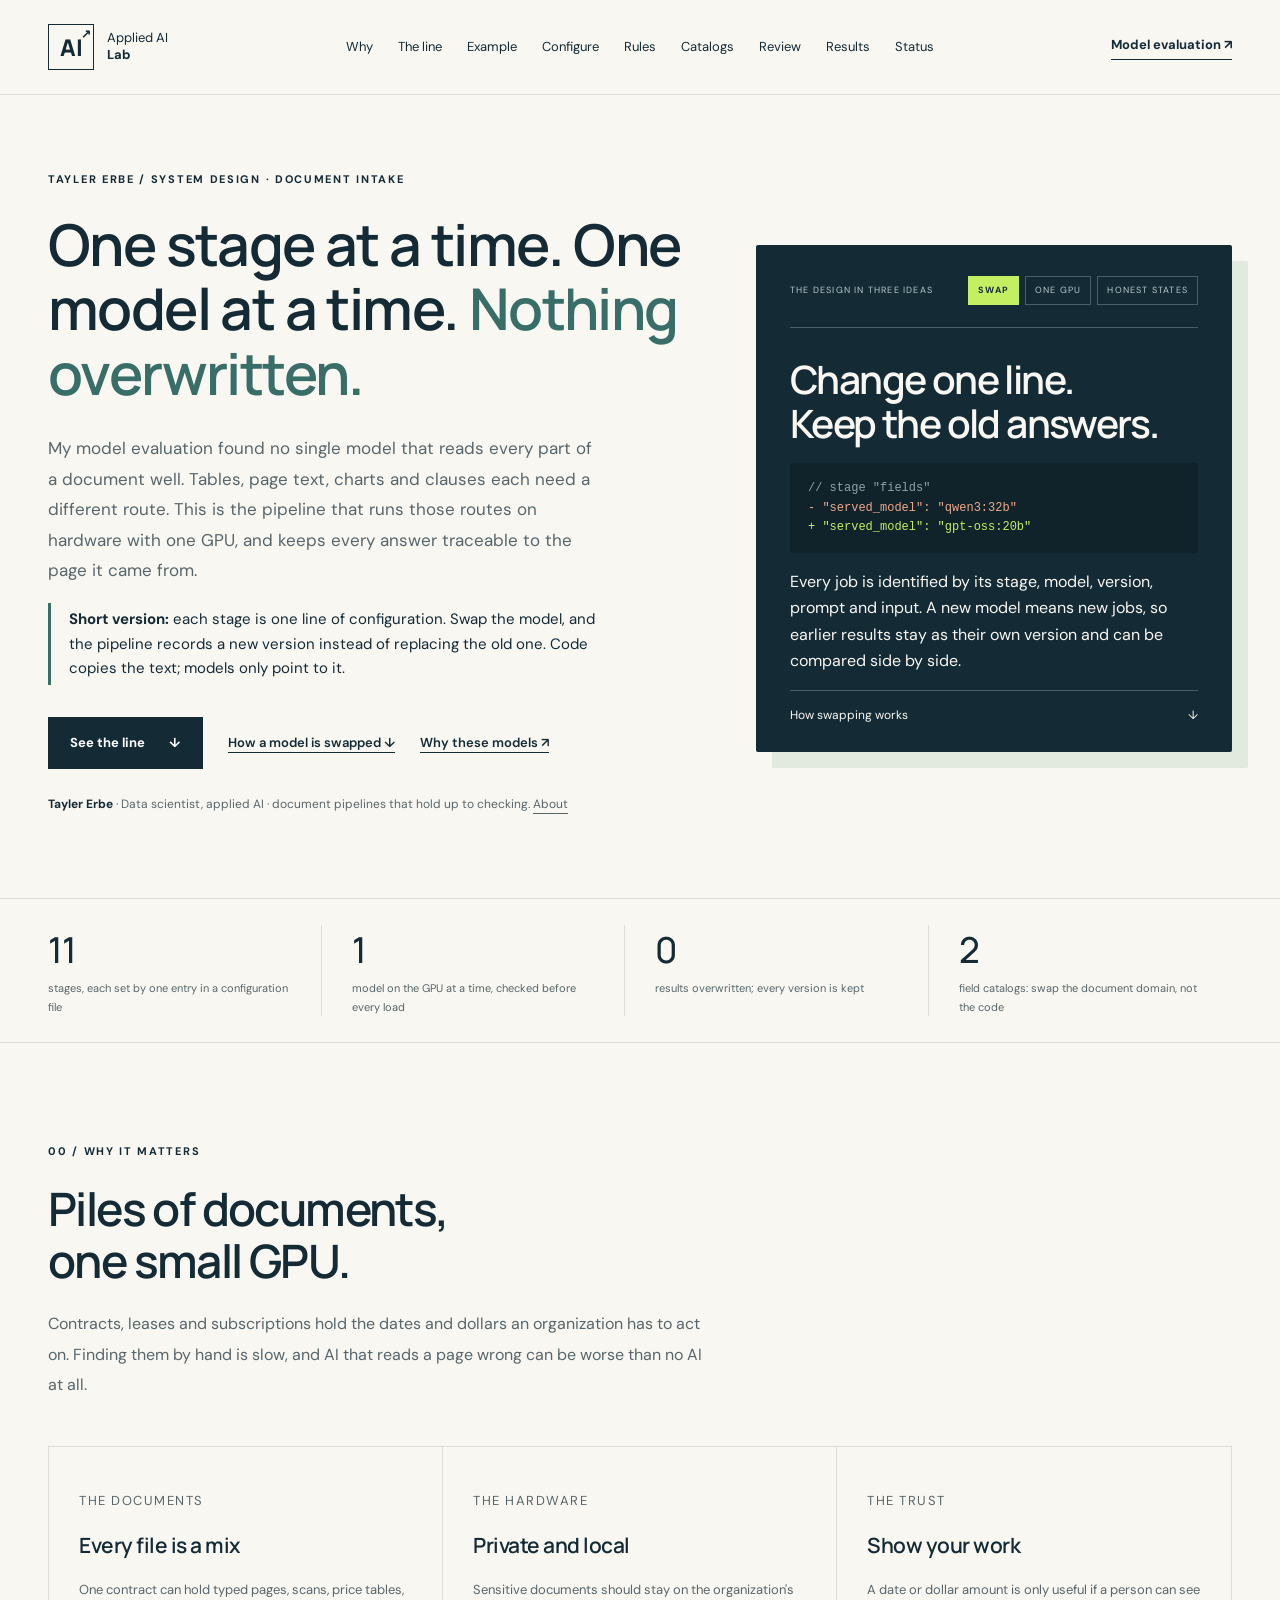
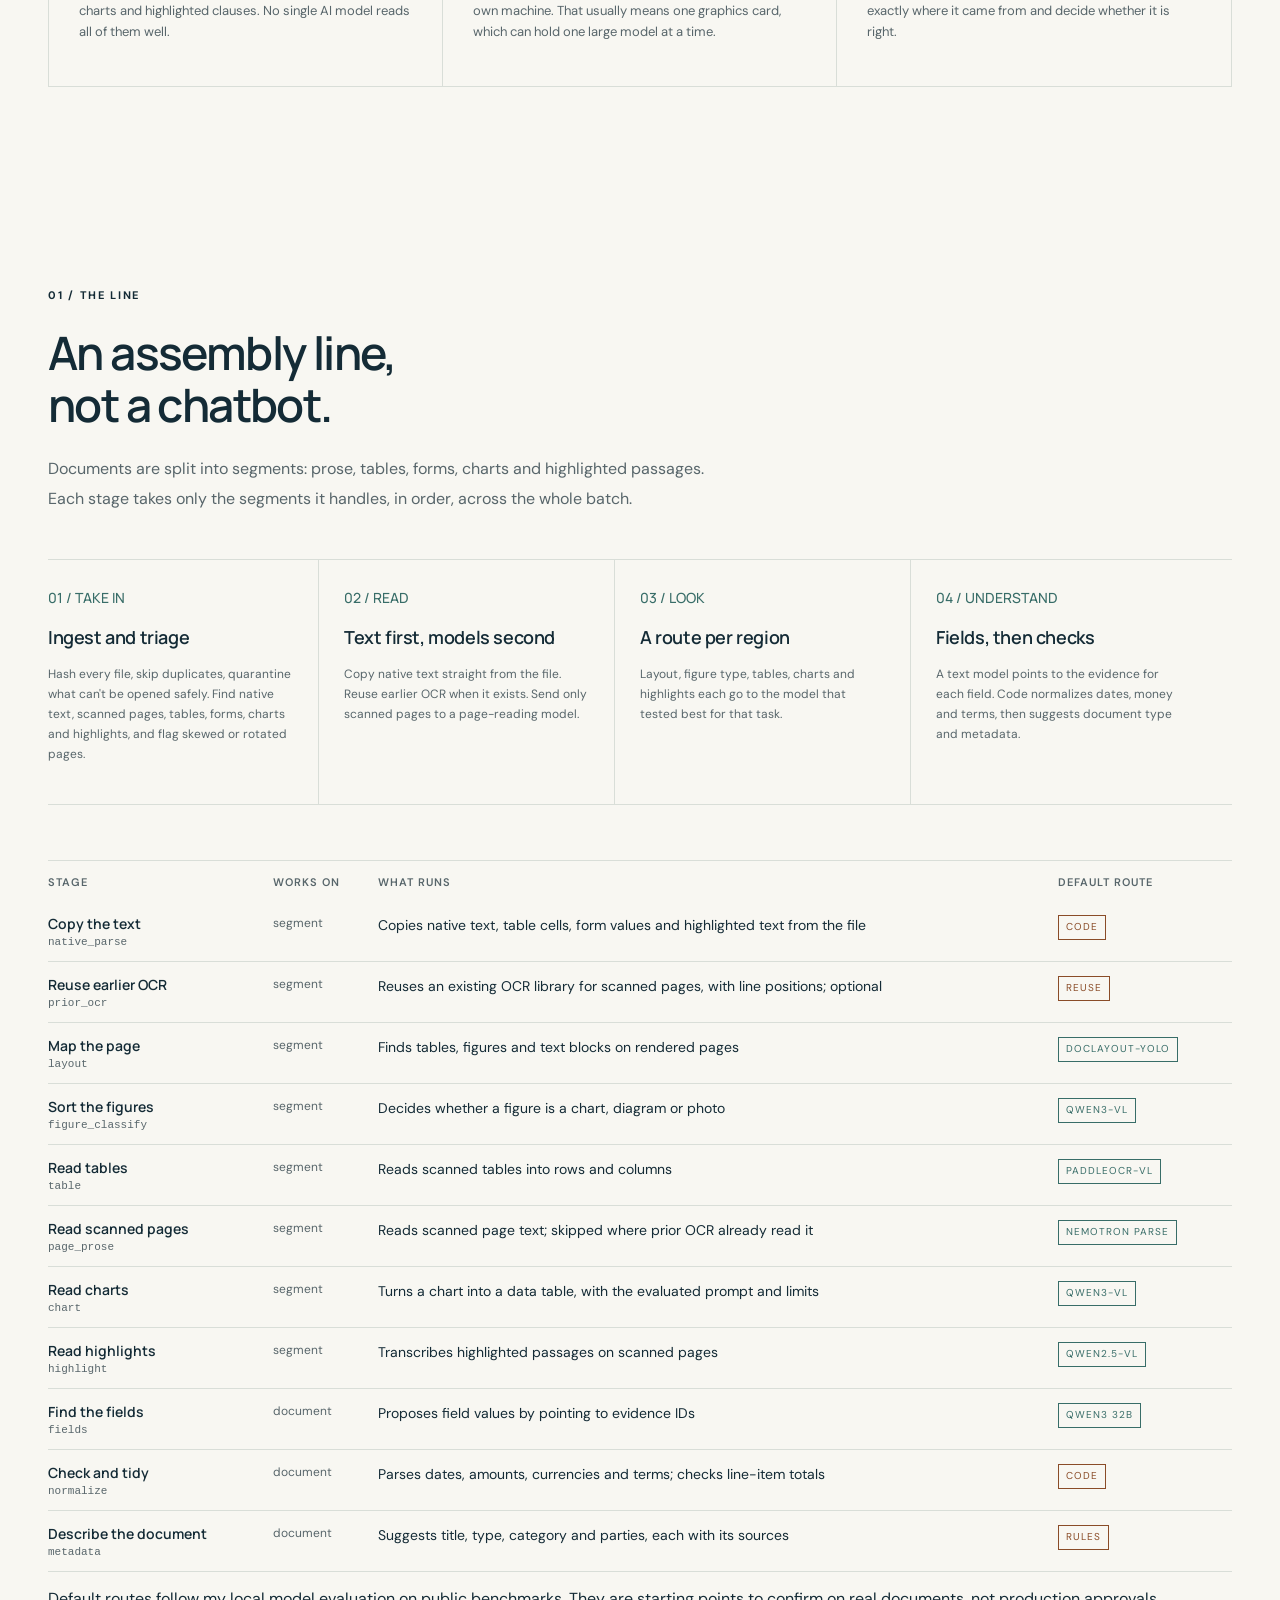
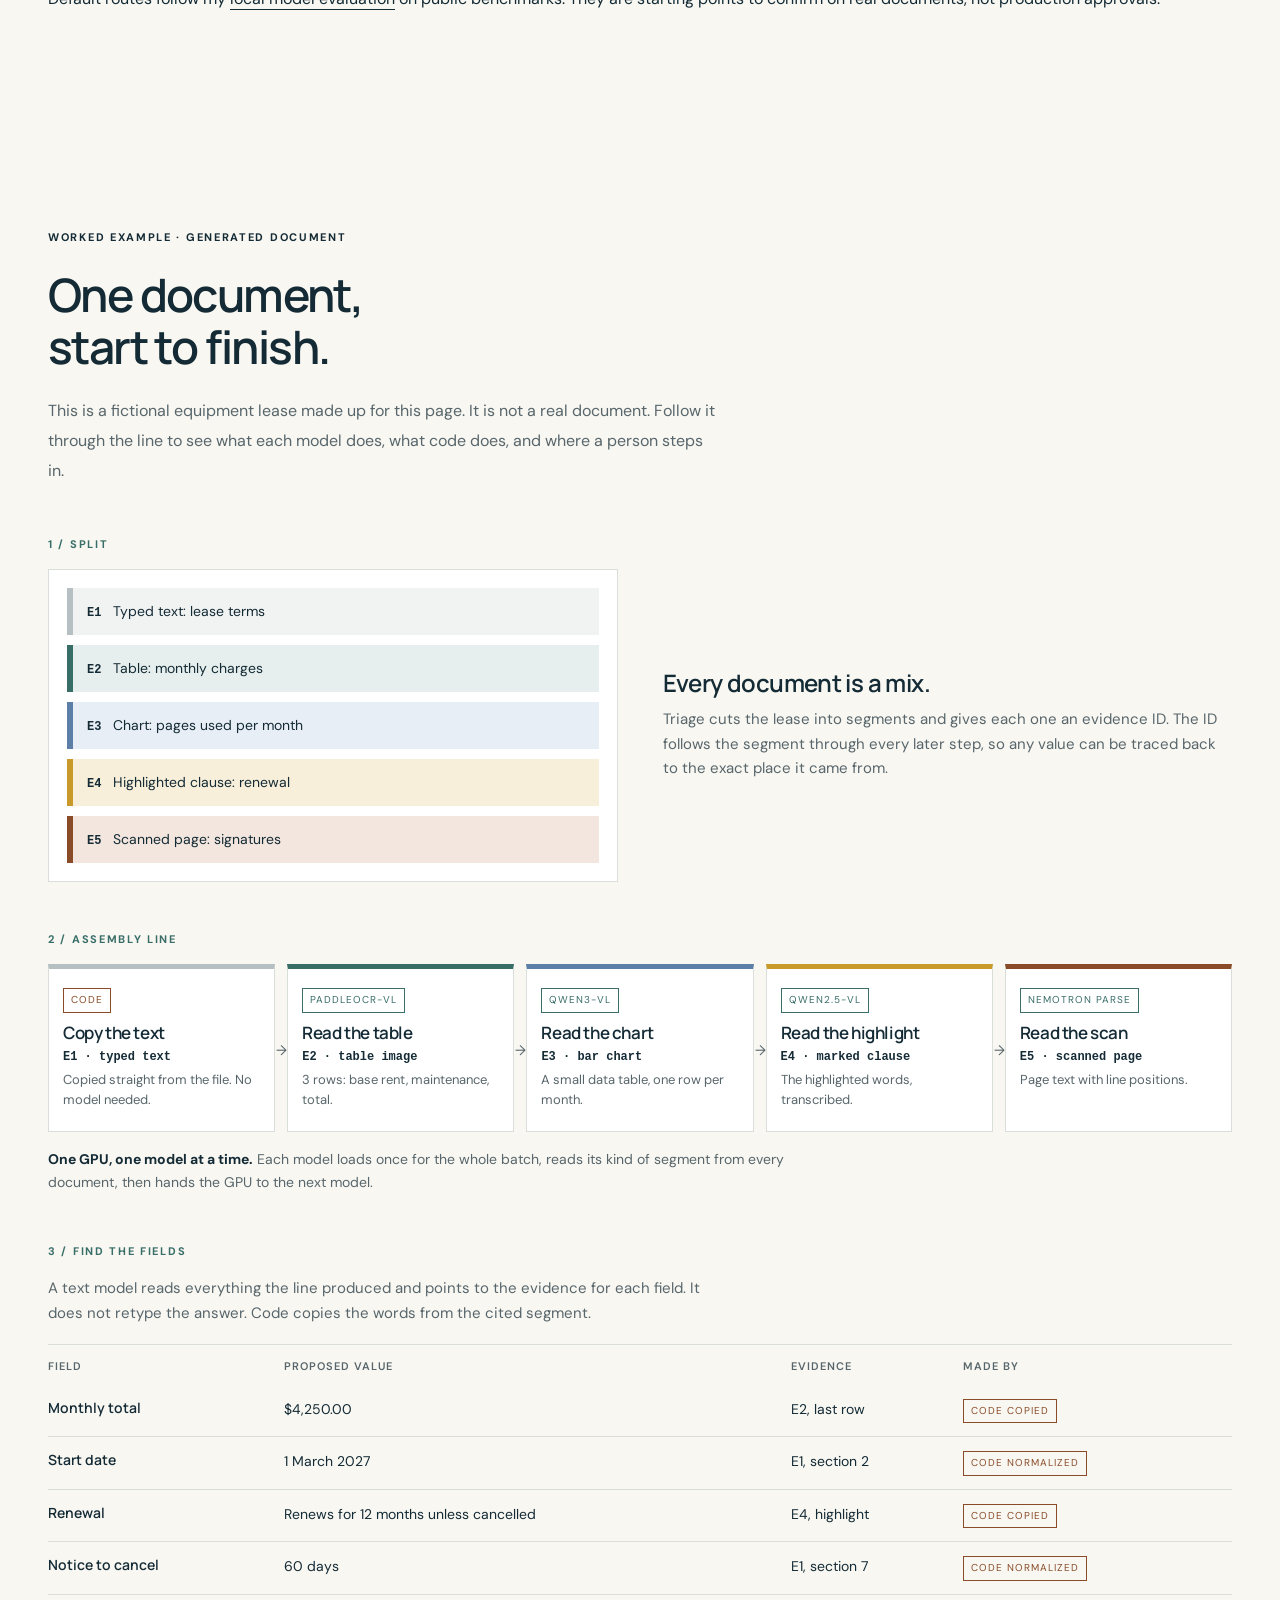
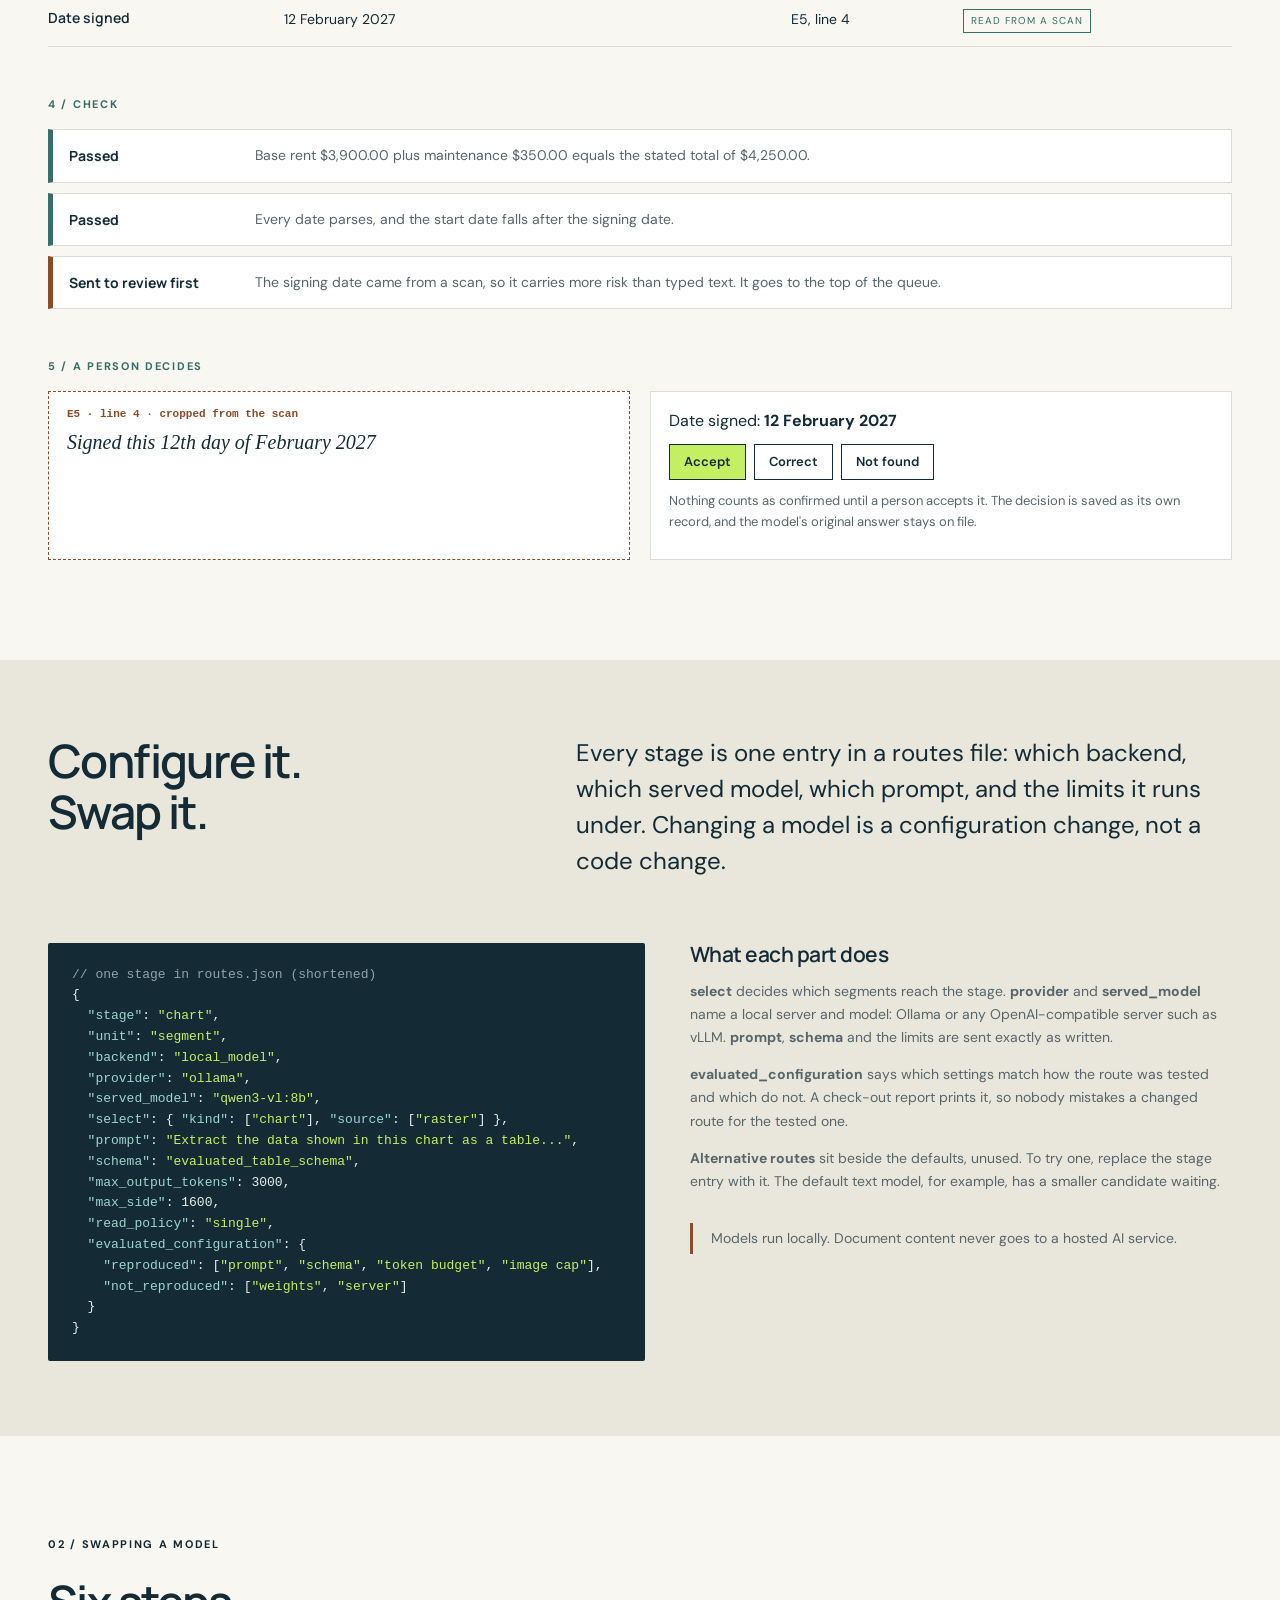
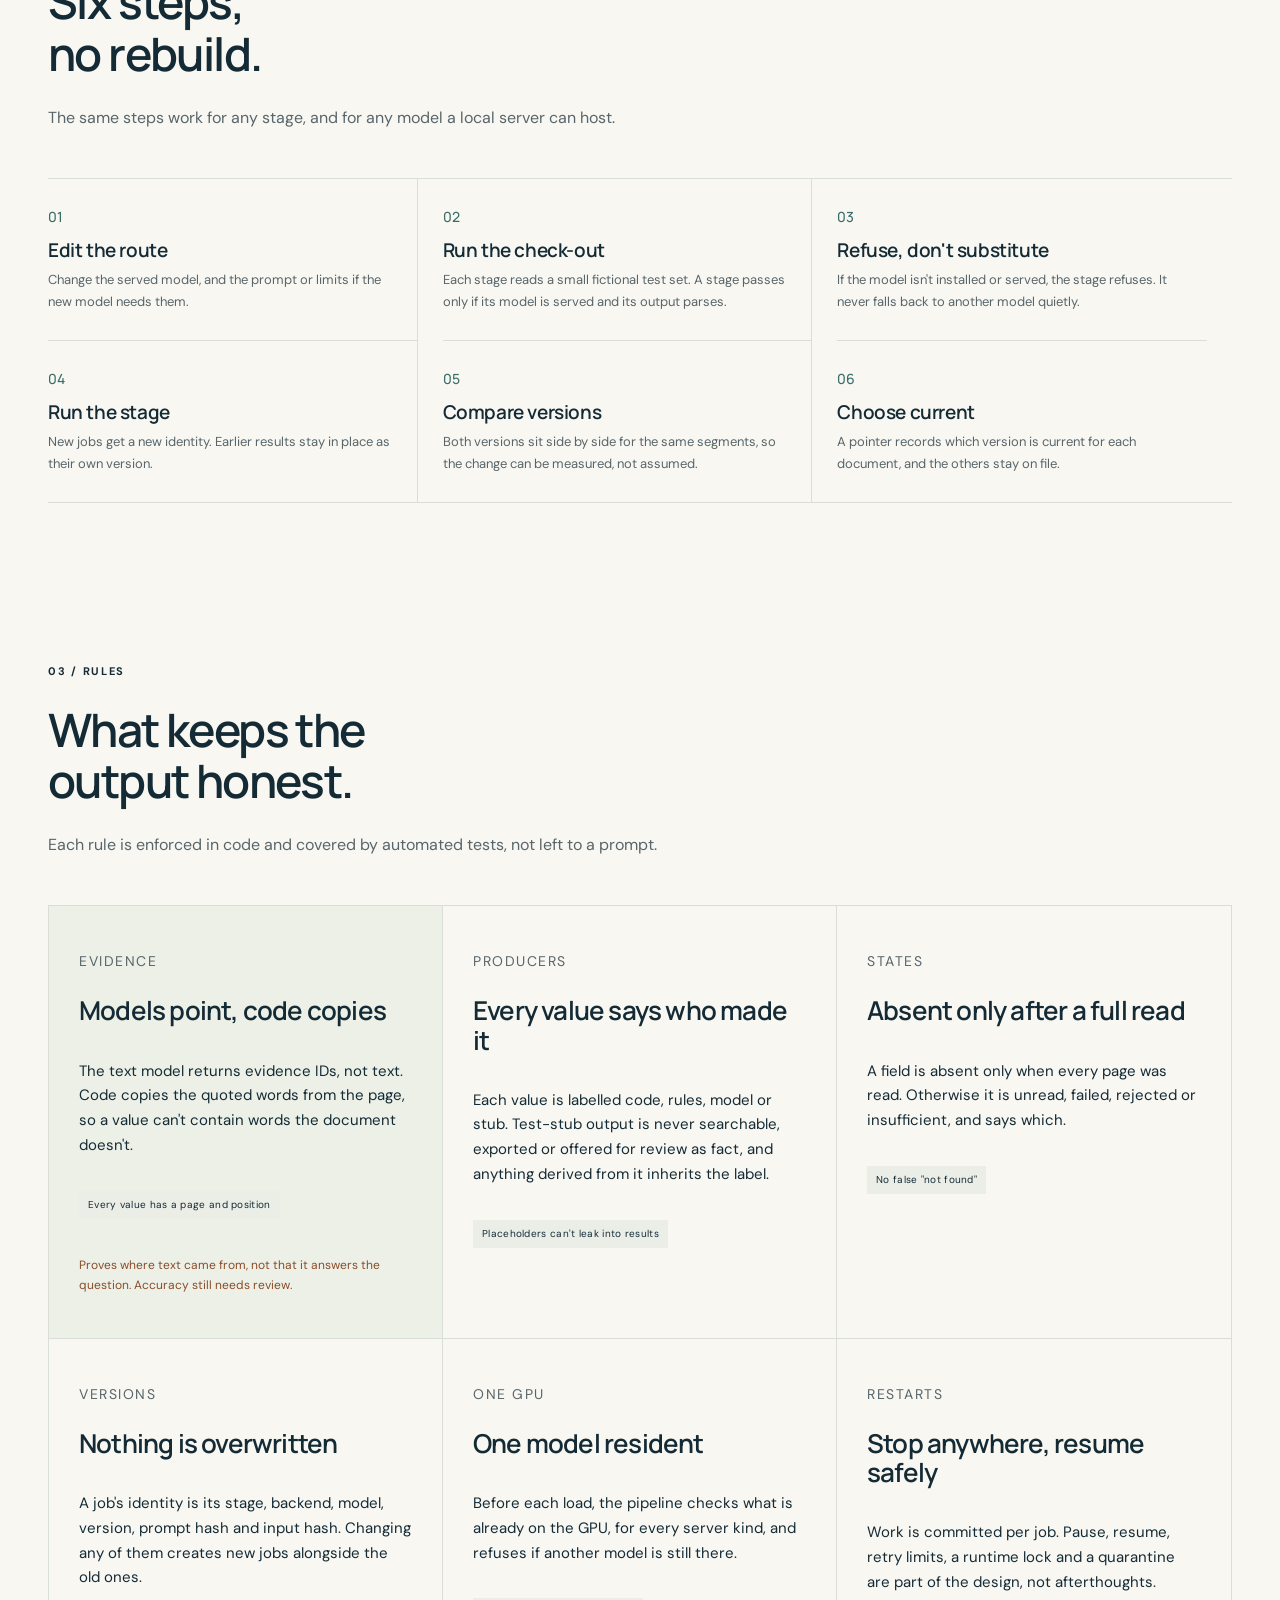
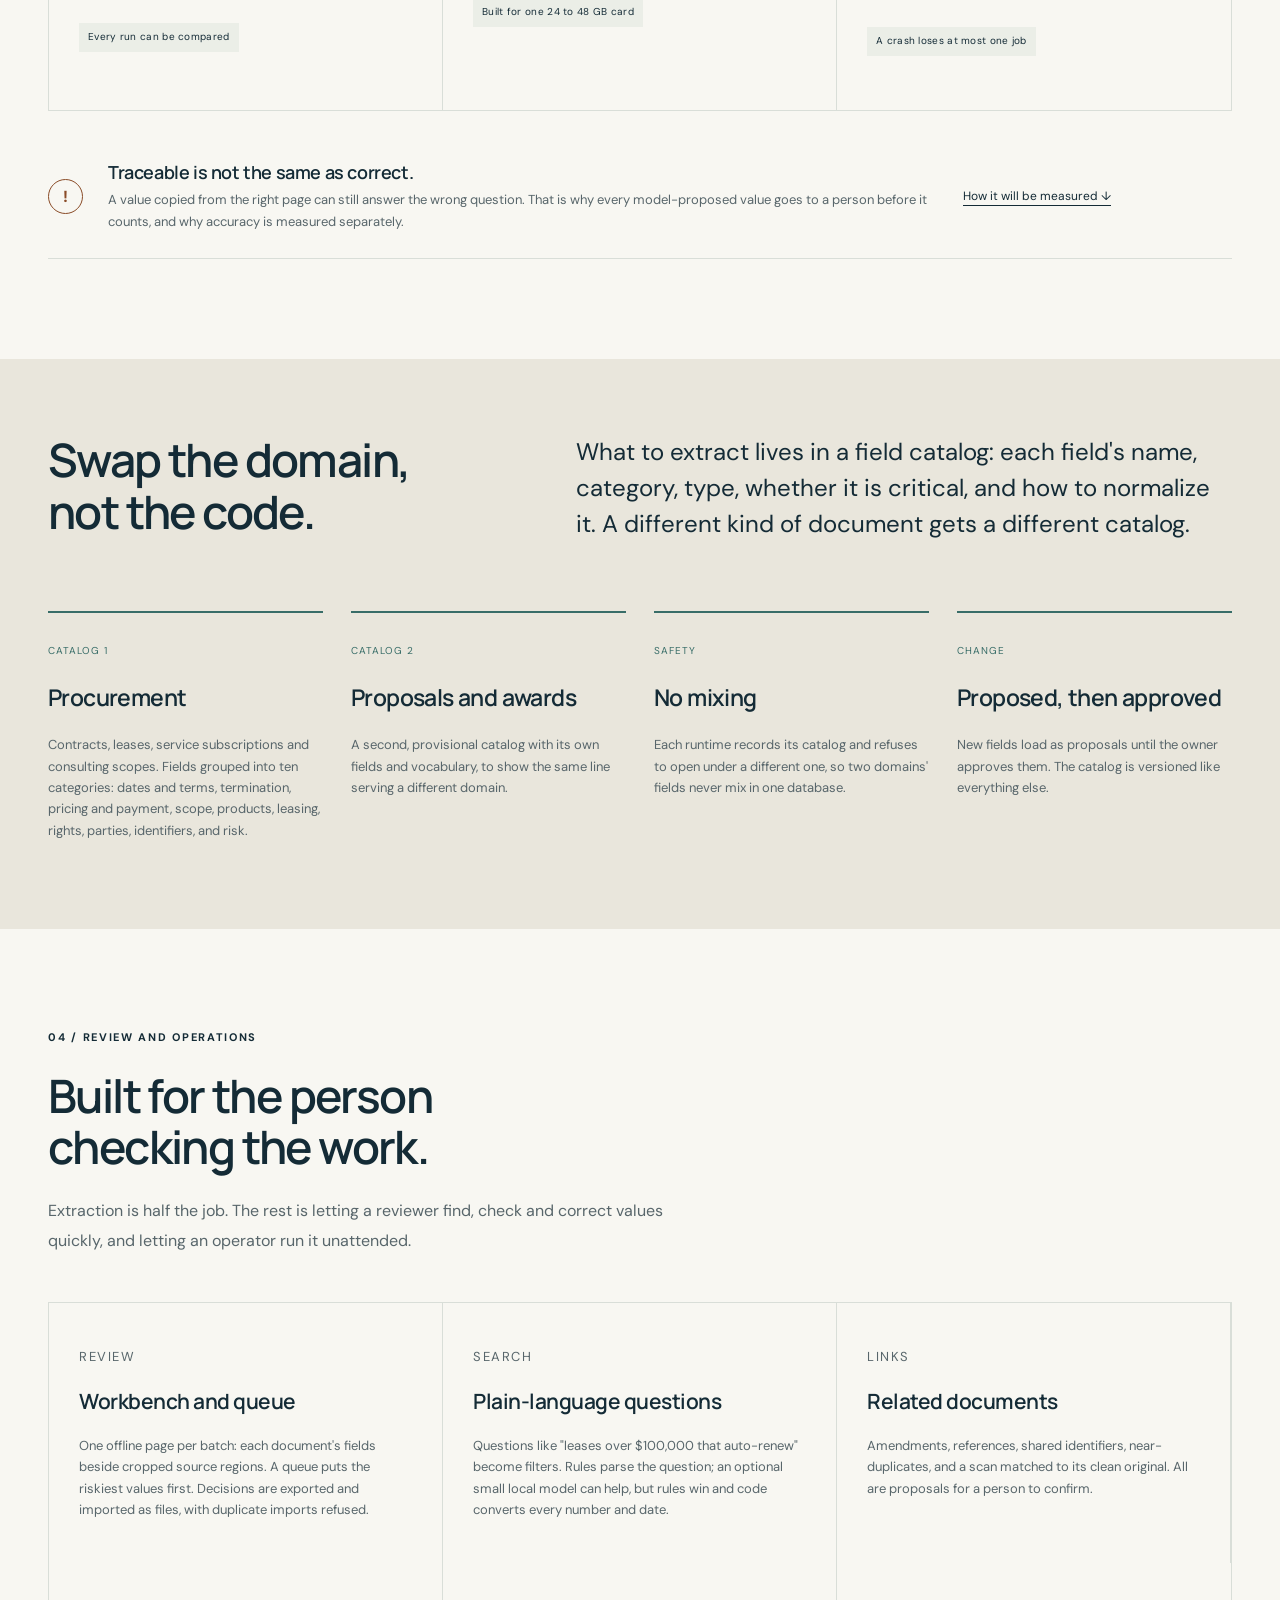
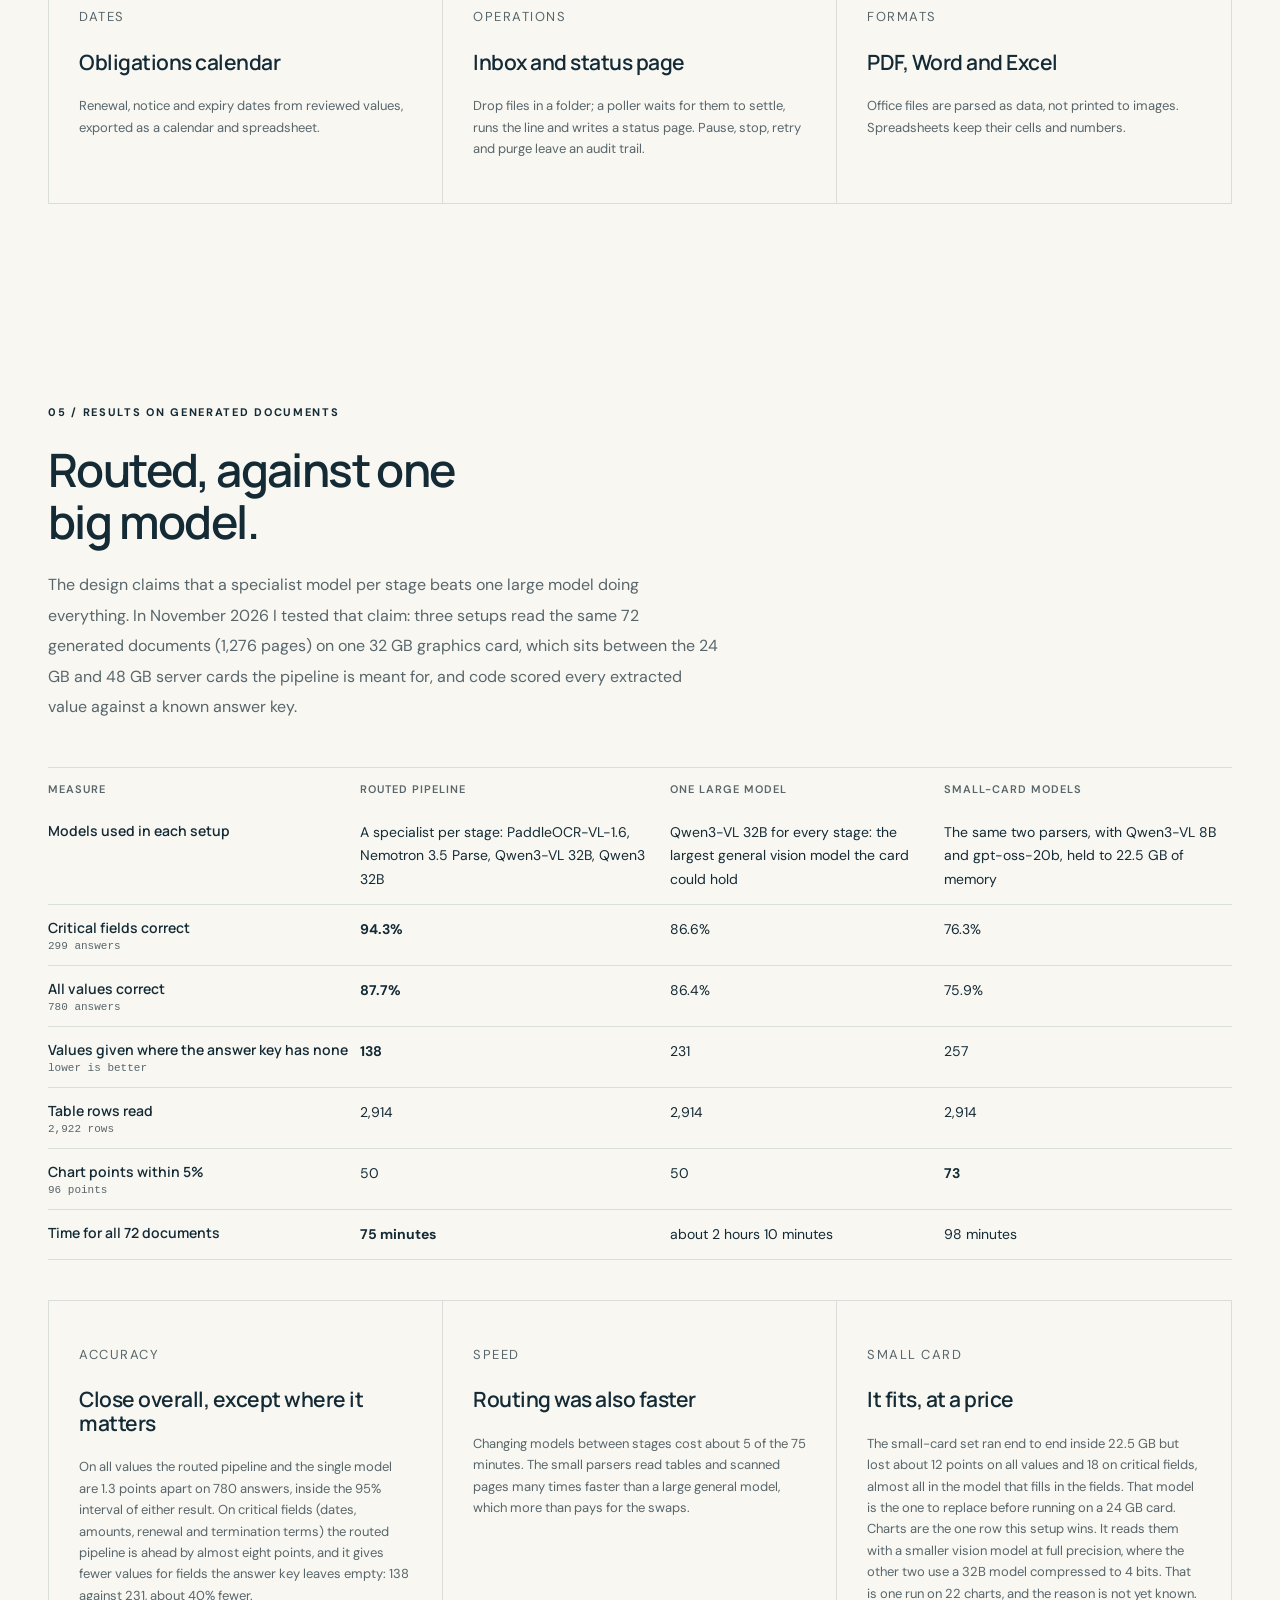
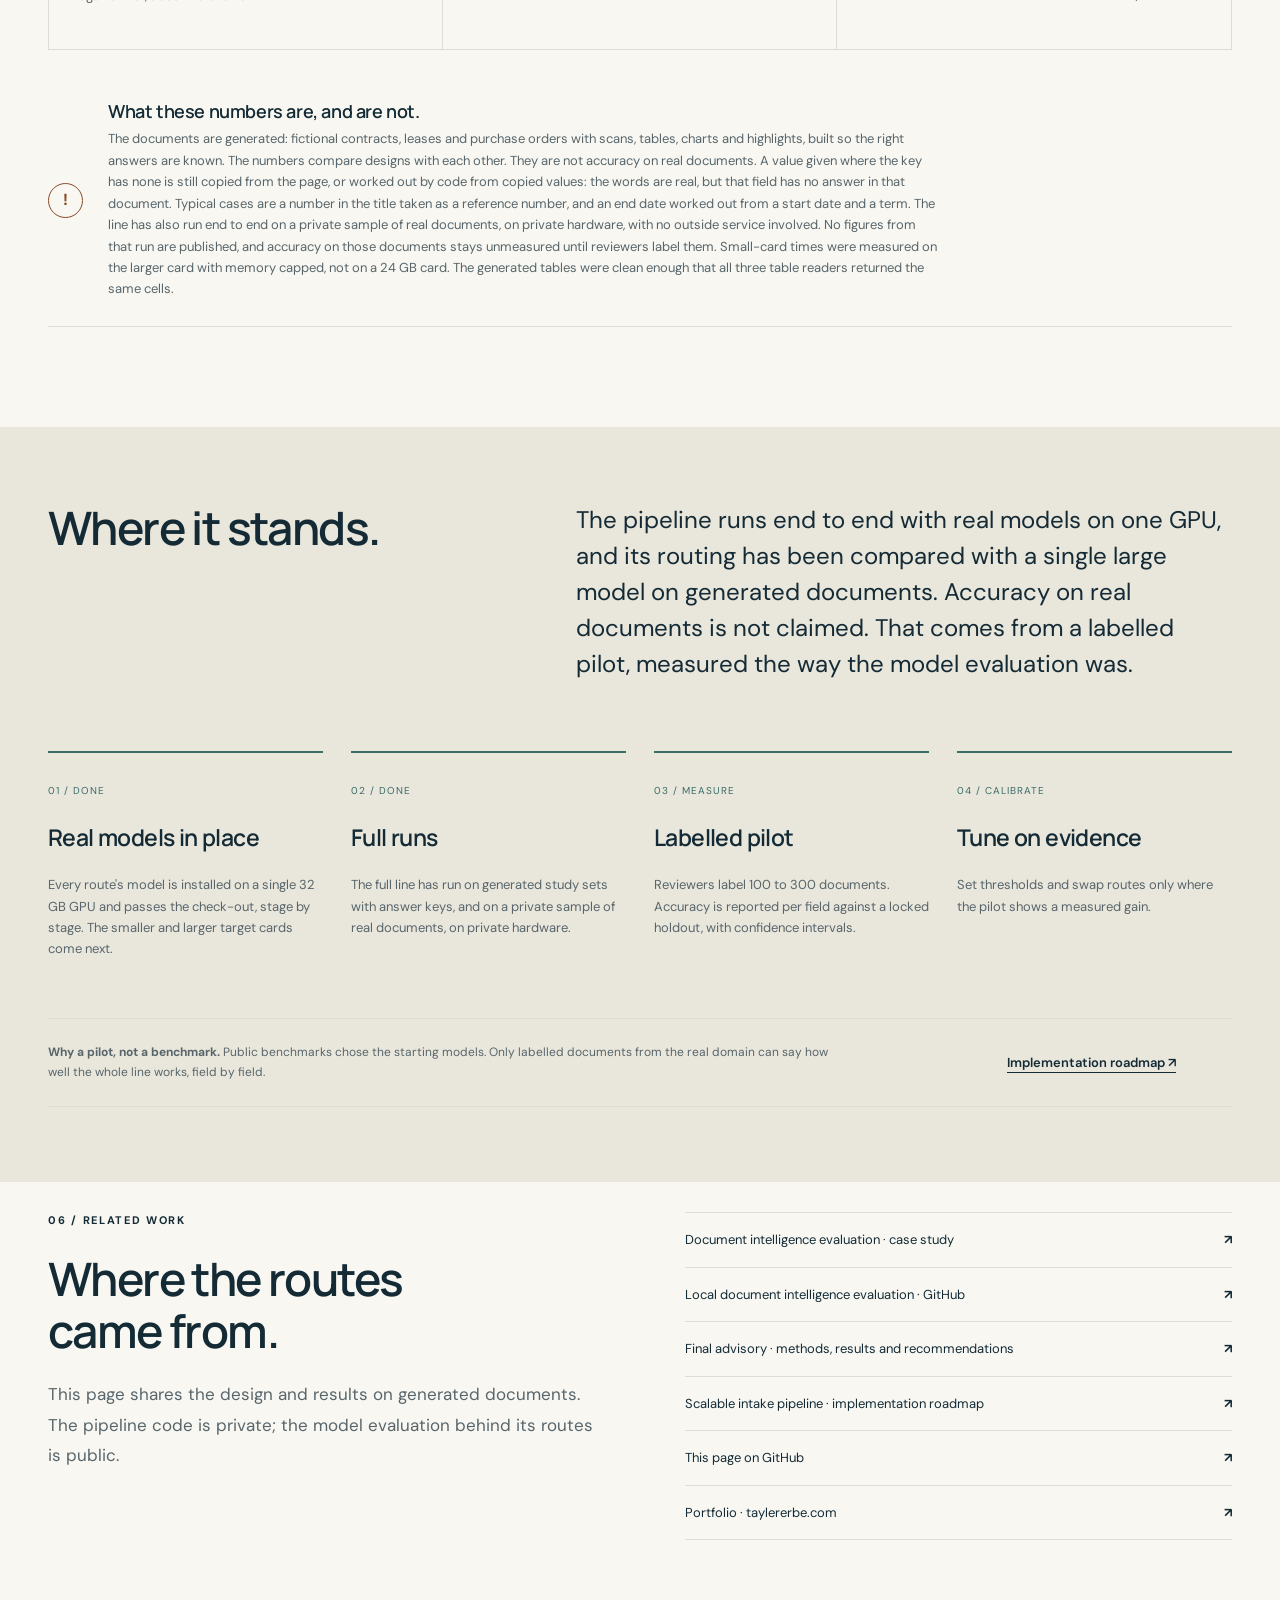
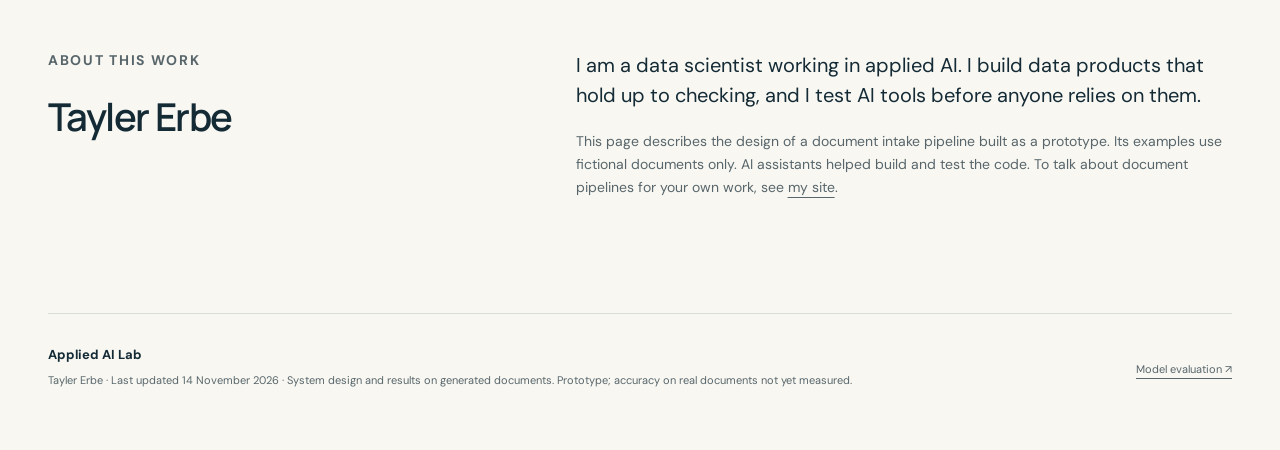
==== commit ba67cd53: "Add worked example: one generated lease through the pipeline" ====
--- a/brief/index.html
+++ b/brief/index.html
@@ -8,8 +8,8 @@
 <a href="#main" class="skip">Skip to content</a>
 <header class="site-header">
 <a href="index.html" class="brand" aria-label="Applied AI Lab home"><span class="brand-mark">AI<span>↗</span></span><span>Applied AI<br><strong>Lab</strong></span></a>
-<nav aria-label="Main navigation"><a href="#why">Why</a><a href="#line">The line</a><a href="#configure">Configure</a><a href="#rules">Rules</a><a href="#catalogs">Catalogs</a><a href="#review">Review</a><a href="#results">Results</a><a href="#next">Status</a></nav>
-<a class="repo-link" href="https://tayler-erbe.github.io/tayler-portfolio/document-intelligence-evaluation.html">Model evaluation <span aria-hidden="true">↗</span></a>
+<nav aria-label="Main navigation"><a href="#why">Why</a><a href="#line">The line</a><a href="#example">Example</a><a href="#configure">Configure</a><a href="#rules">Rules</a><a href="#catalogs">Catalogs</a><a href="#review">Review</a><a href="#results">Results</a><a href="#next">Status</a></nav>
+<a class="repo-link" href="https://taylererbe.com/document-intelligence-evaluation.html">Model evaluation <span aria-hidden="true">↗</span></a>
 </header>
 <main id="main">
 
@@ -22,7 +22,7 @@
 <div class="hero-actions">
 <a href="#line" class="button primary">See the line <span aria-hidden="true">↓</span></a>
 <a href="#configure" class="text-link">How a model is swapped ↓</a>
-<a href="https://tayler-erbe.github.io/tayler-portfolio/document-intelligence-evaluation.html" class="text-link">Why these models ↗</a>
+<a href="https://taylererbe.com/document-intelligence-evaluation.html" class="text-link">Why these models ↗</a>
 </div>
 <p class="author-line"><span><b>Tayler Erbe</b> · Data scientist, applied AI · document pipelines that hold up to checking. <a href="#about">About</a></span></p>
 </div>
@@ -116,7 +116,82 @@
 </tbody>
 </table>
 </div>
-<p class="chart-note" style="margin-top:14px">Default routes follow my <a href="https://tayler-erbe.github.io/tayler-portfolio/document-intelligence-evaluation.html">local model evaluation</a> on public benchmarks. They are starting points to confirm on real documents, not production approvals.</p>
+<p class="chart-note" style="margin-top:14px">Default routes follow my <a href="https://taylererbe.com/document-intelligence-evaluation.html">local model evaluation</a> on public benchmarks. They are starting points to confirm on real documents, not production approvals.</p>
+</section>
+
+<section class="section wrap" id="example">
+<div class="section-head">
+<p class="eyebrow">WORKED EXAMPLE · GENERATED DOCUMENT</p>
+<h2>One document,<br>start to finish.</h2>
+<p>This is a fictional equipment lease made up for this page. It is not a real document. Follow it through the line to see what each model does, what code does, and where a person steps in.</p>
+</div>
+
+<div class="ex-step">
+<p class="ex-num">1 / SPLIT</p>
+<div class="ex-split">
+<figure class="ex-doc" aria-label="A sample lease broken into five kinds of segment">
+<div class="seg seg-text"><b>E1</b> Typed text: lease terms</div>
+<div class="seg seg-table"><b>E2</b> Table: monthly charges</div>
+<div class="seg seg-chart"><b>E3</b> Chart: pages used per month</div>
+<div class="seg seg-high"><b>E4</b> Highlighted clause: renewal</div>
+<div class="seg seg-scan"><b>E5</b> Scanned page: signatures</div>
+</figure>
+<div class="ex-note">
+<h3>Every document is a mix.</h3>
+<p>Triage cuts the lease into segments and gives each one an evidence ID. The ID follows the segment through every later step, so any value can be traced back to the exact place it came from.</p>
+</div>
+</div>
+</div>
+
+<div class="ex-step">
+<p class="ex-num">2 / ASSEMBLY LINE</p>
+<ol class="ex-line">
+<li class="s-text"><span class="tag rules">code</span><h3>Copy the text</h3><p class="ex-in">E1 · typed text</p><p class="ex-out">Copied straight from the file. No model needed.</p></li>
+<li class="s-table"><span class="tag model">PaddleOCR-VL</span><h3>Read the table</h3><p class="ex-in">E2 · table image</p><p class="ex-out">3 rows: base rent, maintenance, total.</p></li>
+<li class="s-chart"><span class="tag model">Qwen3-VL</span><h3>Read the chart</h3><p class="ex-in">E3 · bar chart</p><p class="ex-out">A small data table, one row per month.</p></li>
+<li class="s-high"><span class="tag model">Qwen2.5-VL</span><h3>Read the highlight</h3><p class="ex-in">E4 · marked clause</p><p class="ex-out">The highlighted words, transcribed.</p></li>
+<li class="s-scan"><span class="tag model">Nemotron Parse</span><h3>Read the scan</h3><p class="ex-in">E5 · scanned page</p><p class="ex-out">Page text with line positions.</p></li>
+</ol>
+<p class="ex-caption"><b>One GPU, one model at a time.</b> Each model loads once for the whole batch, reads its kind of segment from every document, then hands the GPU to the next model.</p>
+</div>
+
+<div class="ex-step">
+<p class="ex-num">3 / FIND THE FIELDS</p>
+<p class="ex-lead">A text model reads everything the line produced and points to the evidence for each field. It does not retype the answer. Code copies the words from the cited segment.</p>
+<div class="compare-wrap" role="region" aria-label="Fields proposed for the sample lease" tabindex="0">
+<table class="compare stage-table ex-fields">
+<thead><tr><th scope="col">Field</th><th scope="col">Proposed value</th><th scope="col">Evidence</th><th scope="col">Made by</th></tr></thead>
+<tbody>
+<tr><td>Monthly total</td><td>$4,250.00</td><td>E2, last row</td><td><span class="tag rules">code copied</span></td></tr>
+<tr><td>Start date</td><td>1 March 2027</td><td>E1, section 2</td><td><span class="tag rules">code normalized</span></td></tr>
+<tr><td>Renewal</td><td>Renews for 12 months unless cancelled</td><td>E4, highlight</td><td><span class="tag rules">code copied</span></td></tr>
+<tr><td>Notice to cancel</td><td>60 days</td><td>E1, section 7</td><td><span class="tag rules">code normalized</span></td></tr>
+<tr><td>Date signed</td><td>12 February 2027</td><td>E5, line 4</td><td><span class="tag model">read from a scan</span></td></tr>
+</tbody>
+</table>
+</div>
+</div>
+
+<div class="ex-step">
+<p class="ex-num">4 / CHECK</p>
+<ul class="ex-checks">
+<li class="pass"><b>Passed</b><span>Base rent $3,900.00 plus maintenance $350.00 equals the stated total of $4,250.00.</span></li>
+<li class="pass"><b>Passed</b><span>Every date parses, and the start date falls after the signing date.</span></li>
+<li class="flag"><b>Sent to review first</b><span>The signing date came from a scan, so it carries more risk than typed text. It goes to the top of the queue.</span></li>
+</ul>
+</div>
+
+<div class="ex-step">
+<p class="ex-num">5 / A PERSON DECIDES</p>
+<div class="ex-review">
+<div class="ex-crop"><span>E5 · line 4 · cropped from the scan</span><p>Signed this 12th day of February 2027</p></div>
+<div class="ex-decide">
+<p>Date signed: <b>12 February 2027</b></p>
+<p class="ex-btns"><span class="ex-btn">Accept</span><span class="ex-btn">Correct</span><span class="ex-btn">Not found</span></p>
+<p class="ex-small">Nothing counts as confirmed until a person accepts it. The decision is saved as its own record, and the model's original answer stays on file.</p>
+</div>
+</div>
+</div>
 </section>
 
 <section class="use-section" id="configure">
@@ -301,7 +376,7 @@
 <p class="hero-deck">This page shares the design and results on generated documents. The pipeline code is private; the model evaluation behind its routes is public.</p>
 </div>
 <div class="resource-links">
-<a href="https://tayler-erbe.github.io/tayler-portfolio/document-intelligence-evaluation.html"><span>Document intelligence evaluation · case study</span><b>↗</b></a>
+<a href="https://taylererbe.com/document-intelligence-evaluation.html"><span>Document intelligence evaluation · case study</span><b>↗</b></a>
 <a href="https://github.com/tayler-erbe/test-ocr-work"><span>Local document intelligence evaluation · GitHub</span><b>↗</b></a>
 <a href="https://github.com/tayler-erbe/test-ocr-work/blob/main/docs/EVALUATION.md"><span>Final advisory · methods, results and recommendations</span><b>↗</b></a>
 <a href="https://github.com/tayler-erbe/test-ocr-work/blob/main/docs/roadmap.md"><span>Scalable intake pipeline · implementation roadmap</span><b>↗</b></a>
@@ -322,7 +397,7 @@
 </main>
 <footer class="wrap">
 <div><strong>Applied AI Lab</strong><p>Tayler Erbe · Last updated 14 November 2026 · System design and results on generated documents. Prototype; accuracy on real documents not yet measured.</p></div>
-<a href="https://tayler-erbe.github.io/tayler-portfolio/document-intelligence-evaluation.html">Model evaluation ↗</a>
+<a href="https://taylererbe.com/document-intelligence-evaluation.html">Model evaluation ↗</a>
 </footer>
 </body>
 </html>
--- a/brief/pipeline.css
+++ b/brief/pipeline.css
@@ -26,3 +26,49 @@
 .stage-table td{border-bottom:1px solid var(--line);padding:13px 12px 13px 0;font-size:14px;vertical-align:top}
 .results-compare{min-width:560px}
 @media(max-width:600px){.stage-table.results-compare th:nth-child(2){display:table-cell}}
+
+/* Worked example section */
+.ex-step{margin-top:48px}
+.ex-num{font-size:11px;letter-spacing:1.7px;font-weight:700;margin:0 0 16px;color:var(--teal)}
+.ex-lead{max-width:680px;color:var(--muted);font-size:15px;margin:0 0 18px}
+.ex-split{display:grid;grid-template-columns:1fr 1fr;gap:45px;align-items:center}
+.ex-split>*{min-width:0}
+.ex-note h3{font-size:24px;letter-spacing:-.6px;margin-bottom:10px}
+.ex-note p{color:var(--muted);font-size:15px;margin:0}
+.ex-doc{margin:0;background:var(--white);border:1px solid var(--line);padding:18px;display:grid;gap:10px}
+.ex-doc .seg{padding:12px 14px;font-size:14px;border-left:6px solid var(--seg,#b6bfc2);background:var(--segbg,#f1f3f2)}
+.ex-doc .seg b{font:700 12px ui-monospace,SFMono-Regular,Menlo,Consolas,monospace;margin-right:8px}
+.seg-text{--seg:#b6bfc2;--segbg:#f1f3f2}
+.seg-table{--seg:var(--teal);--segbg:#e6efed}
+.seg-chart{--seg:#5b7fa6;--segbg:#e8eef5}
+.seg-high{--seg:#c9992a;--segbg:#f7efd9}
+.seg-scan{--seg:var(--amber);--segbg:#f3e6de}
+.ex-line{list-style:none;margin:0;padding:0;display:grid;grid-template-columns:repeat(5,1fr);gap:12px}
+.ex-line li{background:var(--white);border:1px solid var(--line);border-top:5px solid var(--seg,#b6bfc2);padding:16px 14px;position:relative;min-width:0}
+.ex-line li:not(:last-child)::after{content:"\2192";position:absolute;right:-13px;top:50%;transform:translateY(-50%);background:var(--paper);font-size:14px;line-height:1;z-index:1;color:var(--muted)}
+.ex-line .tag{margin-bottom:10px}
+.ex-line h3{font-size:17px;letter-spacing:-.4px;margin-bottom:8px}
+.ex-line p{margin:0 0 6px;font-size:13px;color:var(--muted);line-height:1.5}
+.ex-line .ex-in{font:600 12px ui-monospace,SFMono-Regular,Menlo,Consolas,monospace;color:var(--ink)}
+.ex-line .s-text{--seg:#b6bfc2}.ex-line .s-table{--seg:var(--teal)}.ex-line .s-chart{--seg:#5b7fa6}.ex-line .s-high{--seg:#c9992a}.ex-line .s-scan{--seg:var(--amber)}
+.ex-caption{margin:16px 0 0;font-size:14px;color:var(--muted);max-width:760px}
+.ex-caption b{color:var(--ink)}
+.ex-fields td:first-child{white-space:nowrap}
+.ex-checks{list-style:none;margin:0;padding:0;display:grid;gap:10px}
+.ex-checks li{display:grid;grid-template-columns:170px 1fr;gap:16px;padding:14px 16px;background:var(--white);border:1px solid var(--line);border-left:5px solid var(--teal);font-size:14px}
+.ex-checks li.flag{border-left-color:var(--amber)}
+.ex-checks b{font-family:var(--display);font-size:14px}
+.ex-checks span{color:var(--muted)}
+.ex-review{display:grid;grid-template-columns:1fr 1fr;gap:20px}
+.ex-review>*{min-width:0}
+.ex-crop{background:var(--white);border:1px dashed var(--amber);padding:16px 18px}
+.ex-crop span{display:block;font:600 11px ui-monospace,SFMono-Regular,Menlo,Consolas,monospace;color:var(--amber);margin-bottom:8px}
+.ex-crop p{margin:0;font:italic 20px/1.4 Georgia,serif}
+.ex-decide{background:var(--white);border:1px solid var(--line);padding:16px 18px}
+.ex-decide p{margin:0 0 10px}
+.ex-btns{display:flex;gap:8px;flex-wrap:wrap}
+.ex-btn{border:1px solid var(--ink);padding:6px 14px;font-size:13px;font-weight:600}
+.ex-btn:first-child{background:var(--lime)}
+.ex-small{font-size:13px;color:var(--muted)}
+@media(max-width:1000px){.ex-line{grid-template-columns:1fr 1fr}.ex-line li::after{display:none}}
+@media(max-width:700px){.ex-split,.ex-review{grid-template-columns:1fr}.ex-line{grid-template-columns:1fr}.ex-checks li{grid-template-columns:1fr;gap:4px}.ex-fields td:first-child{white-space:normal}}
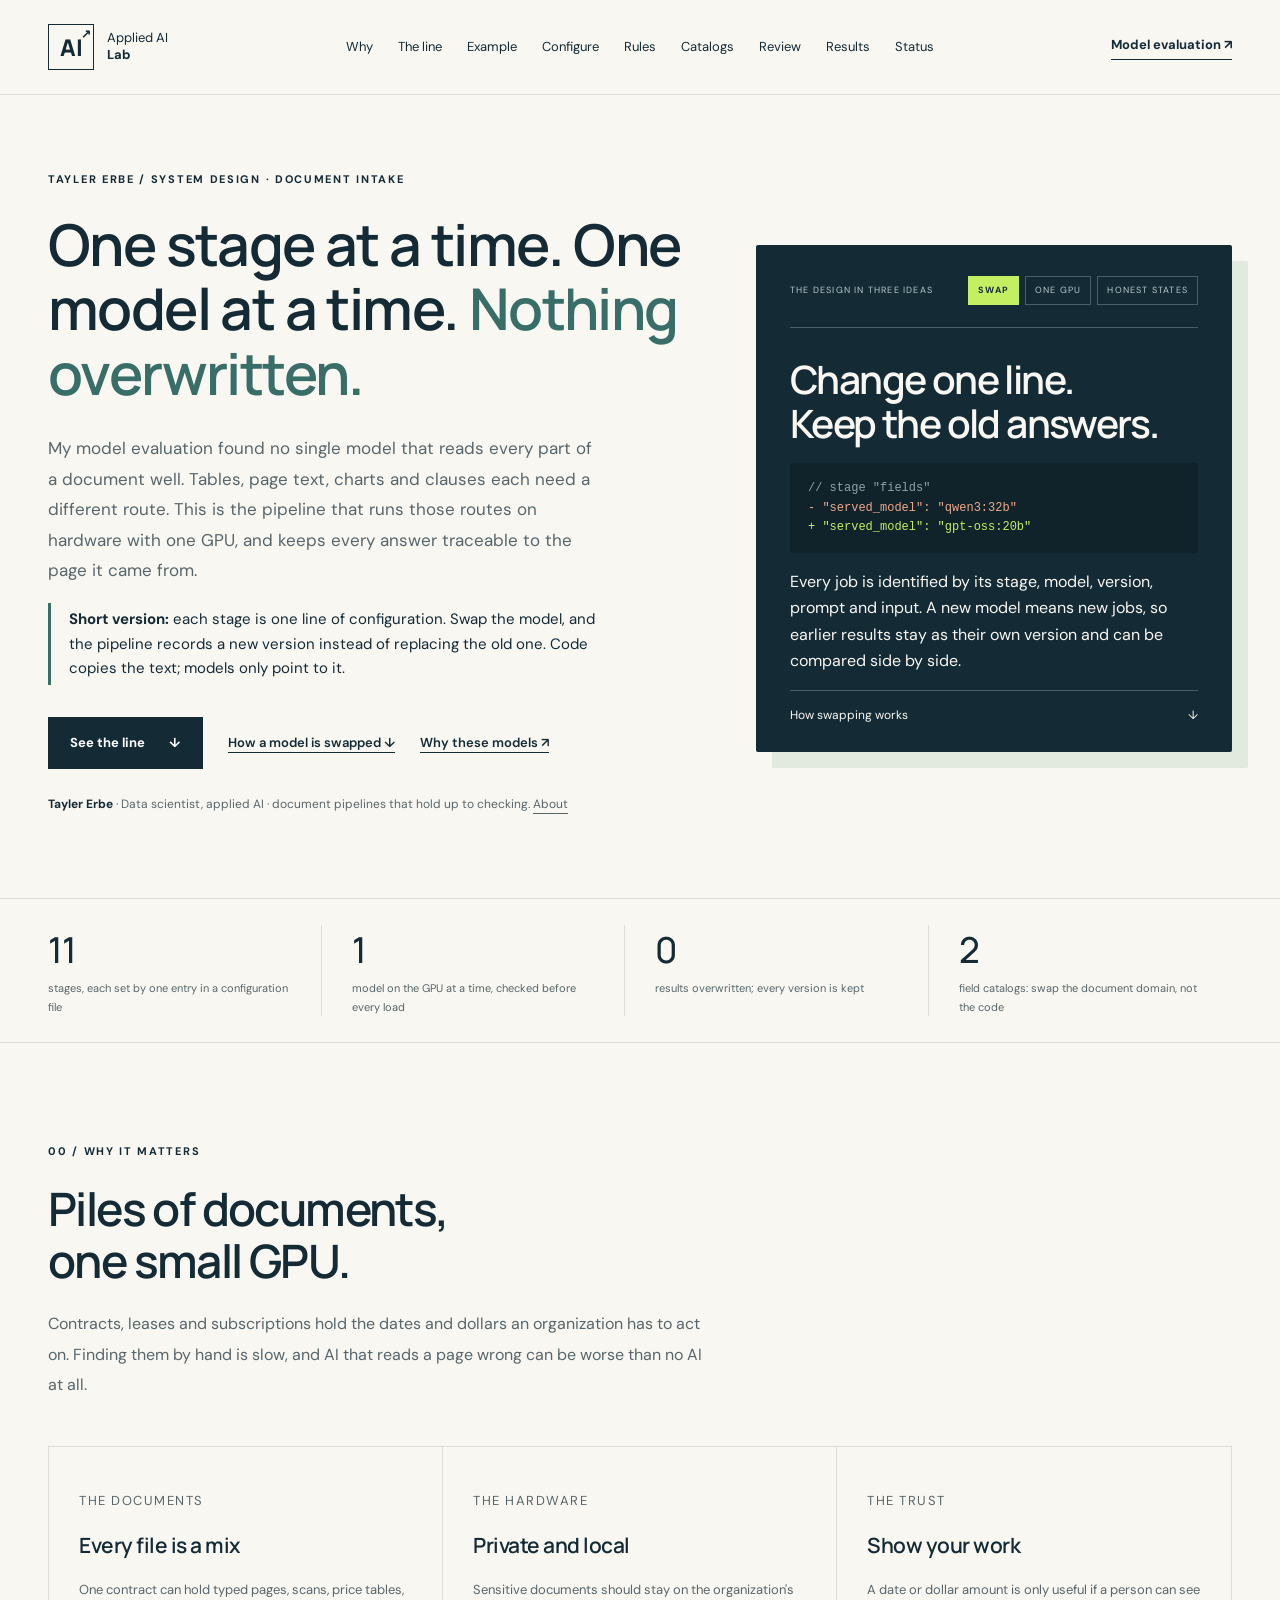
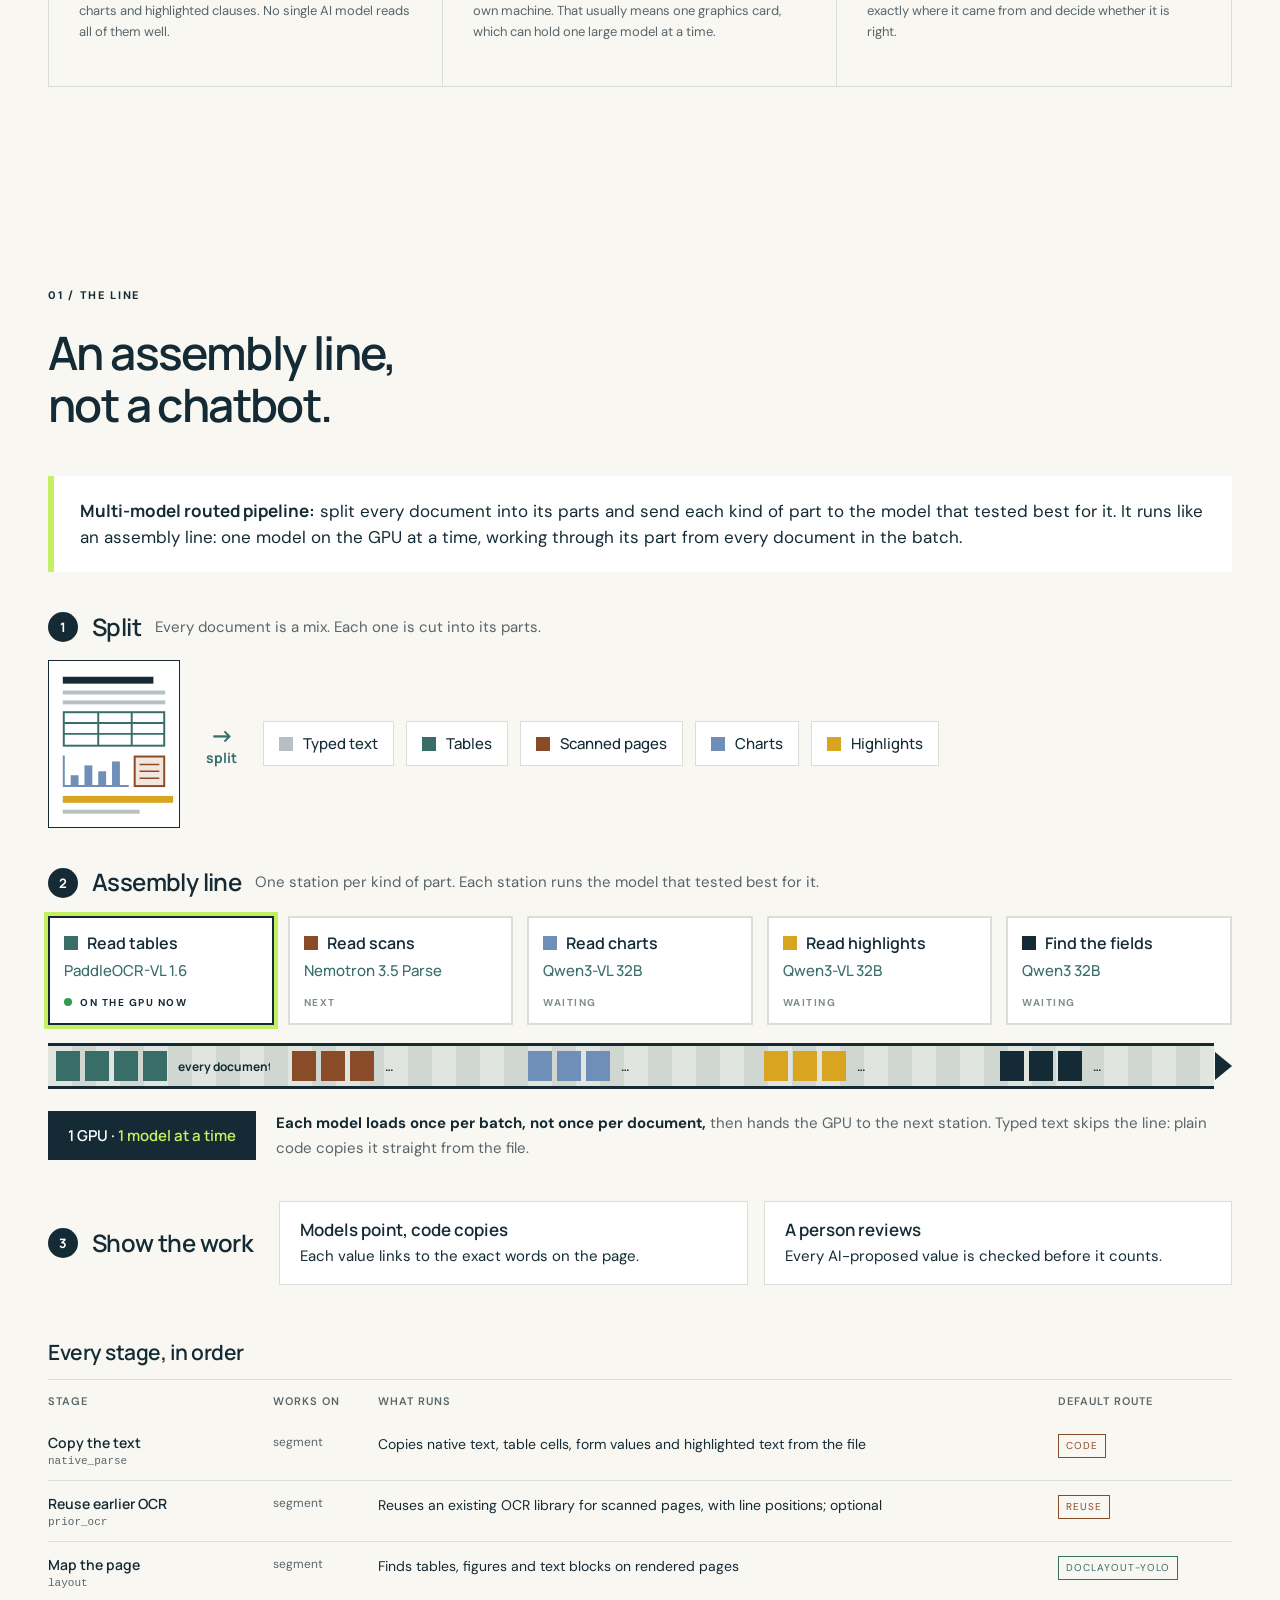
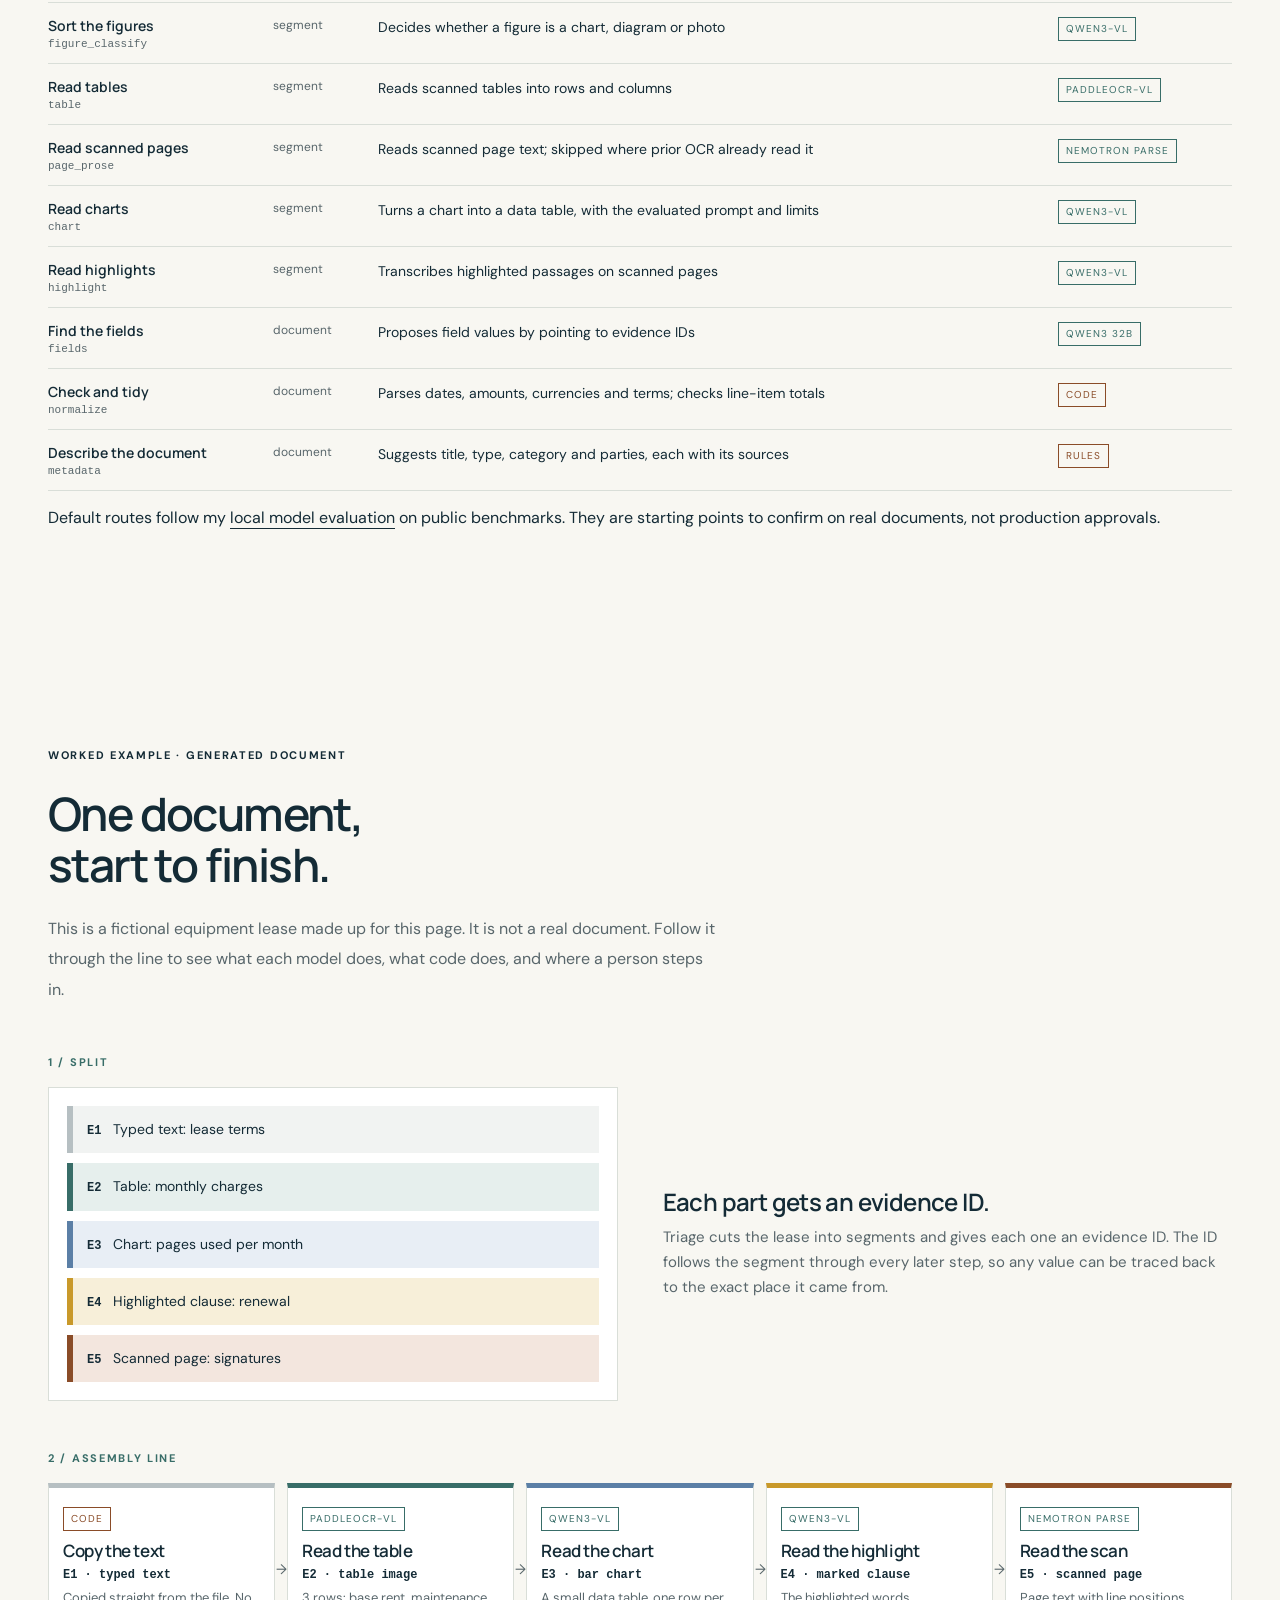
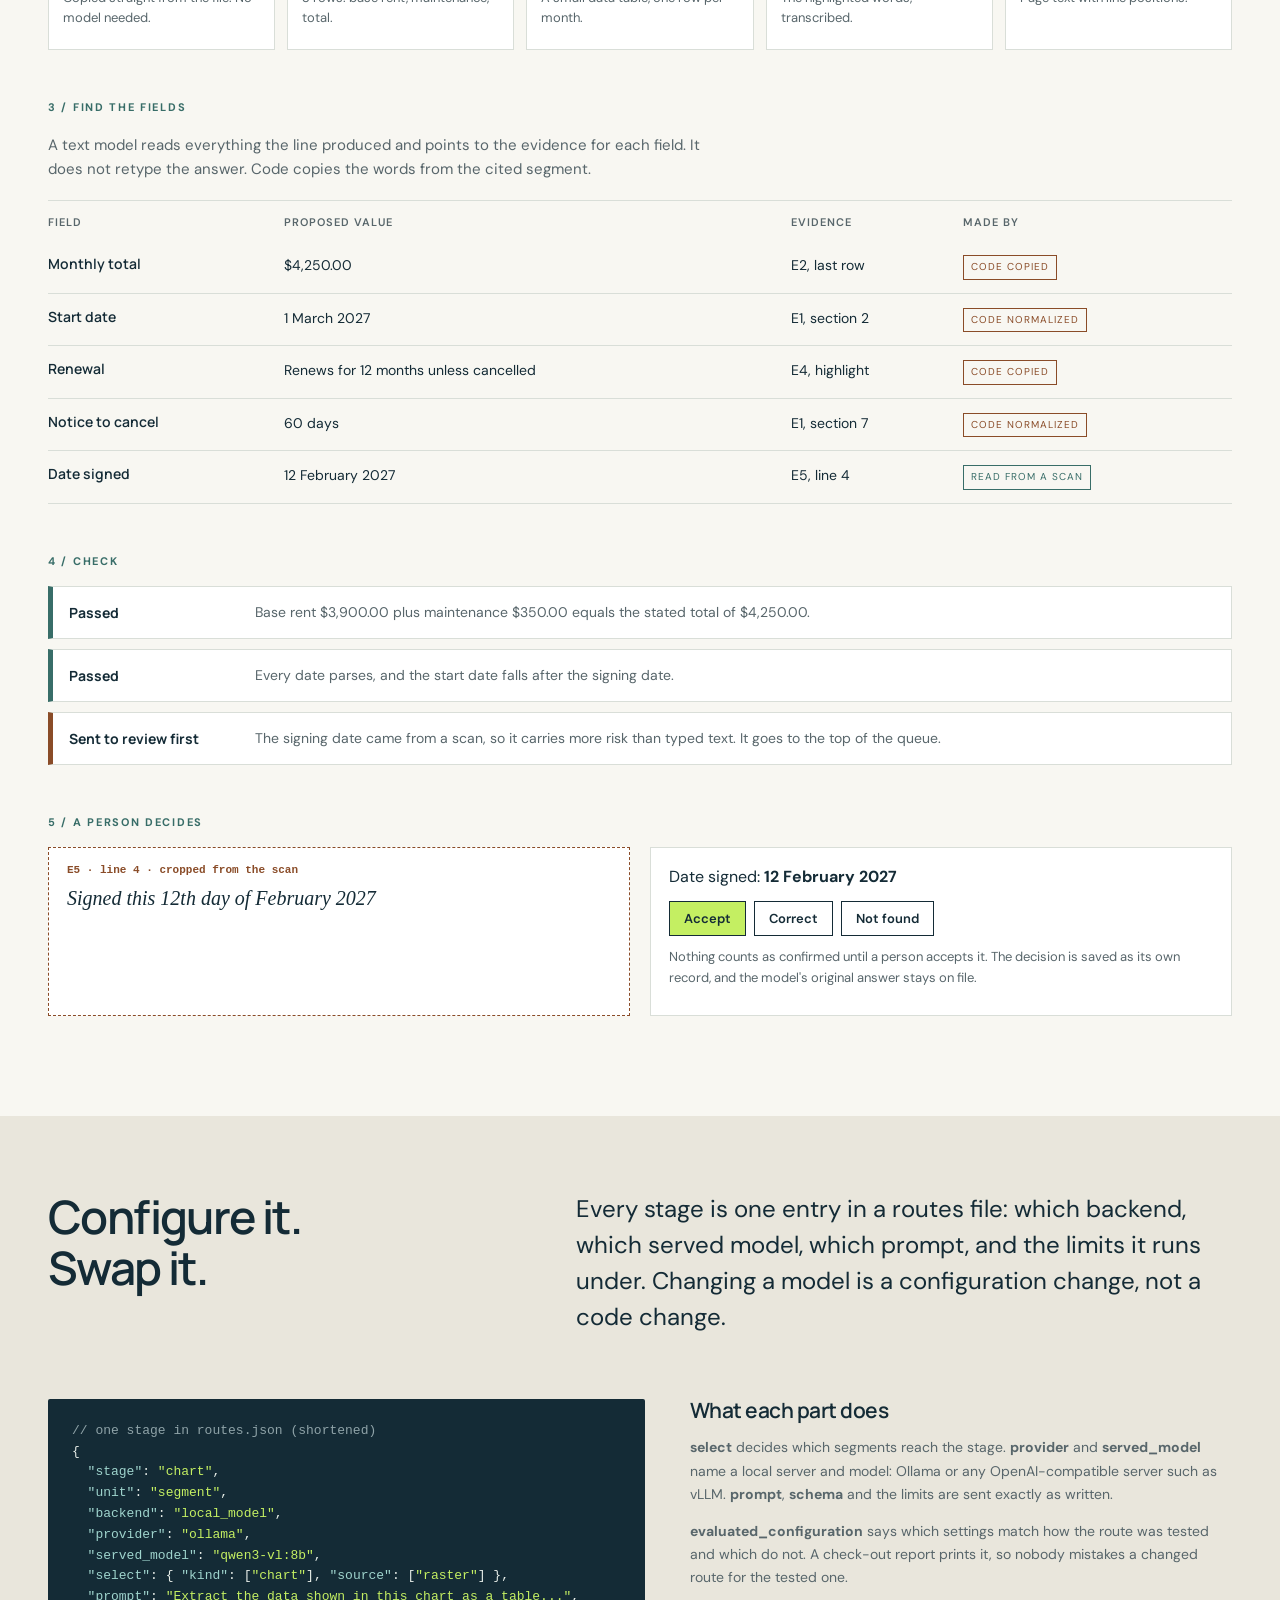
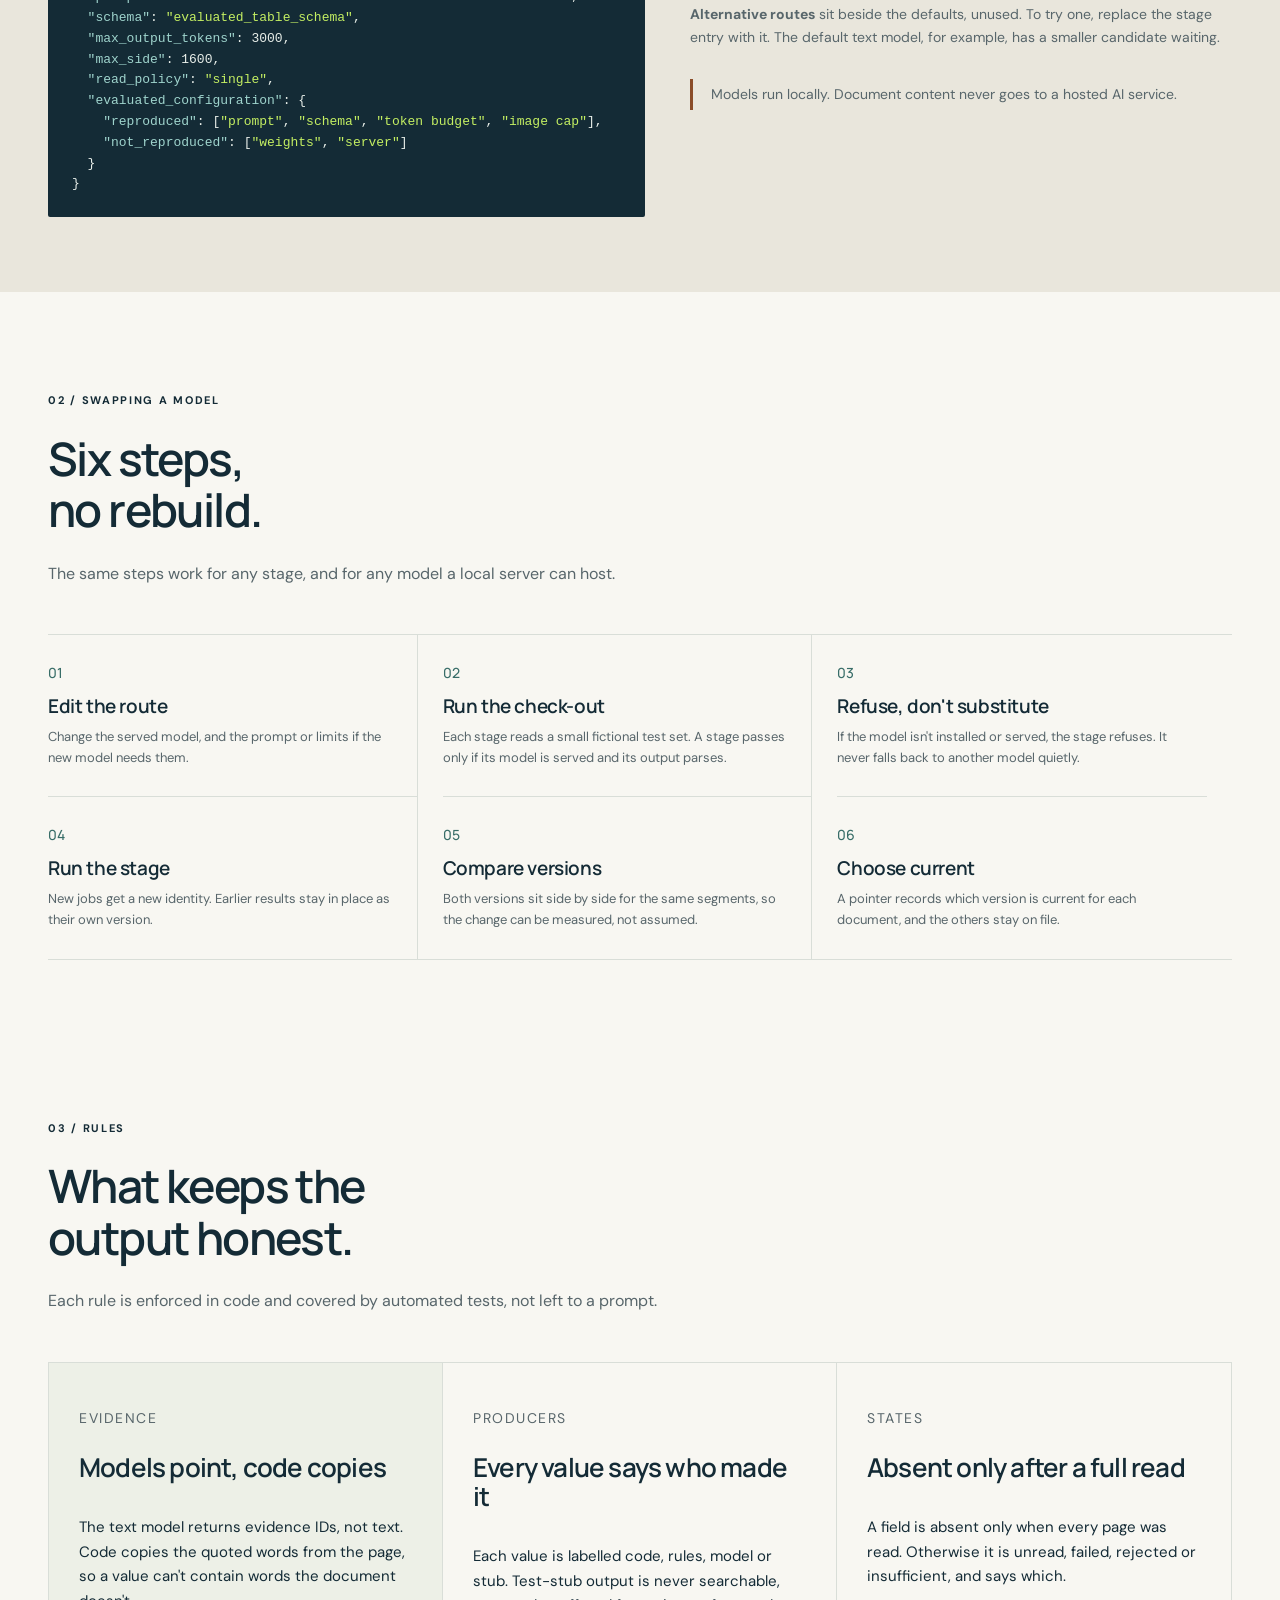
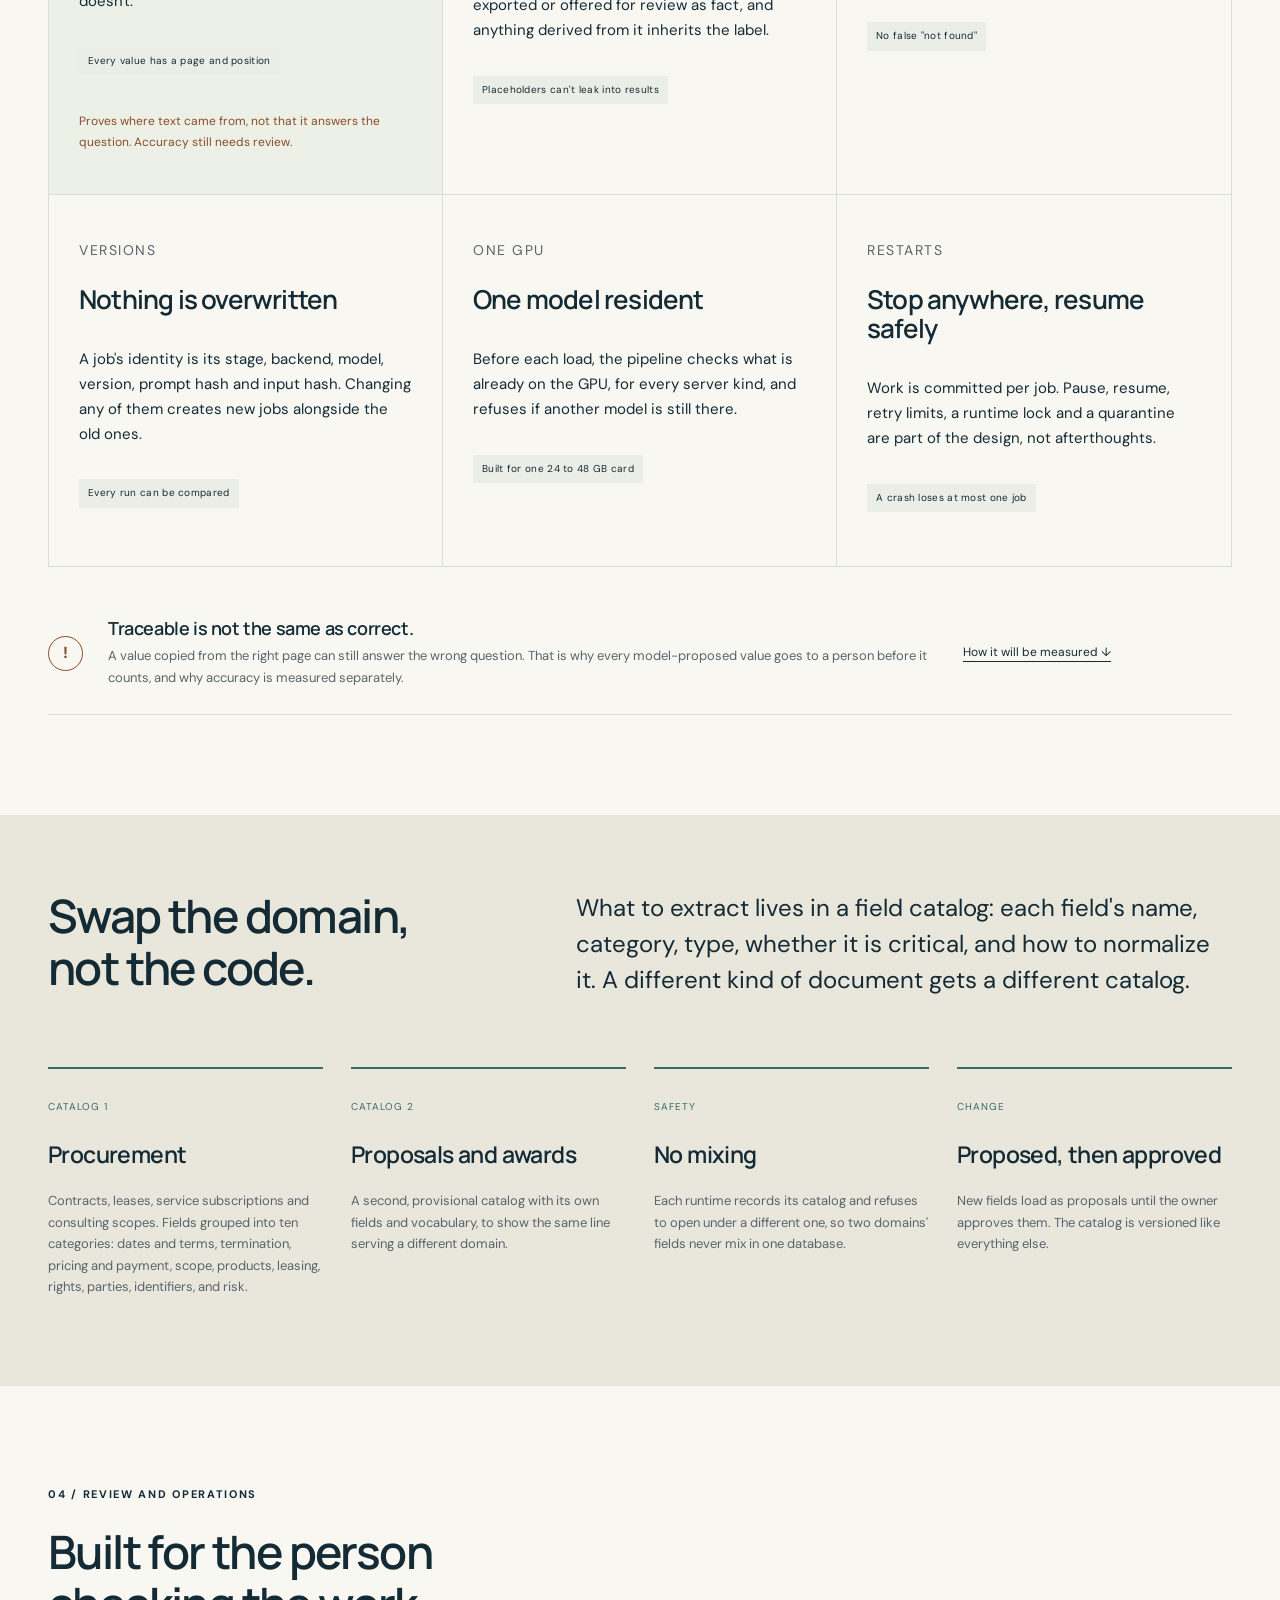
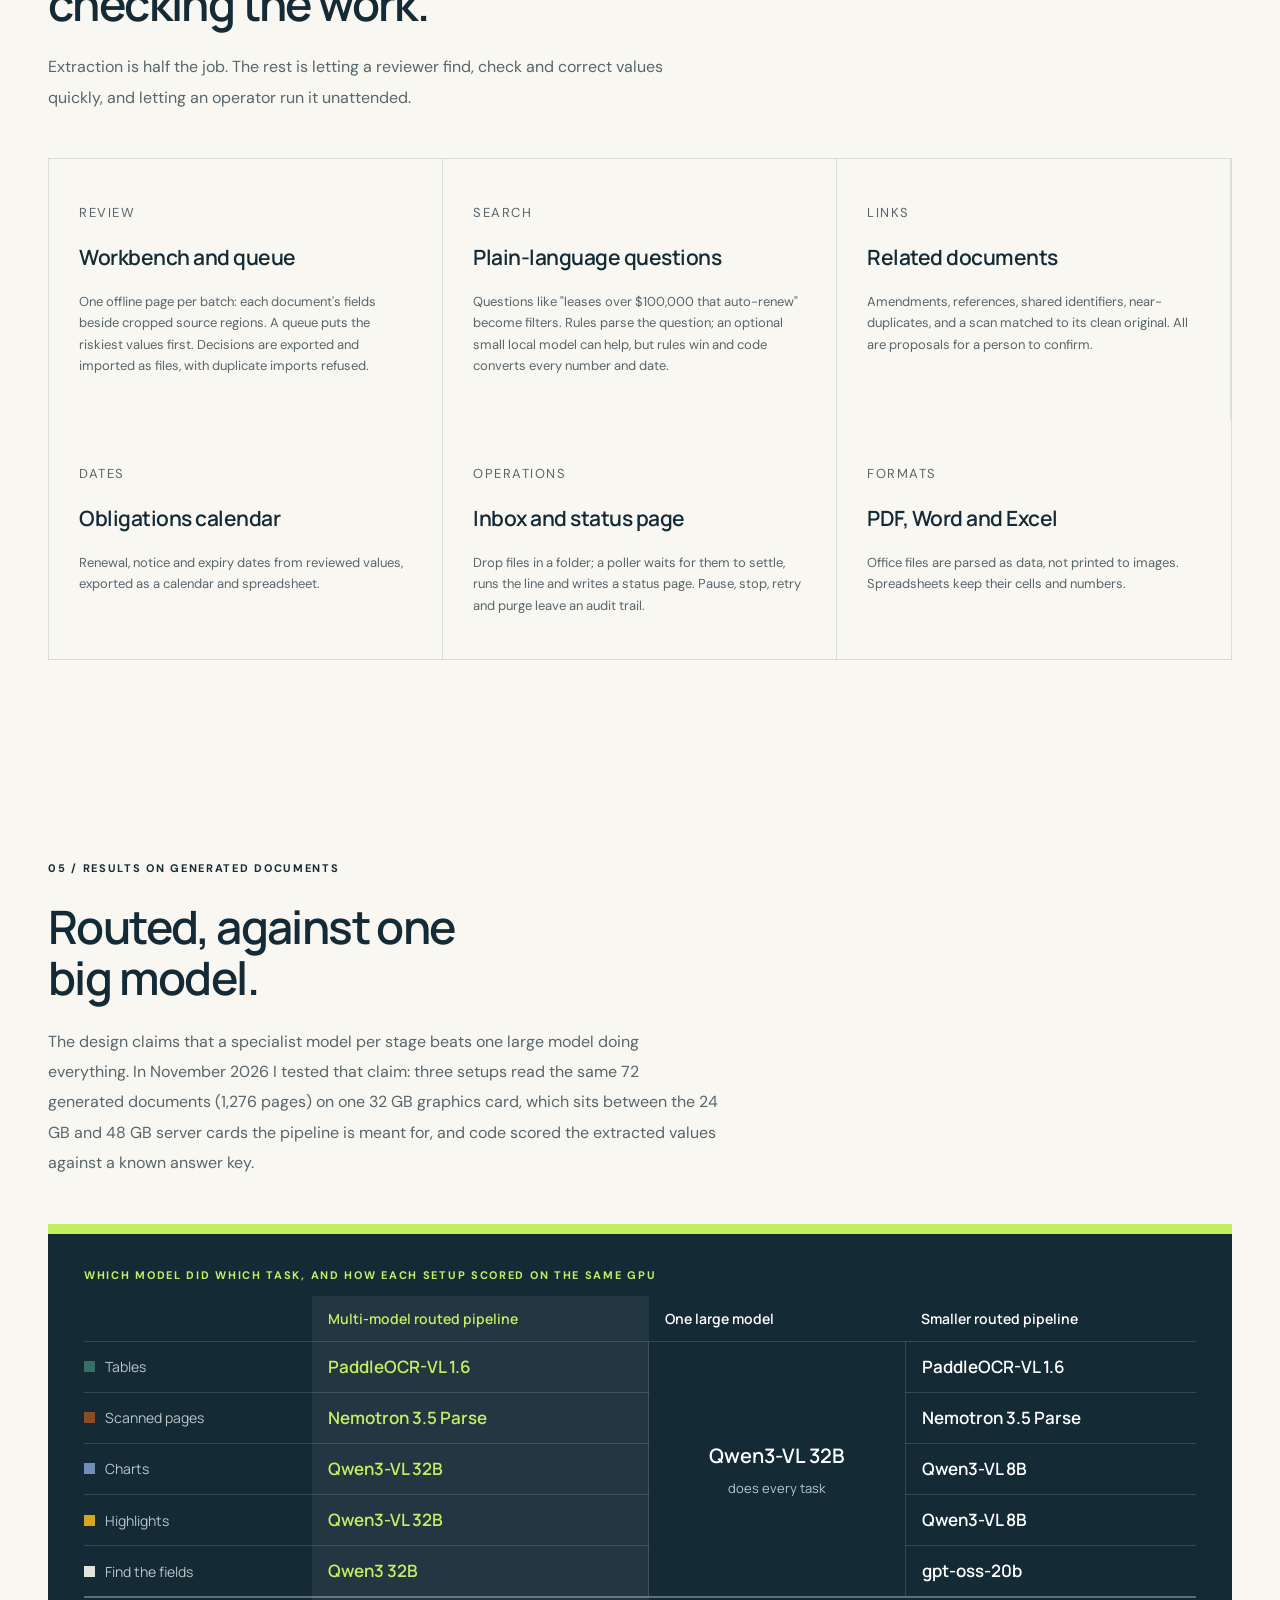
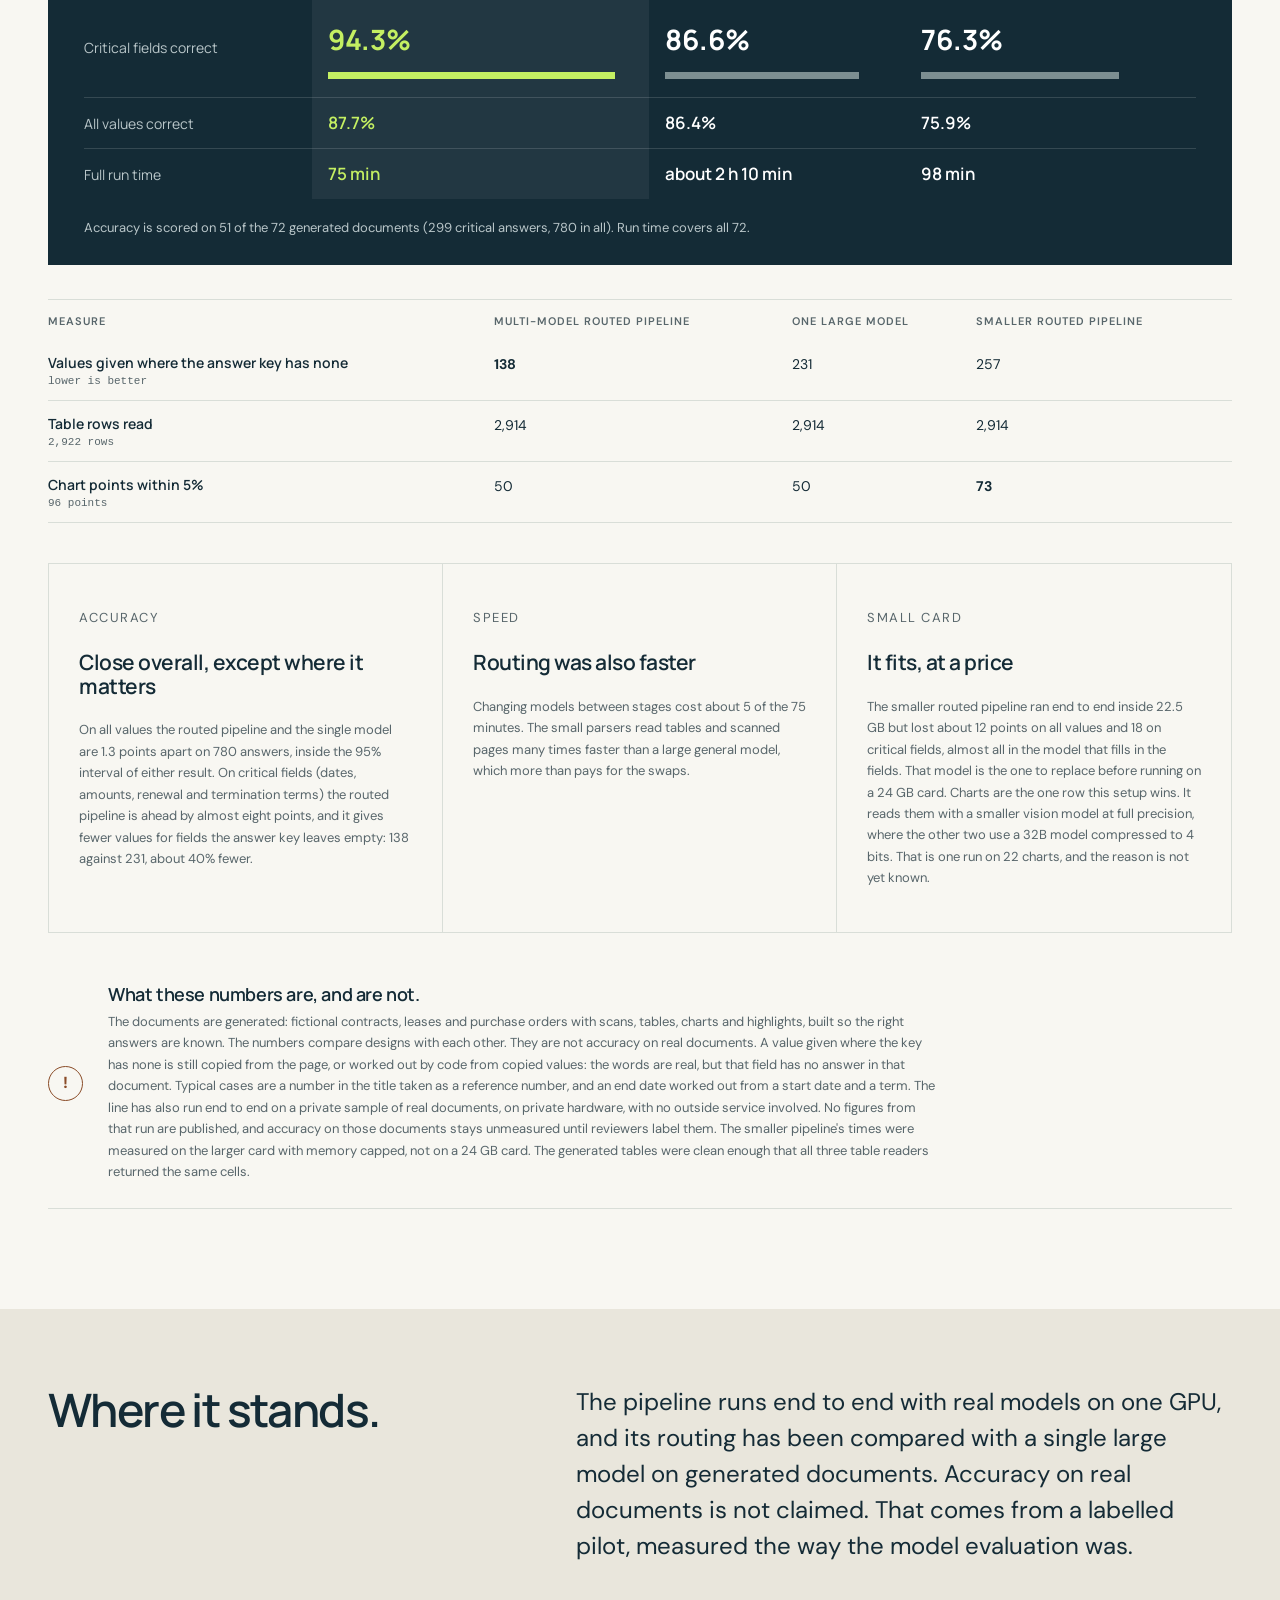
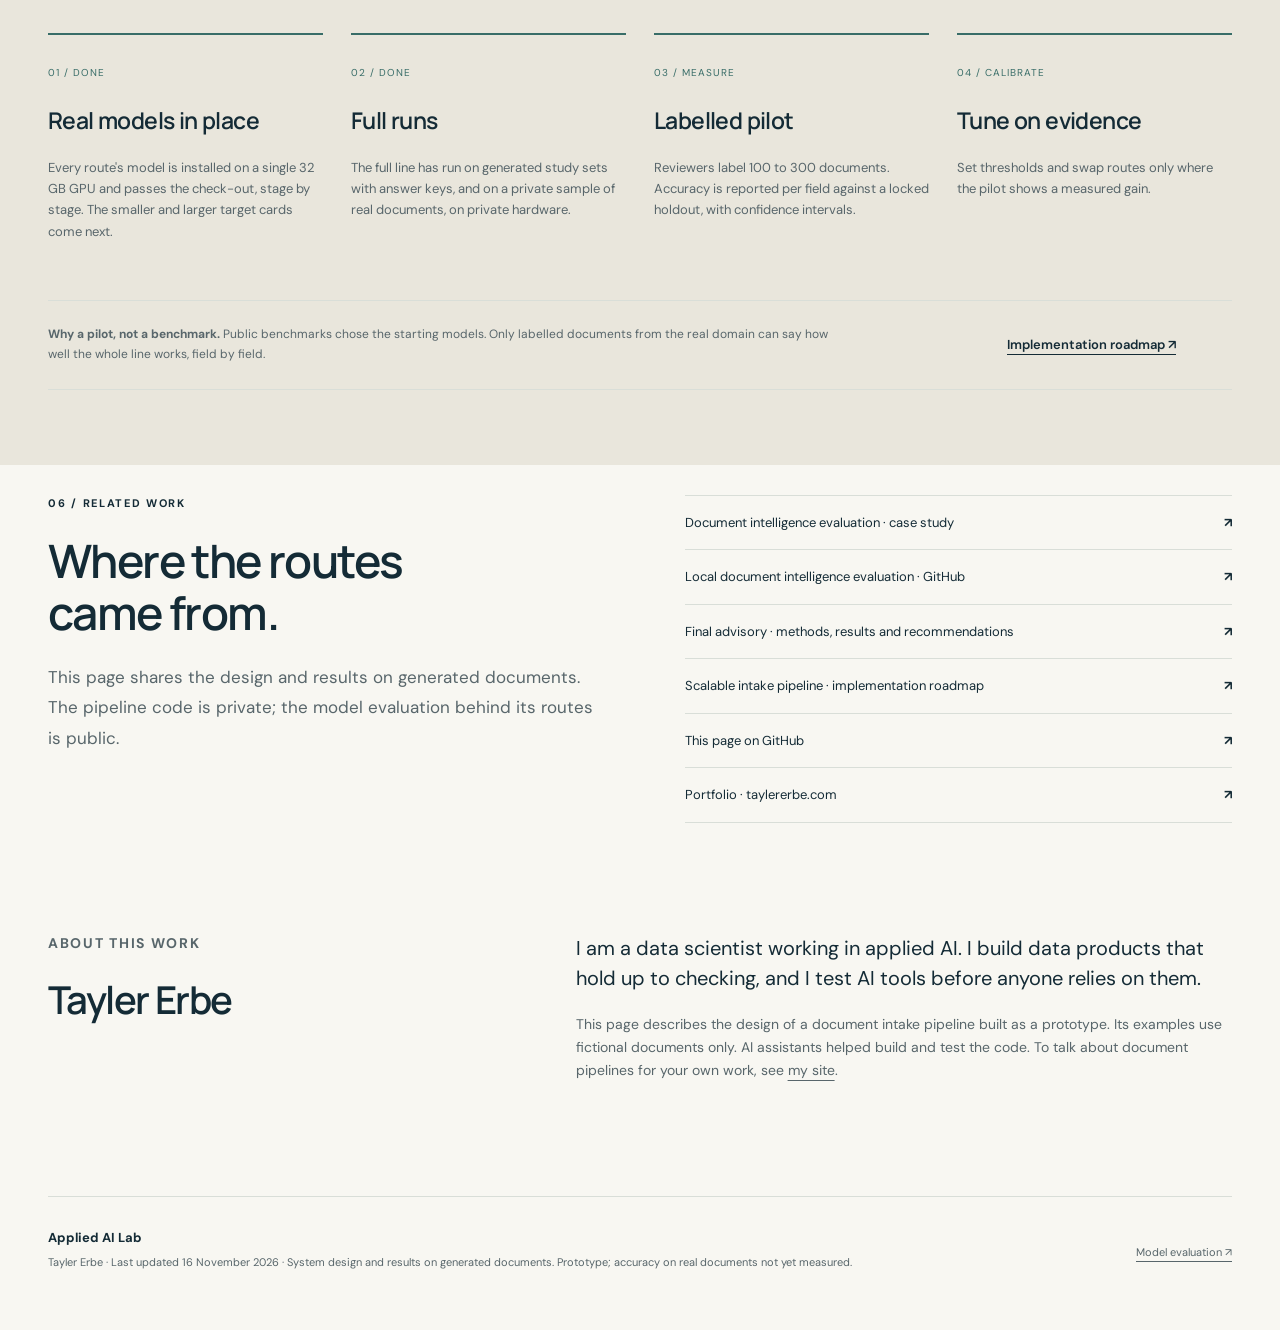
==== commit c53e2e5b: "Brief: assembly-line flow diagram and score panel; remove repeated content The line section opens wi" ====
--- a/brief/index.html
+++ b/brief/index.html
@@ -90,14 +90,52 @@
 <div class="section-head">
 <p class="eyebrow">01 / THE LINE</p>
 <h2>An assembly line,<br>not a chatbot.</h2>
-<p>Documents are split into segments: prose, tables, forms, charts and highlighted passages. Each stage takes only the segments it handles, in order, across the whole batch.</p>
-</div>
-<ol class="pipeline">
-<li><span>01 / TAKE IN</span><h3>Ingest and triage</h3><p>Hash every file, skip duplicates, quarantine what can't be opened safely. Find native text, scanned pages, tables, forms, charts and highlights, and flag skewed or rotated pages.</p></li>
-<li><span>02 / READ</span><h3>Text first, models second</h3><p>Copy native text straight from the file. Reuse earlier OCR when it exists. Send only scanned pages to a page-reading model.</p></li>
-<li><span>03 / LOOK</span><h3>A route per region</h3><p>Layout, figure type, tables, charts and highlights each go to the model that tested best for that task.</p></li>
-<li><span>04 / UNDERSTAND</span><h3>Fields, then checks</h3><p>A text model points to the evidence for each field. Code normalizes dates, money and terms, then suggests document type and metadata.</p></li>
+</div>
+<p class="flow-def"><b>Multi-model routed pipeline:</b> split every document into its parts and send each kind of part to the model that tested best for it. It runs like an assembly line: one model on the GPU at a time, working through its part from every document in the batch.</p>
+
+<div class="flow-step">
+<div class="flow-head"><span class="flow-n">1</span><h3>Split</h3><p>Every document is a mix. Each one is cut into its parts.</p></div>
+<div class="flow-split">
+<svg class="flow-doc" viewBox="0 0 132 168" role="img" aria-label="A document with text, a table, a chart, a scanned block and a highlighted line"><rect x="14" y="16" width="92" height="7" fill="#142b36"/><rect x="14" y="30" width="104" height="4" fill="#b6bfc2"/><rect x="14" y="40" width="104" height="4" fill="#b6bfc2"/><g fill="none" stroke="#386d68" stroke-width="2"><rect x="15" y="52" width="102" height="34"/><path d="M15 63h102M15 74h102M50 52v34M84 52v34"/></g><g fill="#6f8fb8"><rect x="22" y="116" width="8" height="10"/><rect x="36" y="106" width="8" height="20"/><rect x="50" y="112" width="8" height="14"/><rect x="64" y="102" width="8" height="24"/></g><path d="M15 96v31h66" fill="none" stroke="#6f8fb8" stroke-width="2"/><rect x="87" y="97" width="30" height="30" fill="#f3e6de" stroke="#8a4c28" stroke-width="2"/><path d="M92 105h20M92 112h20M92 119h20" stroke="#8a4c28" stroke-width="1.5"/><rect x="14" y="137" width="112" height="7" fill="#d9a520"/><rect x="14" y="151" width="78" height="4" fill="#b6bfc2"/></svg>
+<p class="flow-arrow" aria-hidden="true"><span>&rarr;</span>split</p>
+<ul class="flow-parts">
+<li><i class="sw c-text"></i>Typed text</li>
+<li><i class="sw c-table"></i>Tables</li>
+<li><i class="sw c-scan"></i>Scanned pages</li>
+<li><i class="sw c-chart"></i>Charts</li>
+<li><i class="sw c-high"></i>Highlights</li>
+</ul>
+</div>
+</div>
+
+<div class="flow-step">
+<div class="flow-head"><span class="flow-n">2</span><h3>Assembly line</h3><p>One station per kind of part. Each station runs the model that tested best for it.</p></div>
+<ol class="stations">
+<li class="on"><h4><i class="sw c-table"></i>Read tables</h4><p class="m">PaddleOCR-VL 1.6</p><p class="st">On the GPU now</p></li>
+<li><h4><i class="sw c-scan"></i>Read scans</h4><p class="m">Nemotron 3.5 Parse</p><p class="st">Next</p></li>
+<li><h4><i class="sw c-chart"></i>Read charts</h4><p class="m">Qwen3-VL 32B</p><p class="st">Waiting</p></li>
+<li><h4><i class="sw c-high"></i>Read highlights</h4><p class="m">Qwen3-VL 32B</p><p class="st">Waiting</p></li>
+<li><h4><i class="sw c-fields"></i>Find the fields</h4><p class="m">Qwen3 32B</p><p class="st">Waiting</p></li>
 </ol>
+<div class="belt" aria-hidden="true">
+<div class="c-table"><i></i><i></i><i></i><i></i><span>every document</span></div>
+<div class="c-scan"><i></i><i></i><i></i><span>&hellip;</span></div>
+<div class="c-chart"><i></i><i></i><i></i><span>&hellip;</span></div>
+<div class="c-high"><i></i><i></i><i></i><span>&hellip;</span></div>
+<div class="c-fields"><i></i><i></i><i></i><span>&hellip;</span></div>
+</div>
+<div class="gpu-note"><p class="gpu-badge">1 GPU &middot; <b>1 model at a time</b></p><p><b>Each model loads once per batch, not once per document,</b> then hands the GPU to the next station. Typed text skips the line: plain code copies it straight from the file.</p></div>
+</div>
+
+<div class="flow-step flow-show">
+<div class="flow-head"><span class="flow-n">3</span><h3>Show the work</h3></div>
+<div class="show">
+<div><h4>Models point, code copies</h4><p>Each value links to the exact words on the page.</p></div>
+<div><h4>A person reviews</h4><p>Every AI-proposed value is checked before it counts.</p></div>
+</div>
+</div>
+
+<h3 class="flow-sub">Every stage, in order</h3>
 <div class="compare-wrap" role="region" aria-label="The eleven stages" tabindex="0">
 <table class="compare stage-table">
 <thead><tr><th scope="col">Stage</th><th scope="col">Works on</th><th scope="col">What runs</th><th scope="col">Default route</th></tr></thead>
@@ -109,7 +147,7 @@
 <tr><td>Read tables<small>table</small></td><td class="unit">segment</td><td>Reads scanned tables into rows and columns</td><td><span class="tag model">PaddleOCR-VL</span></td></tr>
 <tr><td>Read scanned pages<small>page_prose</small></td><td class="unit">segment</td><td>Reads scanned page text; skipped where prior OCR already read it</td><td><span class="tag model">Nemotron Parse</span></td></tr>
 <tr><td>Read charts<small>chart</small></td><td class="unit">segment</td><td>Turns a chart into a data table, with the evaluated prompt and limits</td><td><span class="tag model">Qwen3-VL</span></td></tr>
-<tr><td>Read highlights<small>highlight</small></td><td class="unit">segment</td><td>Transcribes highlighted passages on scanned pages</td><td><span class="tag model">Qwen2.5-VL</span></td></tr>
+<tr><td>Read highlights<small>highlight</small></td><td class="unit">segment</td><td>Transcribes highlighted passages on scanned pages</td><td><span class="tag model">Qwen3-VL</span></td></tr>
 <tr><td>Find the fields<small>fields</small></td><td class="unit">document</td><td>Proposes field values by pointing to evidence IDs</td><td><span class="tag model">Qwen3 32B</span></td></tr>
 <tr><td>Check and tidy<small>normalize</small></td><td class="unit">document</td><td>Parses dates, amounts, currencies and terms; checks line-item totals</td><td><span class="tag rules">code</span></td></tr>
 <tr><td>Describe the document<small>metadata</small></td><td class="unit">document</td><td>Suggests title, type, category and parties, each with its sources</td><td><span class="tag rules">rules</span></td></tr>
@@ -137,7 +175,7 @@
 <div class="seg seg-scan"><b>E5</b> Scanned page: signatures</div>
 </figure>
 <div class="ex-note">
-<h3>Every document is a mix.</h3>
+<h3>Each part gets an evidence ID.</h3>
 <p>Triage cuts the lease into segments and gives each one an evidence ID. The ID follows the segment through every later step, so any value can be traced back to the exact place it came from.</p>
 </div>
 </div>
@@ -149,10 +187,9 @@
 <li class="s-text"><span class="tag rules">code</span><h3>Copy the text</h3><p class="ex-in">E1 · typed text</p><p class="ex-out">Copied straight from the file. No model needed.</p></li>
 <li class="s-table"><span class="tag model">PaddleOCR-VL</span><h3>Read the table</h3><p class="ex-in">E2 · table image</p><p class="ex-out">3 rows: base rent, maintenance, total.</p></li>
 <li class="s-chart"><span class="tag model">Qwen3-VL</span><h3>Read the chart</h3><p class="ex-in">E3 · bar chart</p><p class="ex-out">A small data table, one row per month.</p></li>
-<li class="s-high"><span class="tag model">Qwen2.5-VL</span><h3>Read the highlight</h3><p class="ex-in">E4 · marked clause</p><p class="ex-out">The highlighted words, transcribed.</p></li>
+<li class="s-high"><span class="tag model">Qwen3-VL</span><h3>Read the highlight</h3><p class="ex-in">E4 · marked clause</p><p class="ex-out">The highlighted words, transcribed.</p></li>
 <li class="s-scan"><span class="tag model">Nemotron Parse</span><h3>Read the scan</h3><p class="ex-in">E5 · scanned page</p><p class="ex-out">Page text with line positions.</p></li>
 </ol>
-<p class="ex-caption"><b>One GPU, one model at a time.</b> Each model loads once for the whole batch, reads its kind of segment from every document, then hands the GPU to the next model.</p>
 </div>
 
 <div class="ex-step">
@@ -329,28 +366,43 @@
 <div class="section-head">
 <p class="eyebrow">05 / RESULTS ON GENERATED DOCUMENTS</p>
 <h2>Routed, against one<br>big model.</h2>
-<p>The design claims that a specialist model per stage beats one large model doing everything. In November 2026 I tested that claim: three setups read the same 72 generated documents (1,276 pages) on one 32 GB graphics card, which sits between the 24 GB and 48 GB server cards the pipeline is meant for, and code scored every extracted value against a known answer key.</p>
+<p>The design claims that a specialist model per stage beats one large model doing everything. In November 2026 I tested that claim: three setups read the same 72 generated documents (1,276 pages) on one 32 GB graphics card, which sits between the 24 GB and 48 GB server cards the pipeline is meant for, and code scored the extracted values against a known answer key.</p>
+</div>
+<div class="score">
+<p class="score-eyebrow">Which model did which task, and how each setup scored on the same GPU</p>
+<div class="score-wrap" role="region" aria-label="Models and scores for the three setups" tabindex="0">
+<table>
+<thead><tr><td></td><th scope="col" class="r">Multi-model routed pipeline</th><th scope="col">One large model</th><th scope="col">Smaller routed pipeline</th></tr></thead>
+<tbody>
+<tr><th scope="row"><i class="sw c-table"></i>Tables</th><td class="r">PaddleOCR-VL 1.6</td><td class="one" rowspan="5">Qwen3-VL 32B<small>does every task</small></td><td>PaddleOCR-VL 1.6</td></tr>
+<tr><th scope="row"><i class="sw c-scan"></i>Scanned pages</th><td class="r">Nemotron 3.5 Parse</td><td>Nemotron 3.5 Parse</td></tr>
+<tr><th scope="row"><i class="sw c-chart"></i>Charts</th><td class="r">Qwen3-VL 32B</td><td>Qwen3-VL 8B</td></tr>
+<tr><th scope="row"><i class="sw c-high"></i>Highlights</th><td class="r">Qwen3-VL 32B</td><td>Qwen3-VL 8B</td></tr>
+<tr><th scope="row"><i class="sw c-fields"></i>Find the fields</th><td class="r">Qwen3 32B</td><td>gpt-oss-20b</td></tr>
+<tr class="big"><th scope="row">Critical fields correct</th><td class="r">94.3%<span class="bar" style="width:94.3%"></span></td><td>86.6%<span class="bar" style="width:86.6%"></span></td><td>76.3%<span class="bar" style="width:76.3%"></span></td></tr>
+<tr><th scope="row">All values correct</th><td class="r">87.7%</td><td>86.4%</td><td>75.9%</td></tr>
+<tr><th scope="row">Full run time</th><td class="r">75 min</td><td>about 2 h 10 min</td><td>98 min</td></tr>
+</tbody>
+</table>
+</div>
+<p class="score-foot"><span>Accuracy is scored on 51 of the 72 generated documents (299 critical answers, 780 in all). Run time covers all 72.</span></p>
 </div>
 <div class="compare-wrap">
 <table class="compare stage-table results-compare">
-<thead><tr><th>Measure</th><th>Routed pipeline</th><th>One large model</th><th>Small-card models</th></tr></thead>
+<thead><tr><th>Measure</th><th>Multi-model routed pipeline</th><th>One large model</th><th>Smaller routed pipeline</th></tr></thead>
 <tbody>
-<tr><td>Models used in each setup</td><td>A specialist per stage: PaddleOCR-VL-1.6, Nemotron 3.5 Parse, Qwen3-VL 32B, Qwen3 32B</td><td>Qwen3-VL 32B for every stage: the largest general vision model the card could hold</td><td>The same two parsers, with Qwen3-VL 8B and gpt-oss-20b, held to 22.5 GB of memory</td></tr>
-<tr><td>Critical fields correct<small>299 answers</small></td><td><b>94.3%</b></td><td>86.6%</td><td>76.3%</td></tr>
-<tr><td>All values correct<small>780 answers</small></td><td><b>87.7%</b></td><td>86.4%</td><td>75.9%</td></tr>
 <tr><td>Values given where the answer key has none<small>lower is better</small></td><td><b>138</b></td><td>231</td><td>257</td></tr>
 <tr><td>Table rows read<small>2,922 rows</small></td><td>2,914</td><td>2,914</td><td>2,914</td></tr>
 <tr><td>Chart points within 5%<small>96 points</small></td><td>50</td><td>50</td><td><b>73</b></td></tr>
-<tr><td>Time for all 72 documents</td><td><b>75 minutes</b></td><td>about 2 hours 10 minutes</td><td>98 minutes</td></tr>
 </tbody>
 </table>
 </div>
 <div class="results-band" style="margin-top:40px">
 <article><p class="route-id">ACCURACY</p><h3>Close overall, except where it matters</h3><p>On all values the routed pipeline and the single model are 1.3 points apart on 780 answers, inside the 95% interval of either result. On critical fields (dates, amounts, renewal and termination terms) the routed pipeline is ahead by almost eight points, and it gives fewer values for fields the answer key leaves empty: 138 against 231, about 40% fewer.</p></article>
 <article><p class="route-id">SPEED</p><h3>Routing was also faster</h3><p>Changing models between stages cost about 5 of the 75 minutes. The small parsers read tables and scanned pages many times faster than a large general model, which more than pays for the swaps.</p></article>
-<article><p class="route-id">SMALL CARD</p><h3>It fits, at a price</h3><p>The small-card set ran end to end inside 22.5 GB but lost about 12 points on all values and 18 on critical fields, almost all in the model that fills in the fields. That model is the one to replace before running on a 24 GB card. Charts are the one row this setup wins. It reads them with a smaller vision model at full precision, where the other two use a 32B model compressed to 4 bits. That is one run on 22 charts, and the reason is not yet known.</p></article>
-</div>
-<div class="finding-note"><span class="note-symbol" aria-hidden="true">!</span><div><h3>What these numbers are, and are not.</h3><p>The documents are generated: fictional contracts, leases and purchase orders with scans, tables, charts and highlights, built so the right answers are known. The numbers compare designs with each other. They are not accuracy on real documents. A value given where the key has none is still copied from the page, or worked out by code from copied values: the words are real, but that field has no answer in that document. Typical cases are a number in the title taken as a reference number, and an end date worked out from a start date and a term. The line has also run end to end on a private sample of real documents, on private hardware, with no outside service involved. No figures from that run are published, and accuracy on those documents stays unmeasured until reviewers label them. Small-card times were measured on the larger card with memory capped, not on a 24 GB card. The generated tables were clean enough that all three table readers returned the same cells.</p></div></div>
+<article><p class="route-id">SMALL CARD</p><h3>It fits, at a price</h3><p>The smaller routed pipeline ran end to end inside 22.5 GB but lost about 12 points on all values and 18 on critical fields, almost all in the model that fills in the fields. That model is the one to replace before running on a 24 GB card. Charts are the one row this setup wins. It reads them with a smaller vision model at full precision, where the other two use a 32B model compressed to 4 bits. That is one run on 22 charts, and the reason is not yet known.</p></article>
+</div>
+<div class="finding-note"><span class="note-symbol" aria-hidden="true">!</span><div><h3>What these numbers are, and are not.</h3><p>The documents are generated: fictional contracts, leases and purchase orders with scans, tables, charts and highlights, built so the right answers are known. The numbers compare designs with each other. They are not accuracy on real documents. A value given where the key has none is still copied from the page, or worked out by code from copied values: the words are real, but that field has no answer in that document. Typical cases are a number in the title taken as a reference number, and an end date worked out from a start date and a term. The line has also run end to end on a private sample of real documents, on private hardware, with no outside service involved. No figures from that run are published, and accuracy on those documents stays unmeasured until reviewers label them. The smaller pipeline's times were measured on the larger card with memory capped, not on a 24 GB card. The generated tables were clean enough that all three table readers returned the same cells.</p></div></div>
 </section>
 
 <section class="use-section" id="next">
@@ -396,7 +448,7 @@
 </section>
 </main>
 <footer class="wrap">
-<div><strong>Applied AI Lab</strong><p>Tayler Erbe · Last updated 14 November 2026 · System design and results on generated documents. Prototype; accuracy on real documents not yet measured.</p></div>
+<div><strong>Applied AI Lab</strong><p>Tayler Erbe · Last updated 16 November 2026 · System design and results on generated documents. Prototype; accuracy on real documents not yet measured.</p></div>
 <a href="https://taylererbe.com/document-intelligence-evaluation.html">Model evaluation ↗</a>
 </footer>
 </body>
--- a/brief/pipeline.css
+++ b/brief/pipeline.css
@@ -72,3 +72,64 @@
 .ex-small{font-size:13px;color:var(--muted)}
 @media(max-width:1000px){.ex-line{grid-template-columns:1fr 1fr}.ex-line li::after{display:none}}
 @media(max-width:700px){.ex-split,.ex-review{grid-template-columns:1fr}.ex-line{grid-template-columns:1fr}.ex-checks li{grid-template-columns:1fr;gap:4px}.ex-fields td:first-child{white-space:normal}}
+
+/* Flow diagram in "The line", and the score panel in Results */
+.flow-def{background:var(--white);border-left:6px solid var(--lime);padding:22px 26px;font-size:17px;line-height:1.55;margin:0}
+.flow-def b{font-family:var(--display)}
+.flow-step{margin-top:40px}
+.flow-head{display:flex;align-items:center;gap:6px 14px;flex-wrap:wrap;margin-bottom:18px}
+.flow-n{flex:none;width:30px;height:30px;border-radius:50%;background:var(--ink);color:#fff;font:700 13px/30px var(--display);text-align:center}
+.flow-head h3{font-size:24px;letter-spacing:-.6px;margin:0}
+.flow-head p{margin:0;color:var(--muted);font-size:15px}
+.sw{display:inline-block;width:14px;height:14px;background:var(--c);flex:none}
+.c-text{--c:#b6bfc2}.c-table{--c:var(--teal)}.c-scan{--c:var(--amber)}.c-chart{--c:#6f8fb8}.c-high{--c:#d9a520}.c-fields{--c:var(--ink)}
+.flow-split{display:flex;align-items:center;gap:20px 26px;flex-wrap:wrap}
+.flow-doc{width:132px;flex:none;background:var(--white);border:1px solid var(--ink)}
+.flow-arrow{margin:0;color:var(--teal);font:700 14px/1.2 var(--display);text-align:center}
+.flow-arrow span{display:block;font-size:24px}
+.flow-parts{list-style:none;display:flex;flex-wrap:wrap;gap:12px;margin:0;padding:0;flex:1 1 260px}
+.flow-parts li{display:flex;align-items:center;gap:10px;background:var(--white);border:1px solid var(--line);padding:11px 15px;font:500 15px var(--display)}
+.stations{list-style:none;margin:0;padding:0;display:grid;grid-template-columns:repeat(5,1fr);gap:14px}
+.stations li{background:var(--white);border:2px solid var(--line);padding:14px 14px 12px;min-width:0}
+.stations li.on{border-color:var(--ink);outline:4px solid var(--lime)}
+.stations h4{display:flex;align-items:center;gap:9px;font:600 16px var(--display);margin:0 0 6px}
+.stations .m{color:var(--teal);font:500 15px var(--display);margin:0 0 14px}
+.stations .st{font-size:10px;letter-spacing:1.5px;font-weight:700;color:#7f8c90;margin:0;text-transform:uppercase}
+.stations .on .st{color:var(--ink)}
+.stations .on .st::before{content:"";display:inline-block;width:8px;height:8px;border-radius:50%;background:#2e9e4f;margin-right:8px}
+.belt{position:relative;margin:18px 18px 0 0;display:grid;grid-template-columns:repeat(5,1fr);gap:14px;padding:5px 0;border-top:3px solid var(--ink);border-bottom:3px solid var(--ink);background:repeating-linear-gradient(90deg,#e1e5df 0 24px,#d0d7d0 24px 48px)}
+.belt::after{content:"";position:absolute;right:-18px;top:50%;transform:translateY(-50%);border:14px solid transparent;border-left:17px solid var(--ink);border-right:0}
+.belt div{display:flex;align-items:center;gap:5px;padding-left:8px;min-width:0;overflow:hidden}
+.belt i{width:24px;height:30px;background:var(--c);flex:none}
+.belt span{font:700 12px var(--display);white-space:nowrap;margin-left:6px}
+.gpu-note{display:grid;grid-template-columns:auto 1fr;gap:14px 20px;align-items:center;margin-top:22px}
+.gpu-note p{margin:0;color:var(--muted);font-size:15px}
+.gpu-note p b{color:var(--ink)}
+.gpu-note .gpu-badge{background:var(--ink);color:#fff;font:600 15px var(--display);padding:14px 20px;white-space:nowrap}
+.gpu-note .gpu-badge b{color:var(--lime);font-weight:600}
+.flow-show{display:grid;grid-template-columns:auto 1fr;gap:14px 26px;align-items:center}
+.flow-show .flow-head{margin:0}
+.show{display:grid;grid-template-columns:1fr 1fr;gap:16px}
+.show div{background:var(--white);border:1px solid var(--line);padding:16px 20px}
+.show h4{font:600 17px var(--display);margin:0 0 3px}
+.show p{margin:0;font-size:15px}
+.flow-sub{font-size:21px;letter-spacing:-.5px;margin:56px 0 14px}
+.score{background:var(--ink);color:#fff;border-top:10px solid var(--lime);padding:32px 36px 26px;margin:0 0 34px}
+.score-eyebrow{color:var(--lime);font-size:11px;letter-spacing:1.7px;font-weight:700;margin:0 0 12px;text-transform:uppercase}
+.score-wrap{overflow-x:auto}
+.score table{width:100%;min-width:660px;border-collapse:collapse;font-family:var(--display)}
+.score th,.score td{text-align:left;padding:11px 16px;border-top:1px solid rgba(255,255,255,.14);font-size:17px;font-weight:600;vertical-align:middle}
+.score thead th,.score thead td{border-top:0;font-size:14px}
+.score tbody th{font-weight:400;font-size:14px;color:#b9c6c9;padding-left:0;white-space:nowrap}
+.score th .sw{width:11px;height:11px;margin-right:10px}
+.score .c-fields{--c:#dfe4de}
+.score .r{background:rgba(255,255,255,.06);color:var(--lime)}
+.score td.one{text-align:center;font-size:20px;border-left:1px solid rgba(255,255,255,.14);border-right:1px solid rgba(255,255,255,.14)}
+.score td.one small{display:block;font-weight:400;font-size:13px;color:#b9c6c9;margin-top:6px}
+.score .big th,.score .big td{border-top:2px solid rgba(255,255,255,.32);padding-top:18px;padding-bottom:18px}
+.score .big td{font-size:28px;font-weight:700}
+.score .bar{display:block;height:7px;background:#7d8f92;margin-top:10px}
+.score .r .bar{background:var(--lime)}
+.score-foot{display:flex;justify-content:space-between;gap:8px 24px;flex-wrap:wrap;margin:18px 0 0;font-size:13px;color:#b9c6c9}
+@media(max-width:1000px){.stations{grid-template-columns:1fr;gap:10px}.stations li{display:grid;grid-template-columns:1fr auto;gap:2px 14px;align-items:center}.stations h4,.stations .m{margin:0}.stations .st{grid-column:2;grid-row:1/3}.belt i:nth-of-type(n+3),.belt span{display:none}.flow-show{grid-template-columns:1fr}}
+@media(max-width:700px){.flow-def{padding:18px 18px;font-size:16px}.gpu-note,.show{grid-template-columns:1fr}.gpu-note .gpu-badge{justify-self:start}.score{padding:24px 16px 20px}.belt{gap:6px}.belt i{width:16px;height:24px}.belt div{padding-left:4px}}
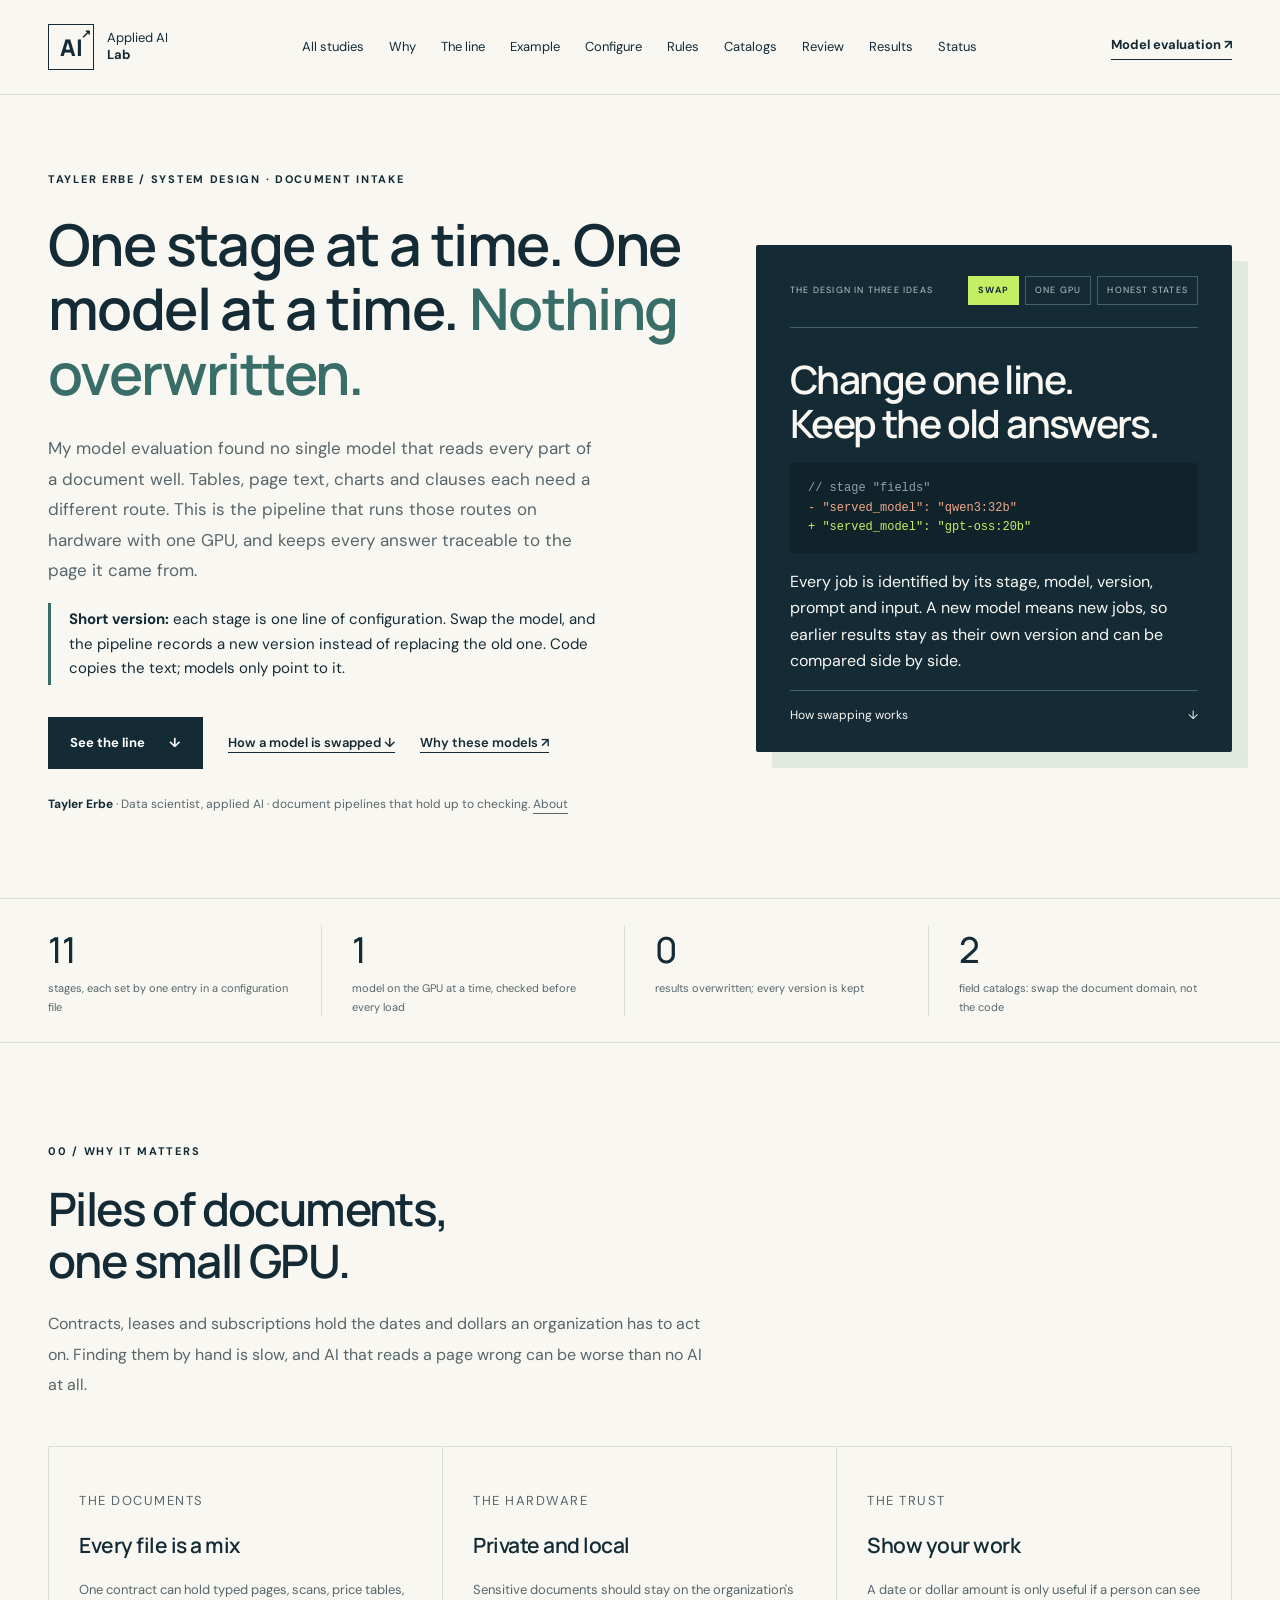
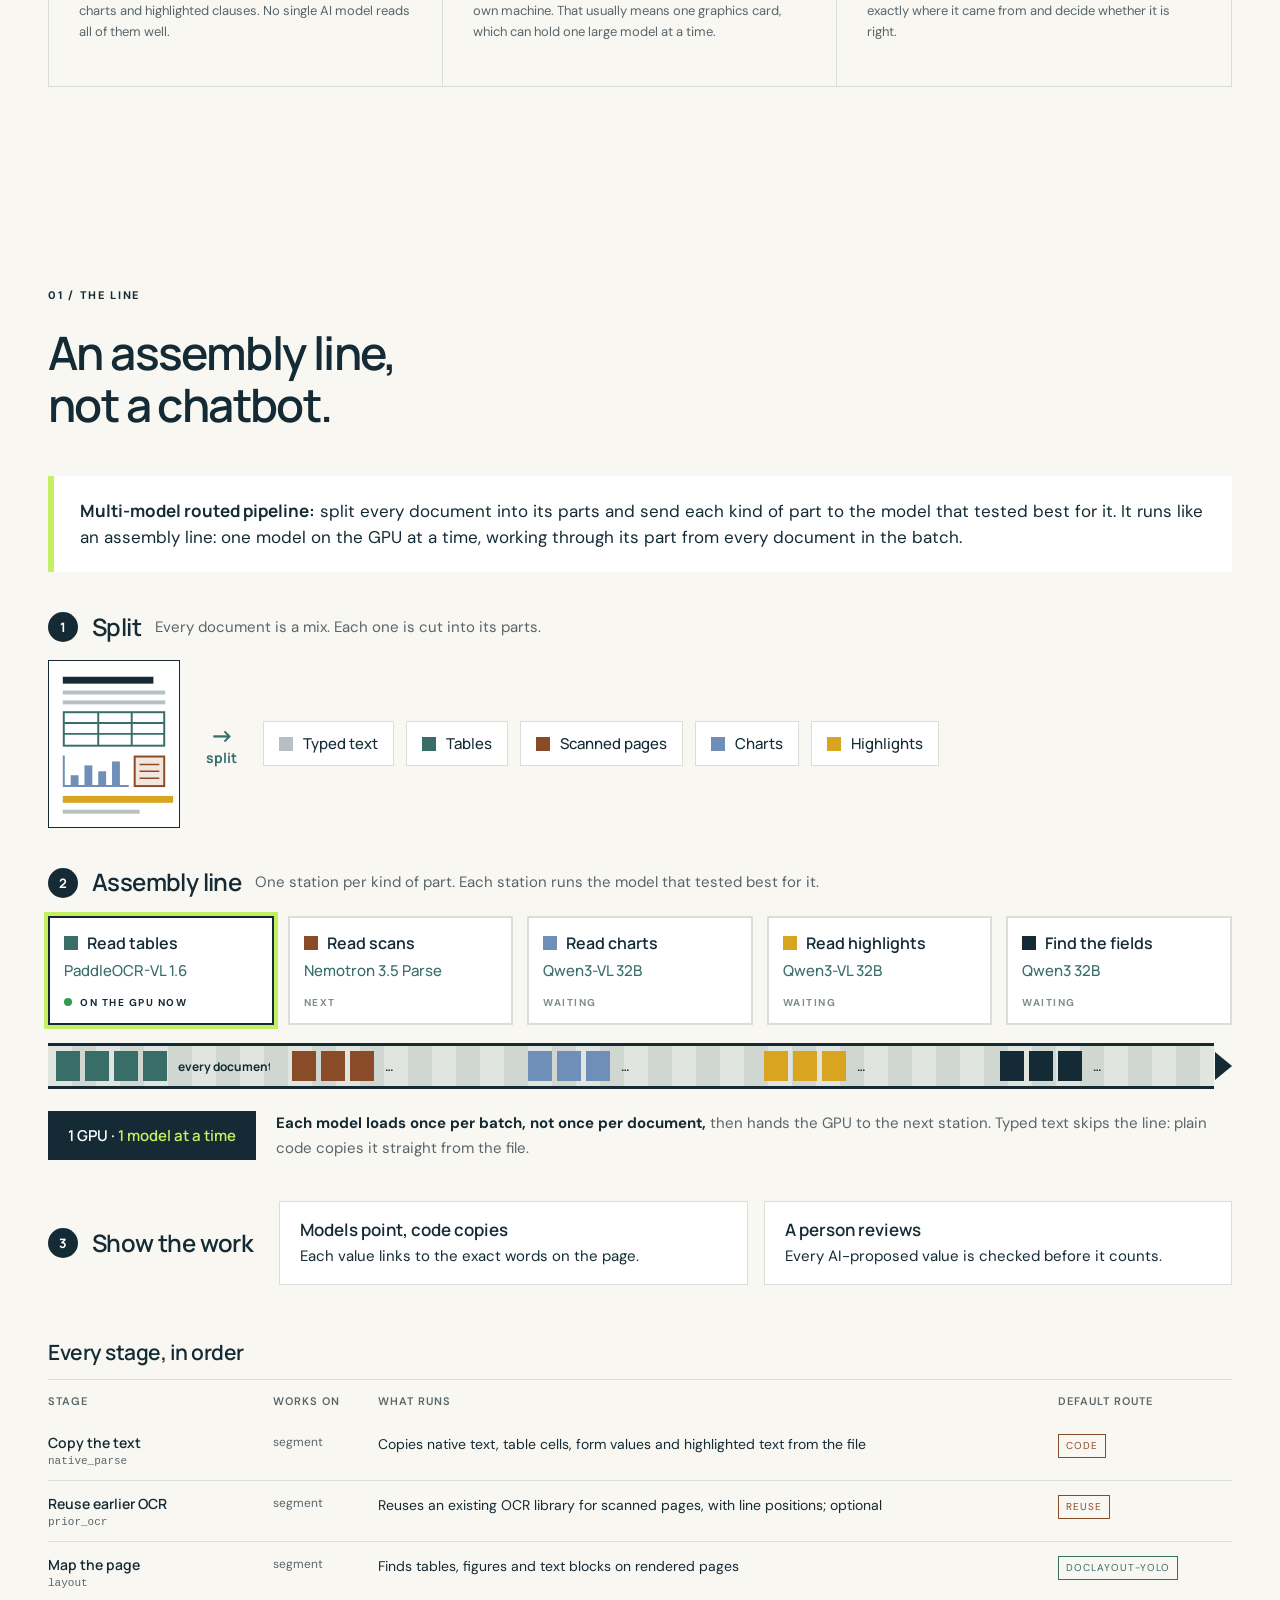
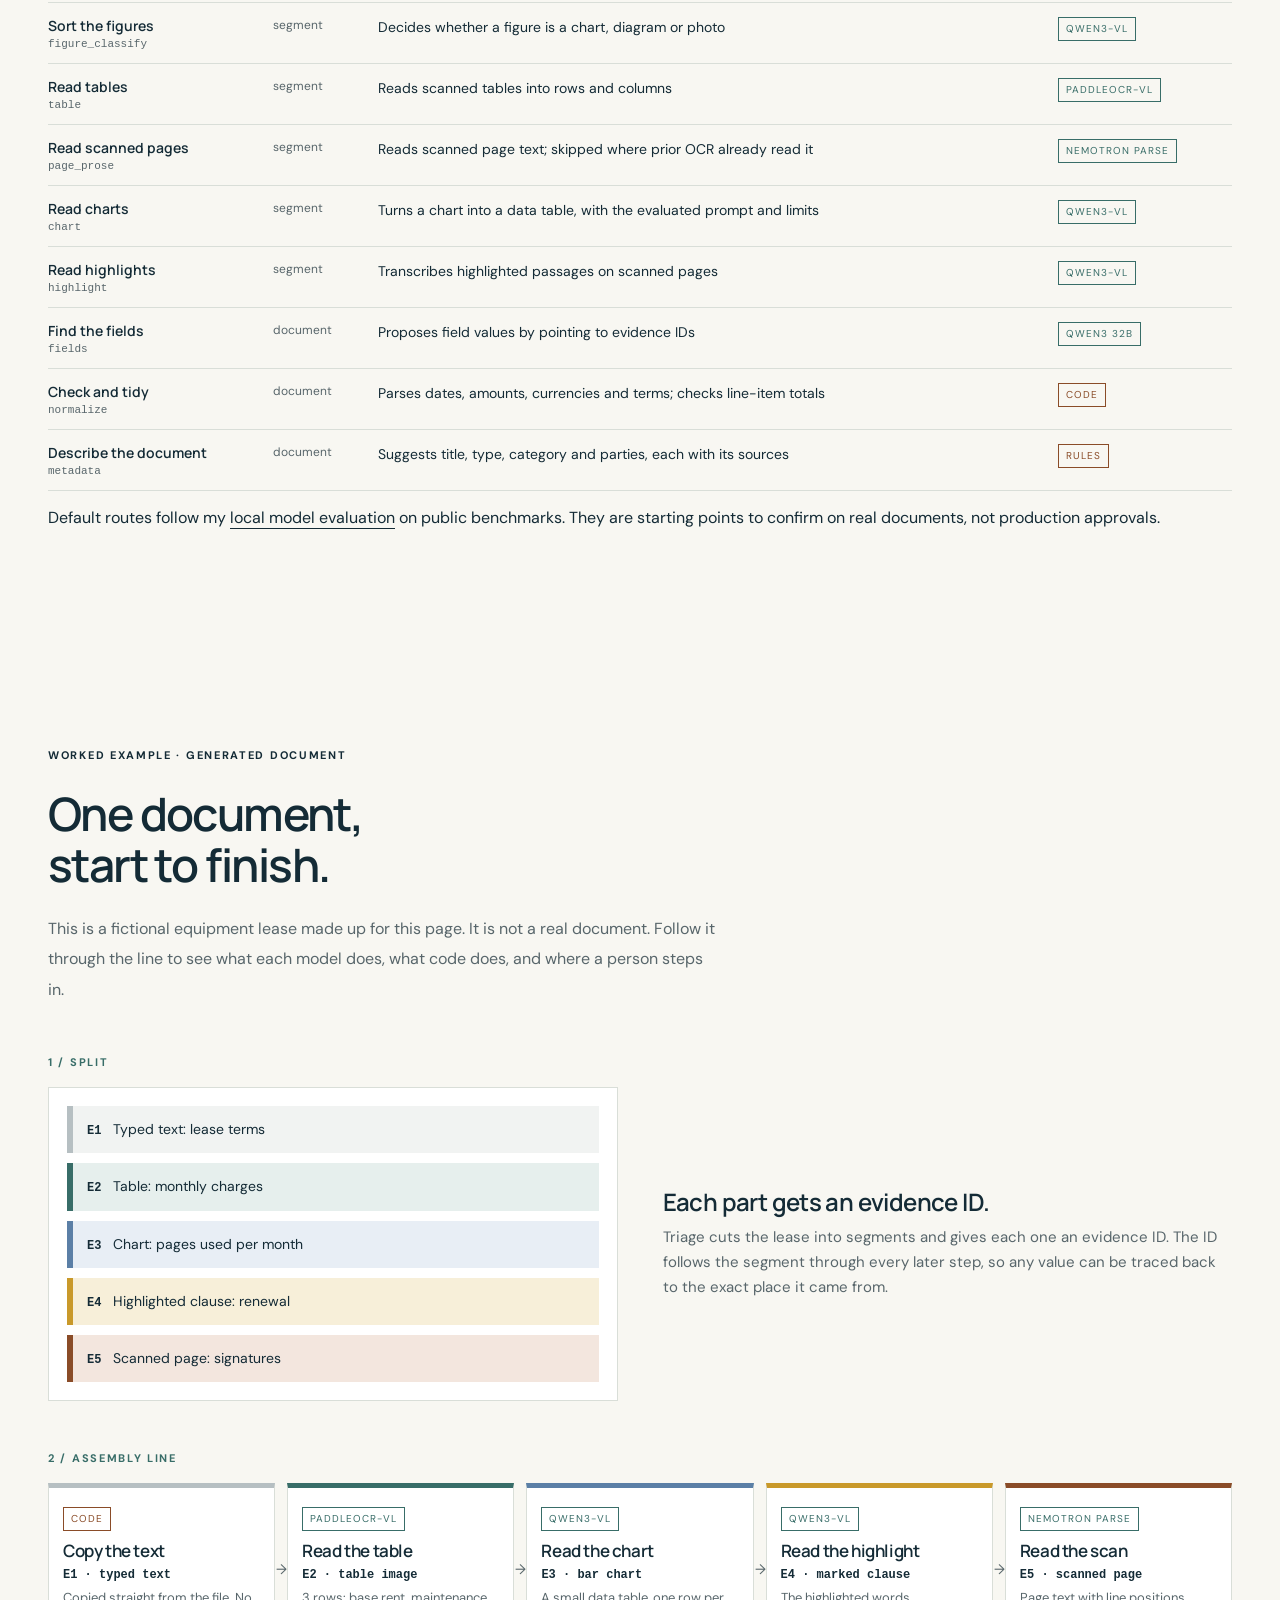
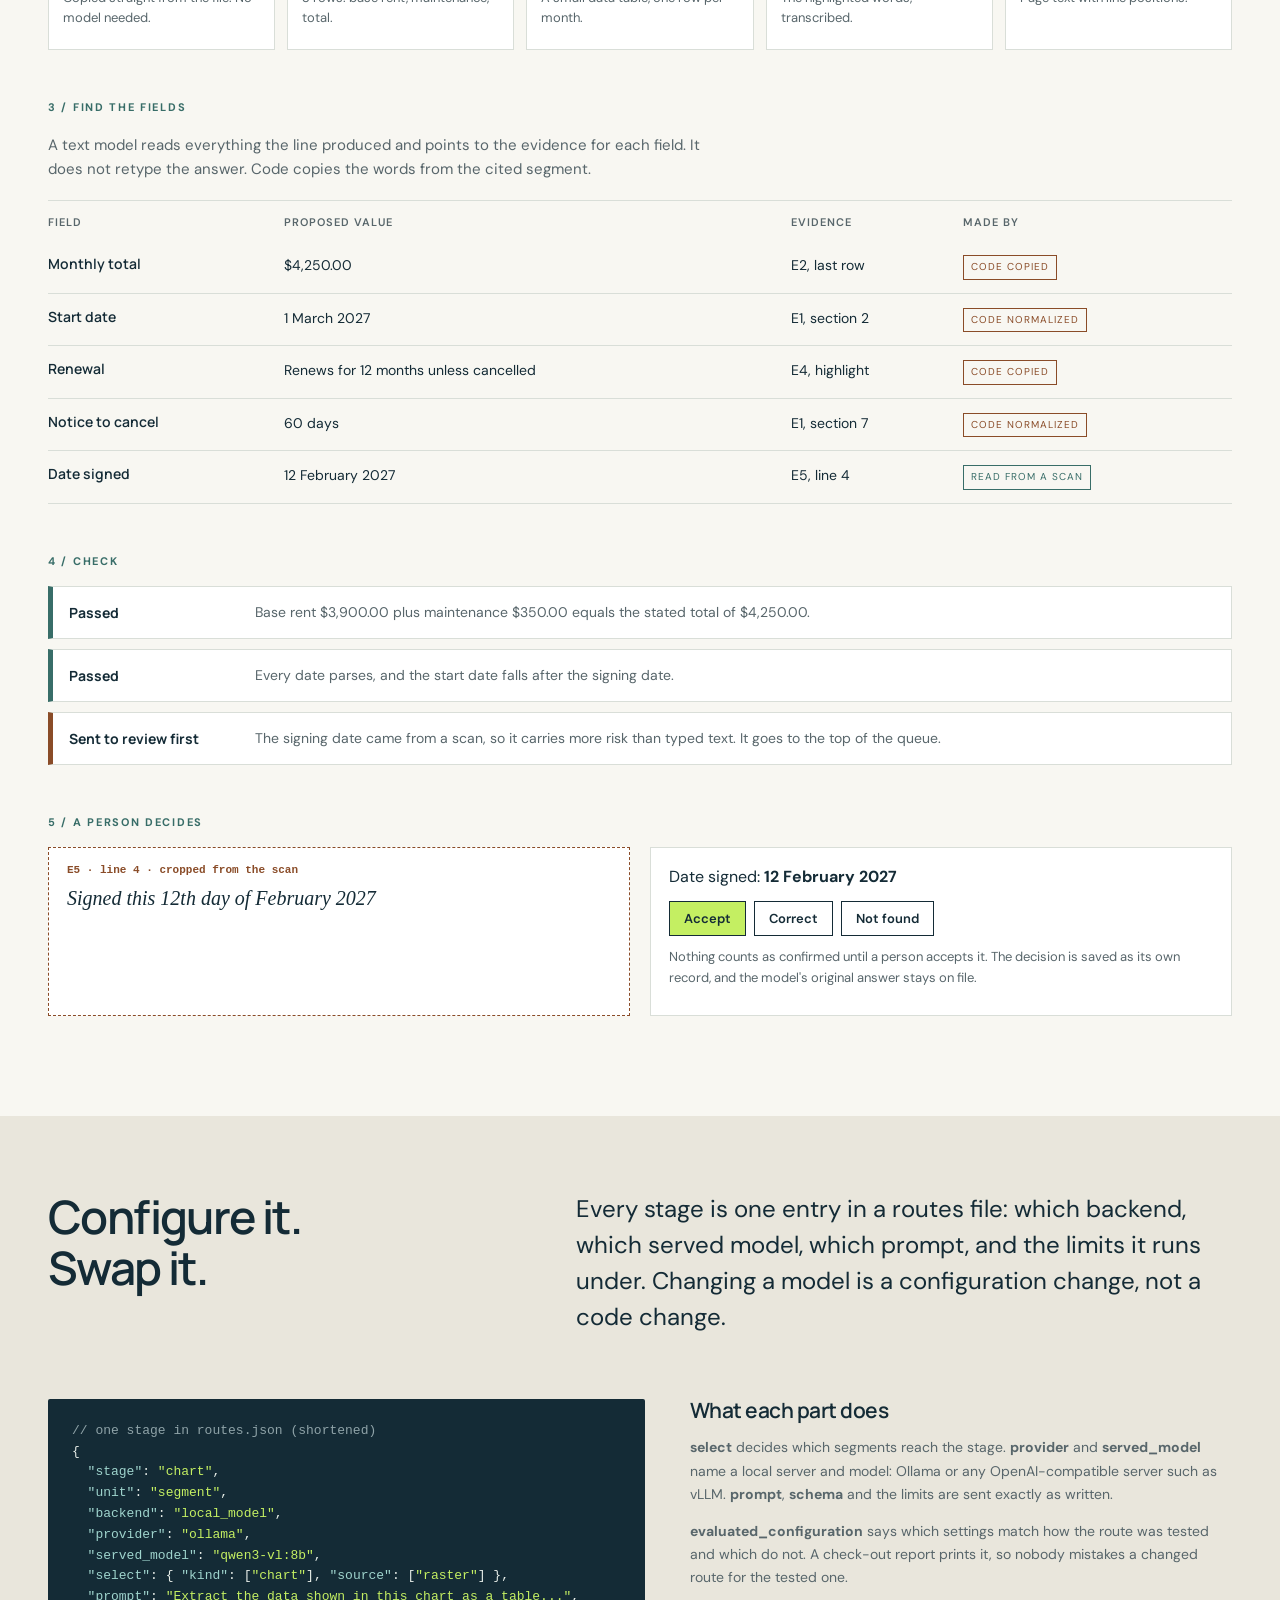
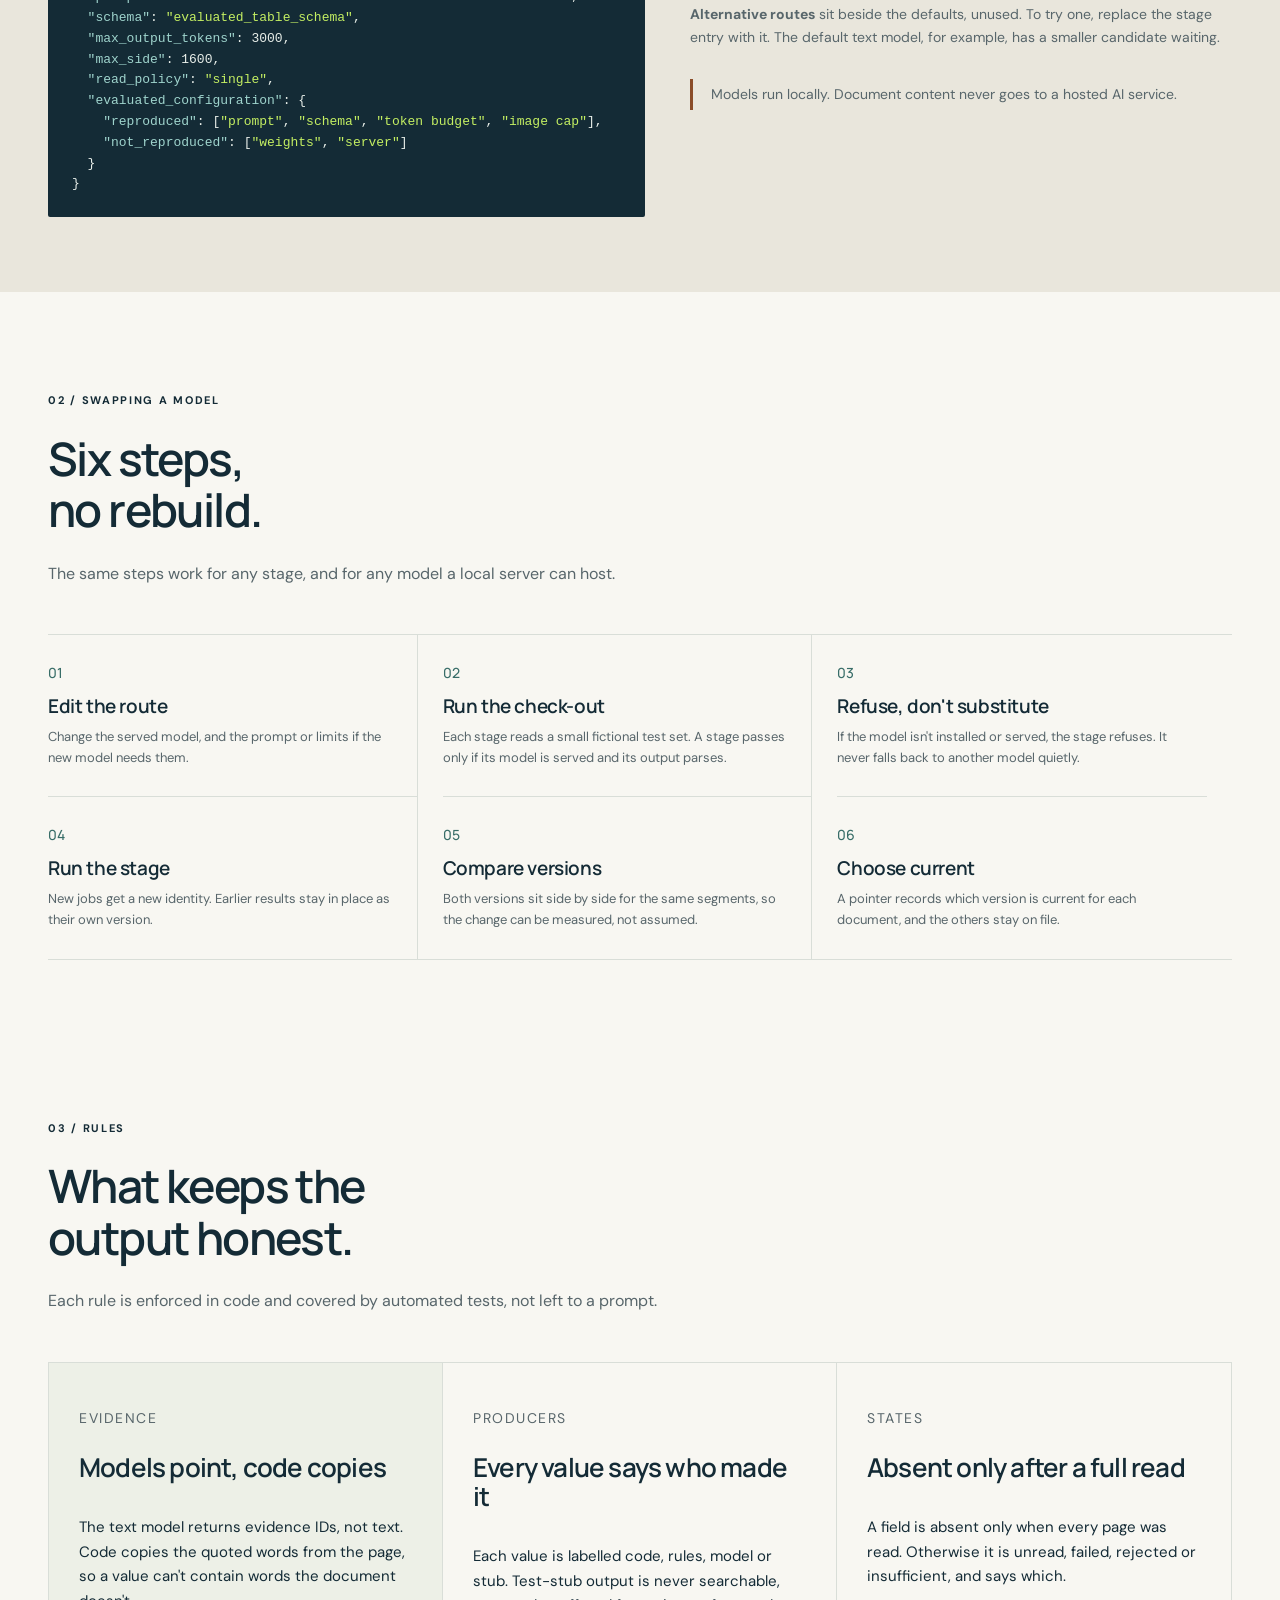
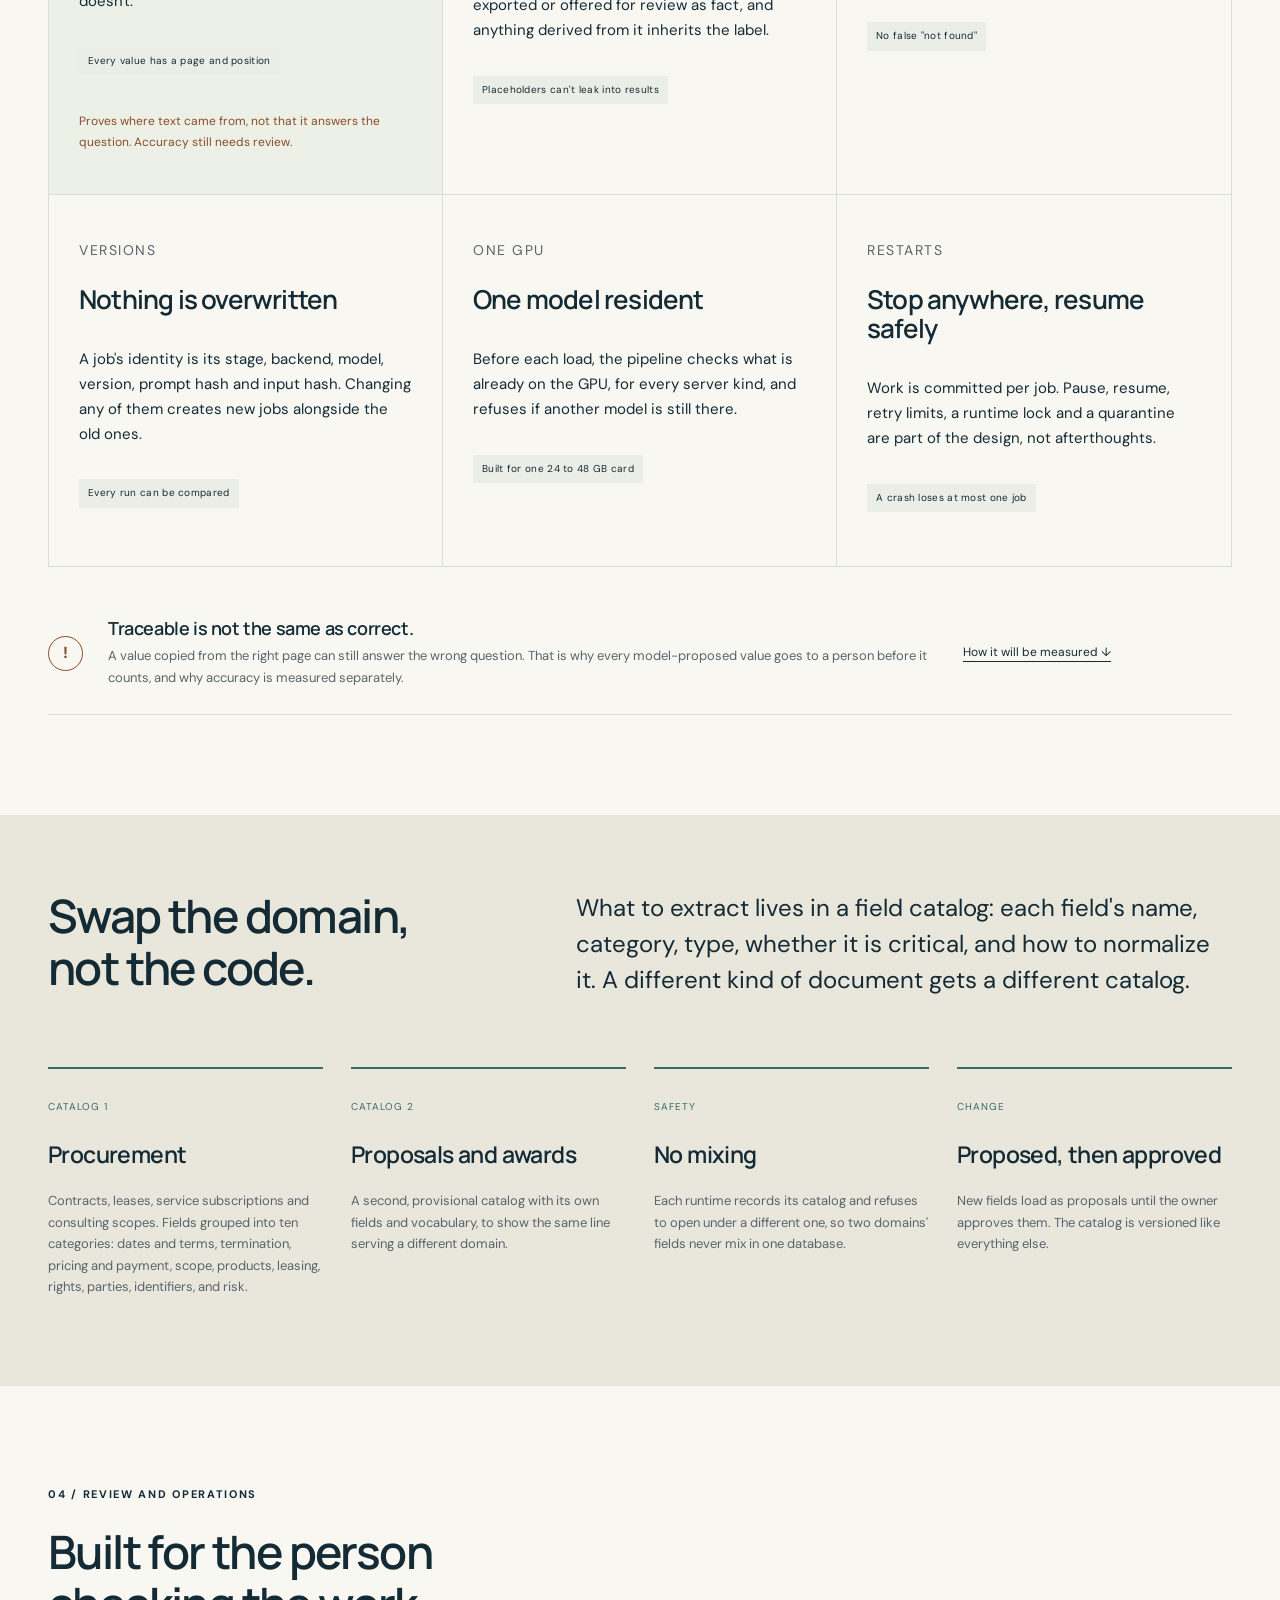
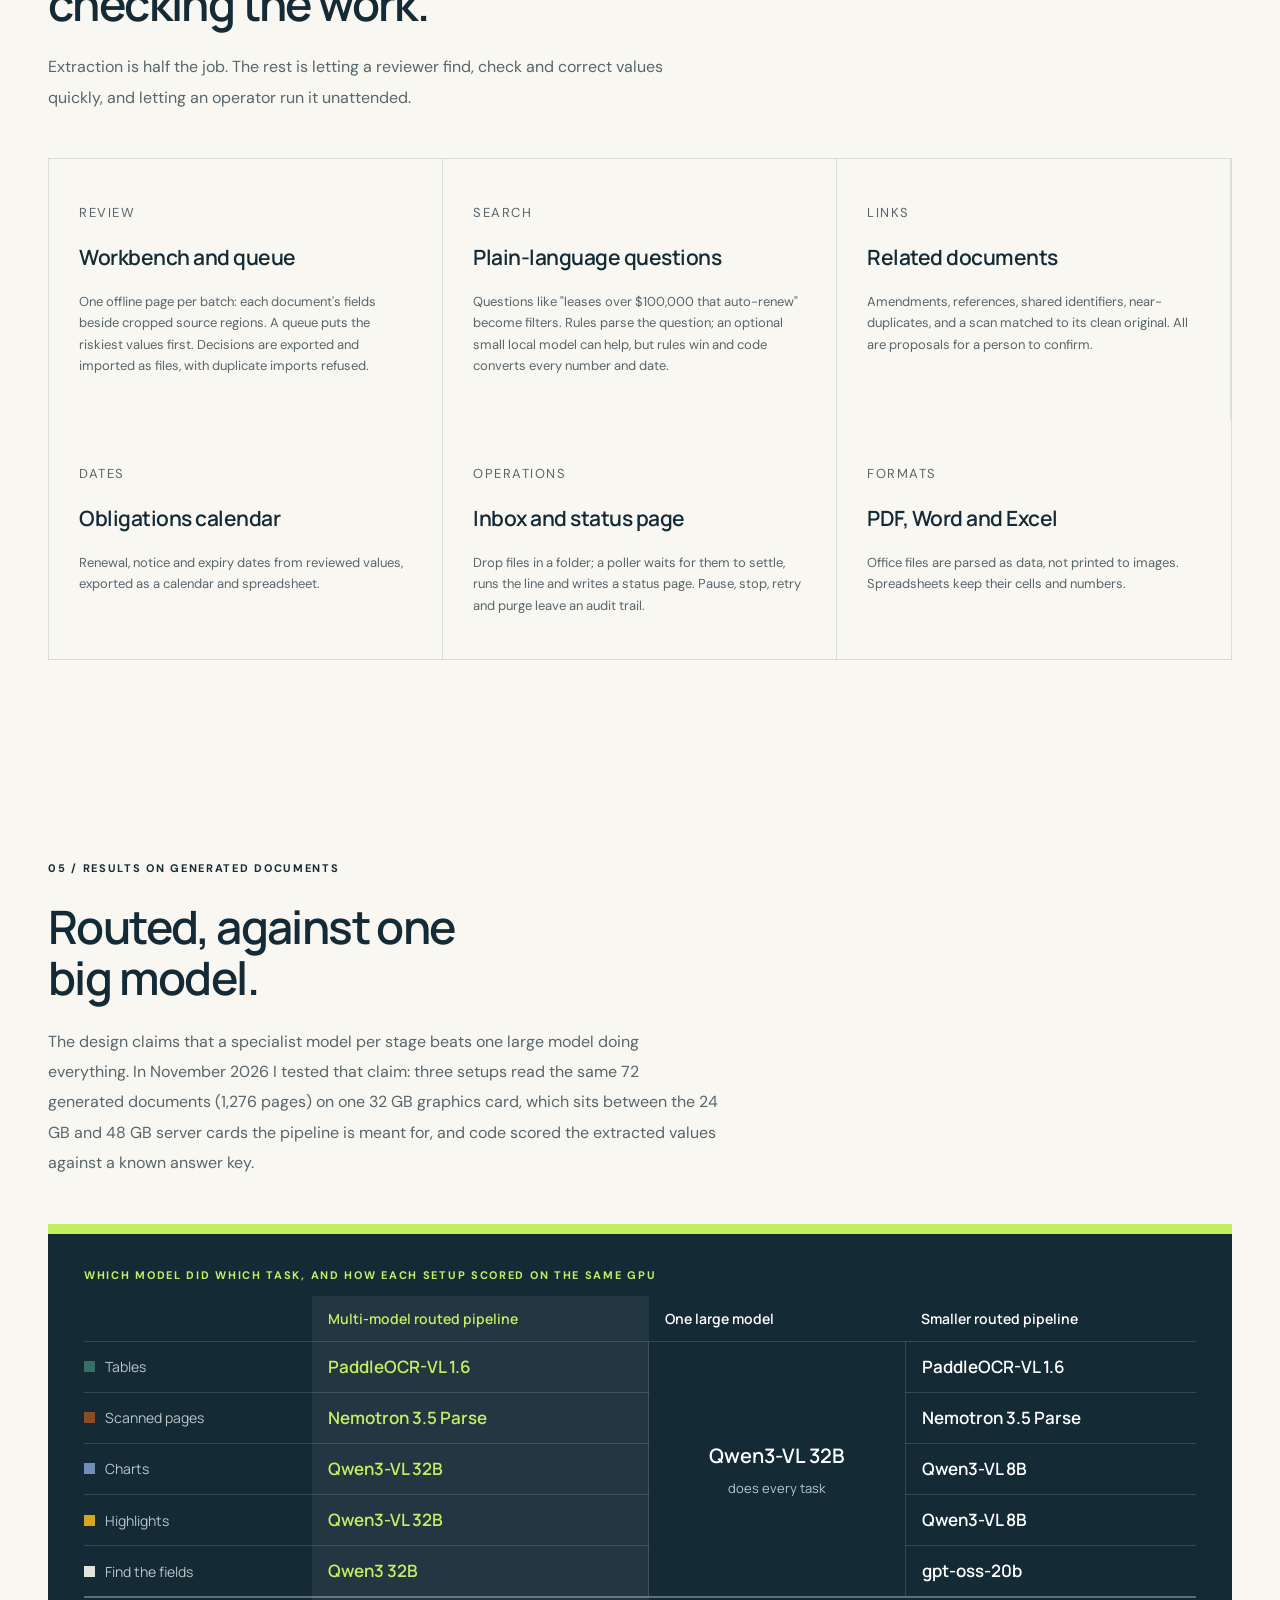
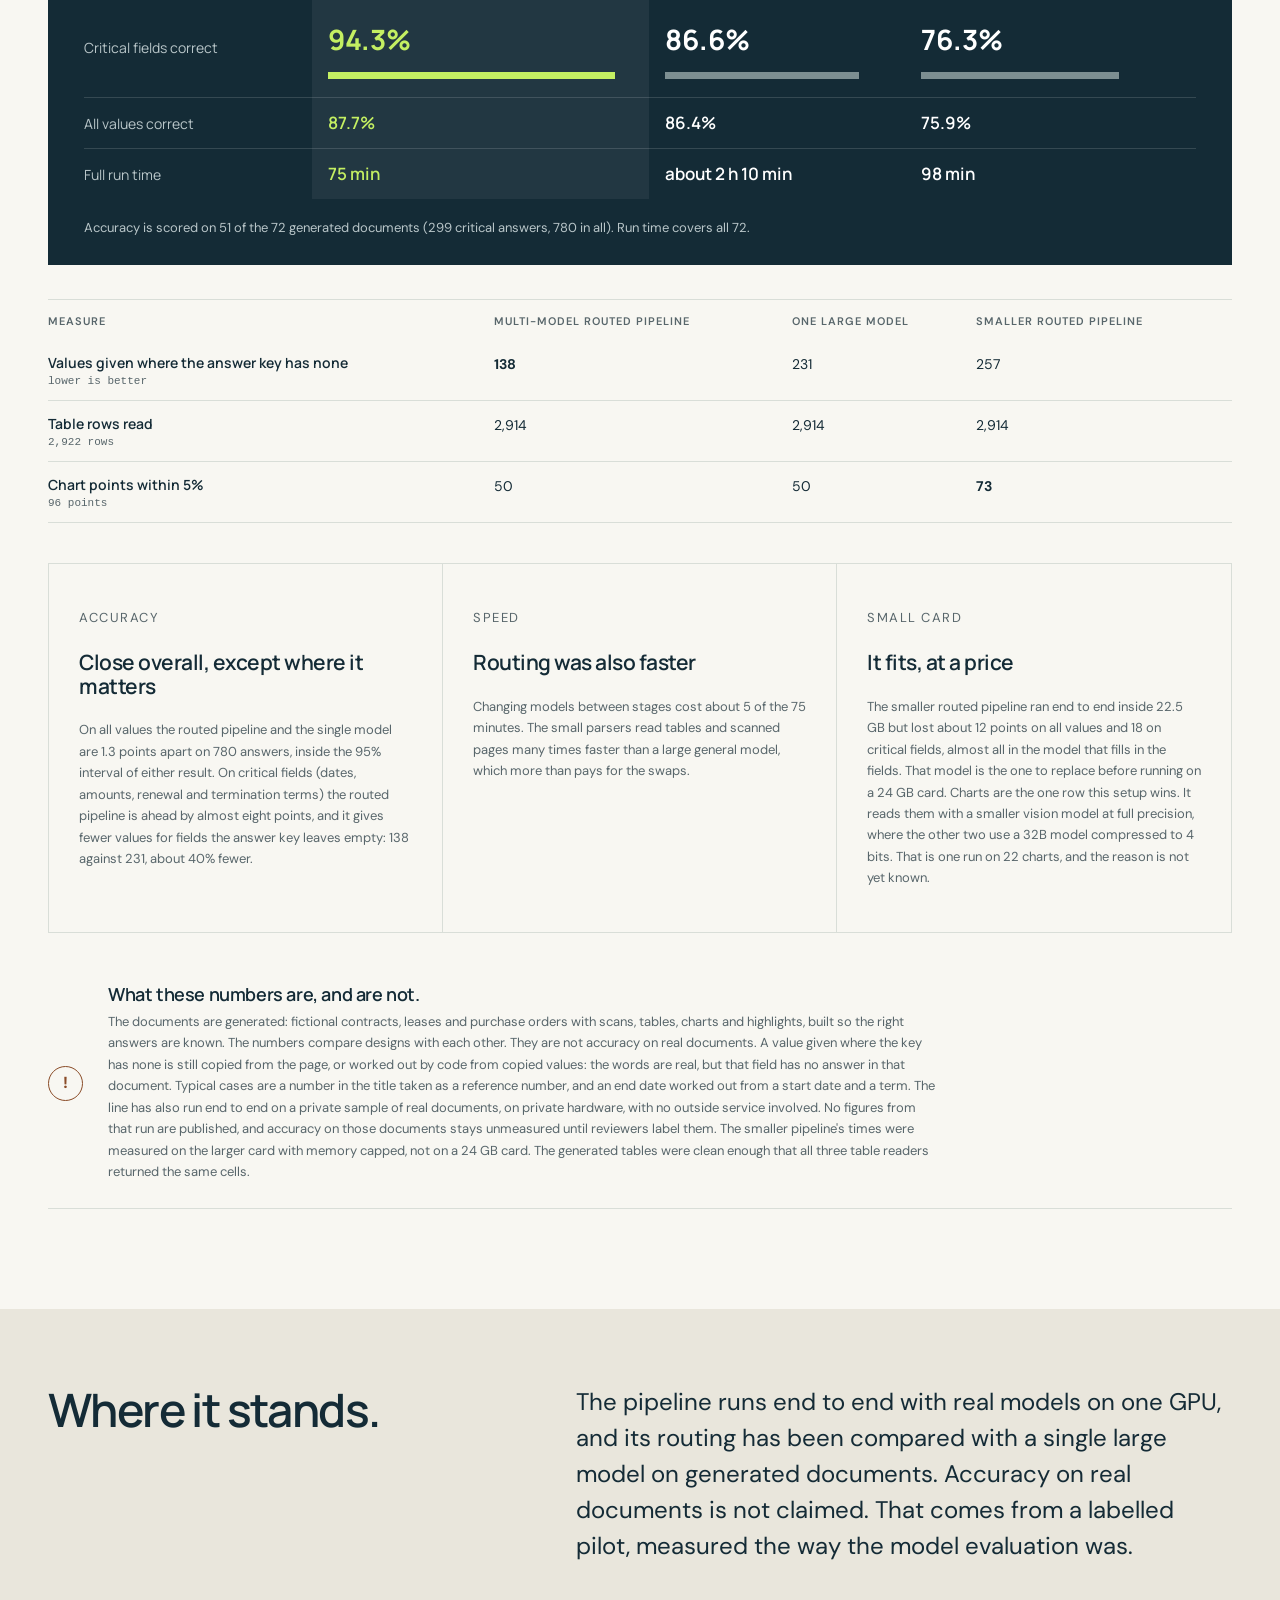
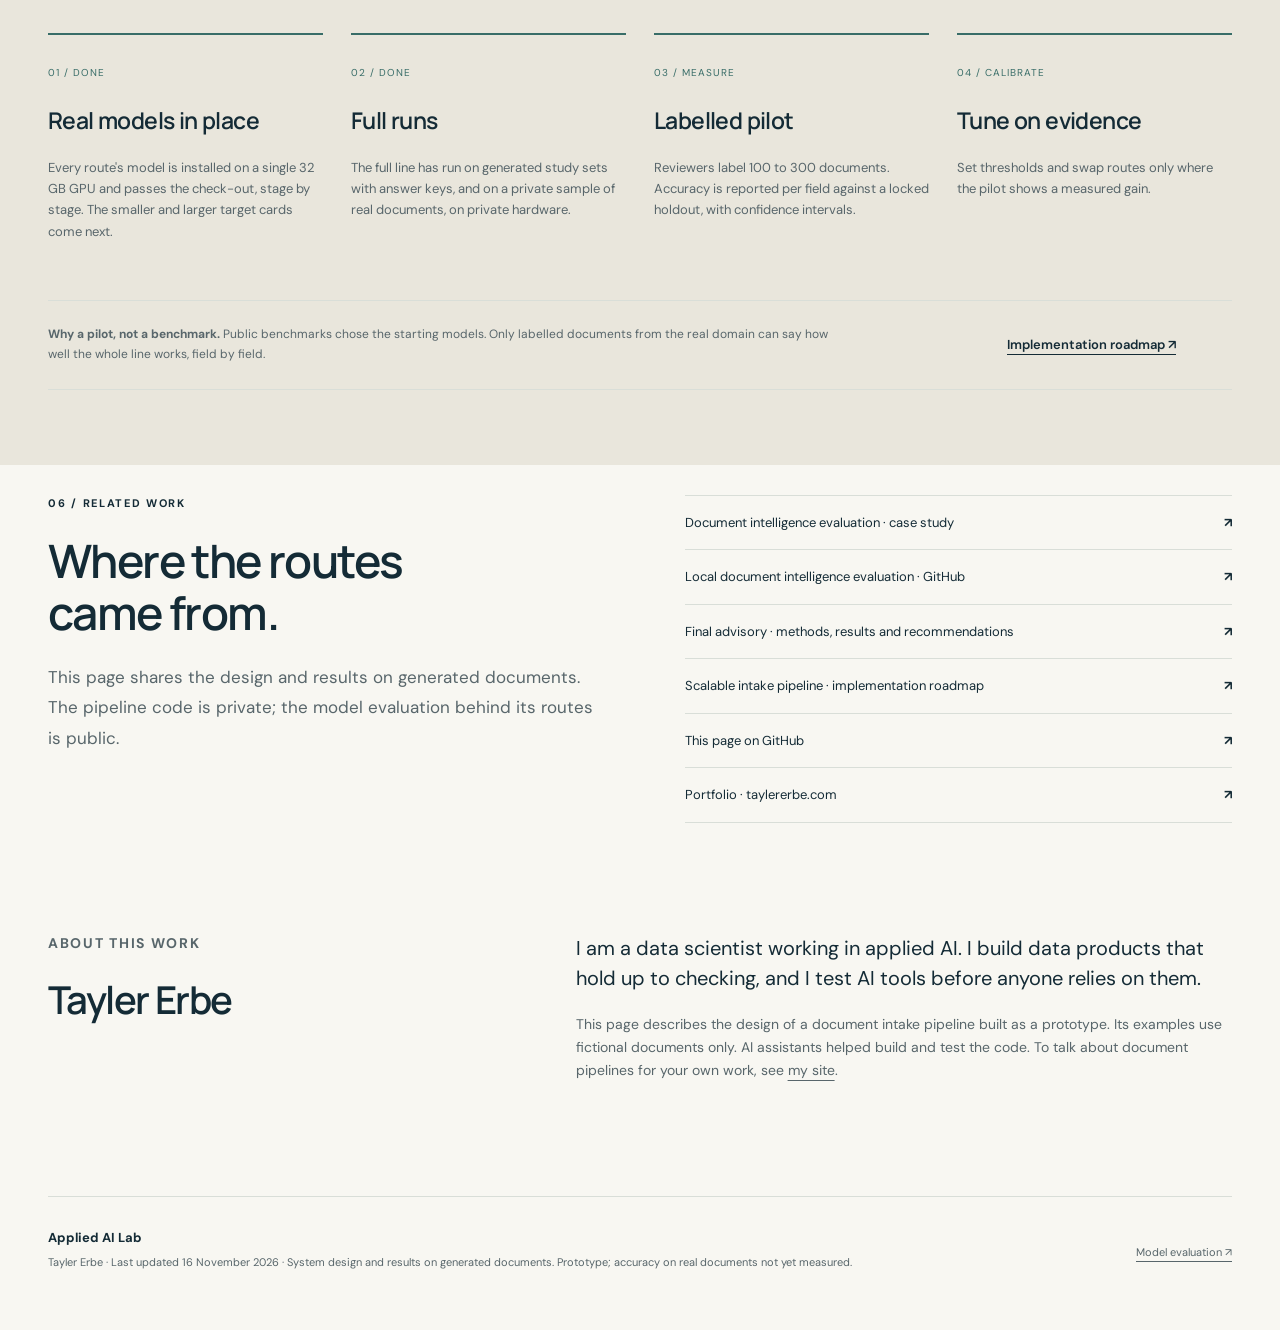
==== commit e515c7ad: "Header: the Applied AI Lab logo now goes to taylererbe.com; 'All studies' link added to the Lab cata" ====
--- a/brief/index.html
+++ b/brief/index.html
@@ -7,8 +7,8 @@
 <body>
 <a href="#main" class="skip">Skip to content</a>
 <header class="site-header">
-<a href="index.html" class="brand" aria-label="Applied AI Lab home"><span class="brand-mark">AI<span>↗</span></span><span>Applied AI<br><strong>Lab</strong></span></a>
-<nav aria-label="Main navigation"><a href="#why">Why</a><a href="#line">The line</a><a href="#example">Example</a><a href="#configure">Configure</a><a href="#rules">Rules</a><a href="#catalogs">Catalogs</a><a href="#review">Review</a><a href="#results">Results</a><a href="#next">Status</a></nav>
+<a href="https://taylererbe.com/" class="brand" aria-label="Tayler Erbe, home"><span class="brand-mark">AI<span>↗</span></span><span>Applied AI<br><strong>Lab</strong></span></a>
+<nav aria-label="Main navigation"><a href="https://tayler-erbe.github.io/document-intelligence-lab/">All studies</a><a href="#why">Why</a><a href="#line">The line</a><a href="#example">Example</a><a href="#configure">Configure</a><a href="#rules">Rules</a><a href="#catalogs">Catalogs</a><a href="#review">Review</a><a href="#results">Results</a><a href="#next">Status</a></nav>
 <a class="repo-link" href="https://taylererbe.com/document-intelligence-evaluation.html">Model evaluation <span aria-hidden="true">↗</span></a>
 </header>
 <main id="main">
@@ -110,6 +110,7 @@
 
 <div class="flow-step">
 <div class="flow-head"><span class="flow-n">2</span><h3>Assembly line</h3><p>One station per kind of part. Each station runs the model that tested best for it.</p></div>
+<div class="line-wrap">
 <ol class="stations">
 <li class="on"><h4><i class="sw c-table"></i>Read tables</h4><p class="m">PaddleOCR-VL 1.6</p><p class="st">On the GPU now</p></li>
 <li><h4><i class="sw c-scan"></i>Read scans</h4><p class="m">Nemotron 3.5 Parse</p><p class="st">Next</p></li>
@@ -123,6 +124,7 @@
 <div class="c-chart"><i></i><i></i><i></i><span>&hellip;</span></div>
 <div class="c-high"><i></i><i></i><i></i><span>&hellip;</span></div>
 <div class="c-fields"><i></i><i></i><i></i><span>&hellip;</span></div>
+</div>
 </div>
 <div class="gpu-note"><p class="gpu-badge">1 GPU &middot; <b>1 model at a time</b></p><p><b>Each model loads once per batch, not once per document,</b> then hands the GPU to the next station. Typed text skips the line: plain code copies it straight from the file.</p></div>
 </div>
--- a/brief/pipeline.css
+++ b/brief/pipeline.css
@@ -131,5 +131,5 @@
 .score .bar{display:block;height:7px;background:#7d8f92;margin-top:10px}
 .score .r .bar{background:var(--lime)}
 .score-foot{display:flex;justify-content:space-between;gap:8px 24px;flex-wrap:wrap;margin:18px 0 0;font-size:13px;color:#b9c6c9}
-@media(max-width:1000px){.stations{grid-template-columns:1fr;gap:10px}.stations li{display:grid;grid-template-columns:1fr auto;gap:2px 14px;align-items:center}.stations h4,.stations .m{margin:0}.stations .st{grid-column:2;grid-row:1/3}.belt i:nth-of-type(n+3),.belt span{display:none}.flow-show{grid-template-columns:1fr}}
-@media(max-width:700px){.flow-def{padding:18px 18px;font-size:16px}.gpu-note,.show{grid-template-columns:1fr}.gpu-note .gpu-badge{justify-self:start}.score{padding:24px 16px 20px}.belt{gap:6px}.belt i{width:16px;height:24px}.belt div{padding-left:4px}}
+@media(max-width:1000px){.stations{grid-template-columns:1fr;gap:10px}.stations li{display:grid;grid-template-columns:1fr auto;gap:2px 14px;align-items:center}.stations h4,.stations .m{margin:0}.stations .st{grid-column:2;grid-row:1/3}.flow-show{grid-template-columns:1fr}.line-wrap{display:grid;grid-template-columns:38px 1fr;gap:0 14px;padding-bottom:20px}.stations{grid-column:2;grid-row:1;grid-auto-rows:1fr}.belt{grid-column:1;grid-row:1;margin:0;grid-template-columns:none;grid-template-rows:repeat(5,1fr);gap:10px;padding:0 5px;border:0;border-left:3px solid var(--ink);border-right:3px solid var(--ink);background:repeating-linear-gradient(180deg,#e1e5df 0 24px,#d0d7d0 24px 48px)}.belt::after{right:auto;top:auto;left:50%;bottom:-19px;transform:translateX(-50%);border:15px solid transparent;border-top:17px solid var(--ink);border-bottom:0}.belt div{flex-direction:column;justify-content:center;gap:4px;padding:0}.belt i{width:100%;height:13px}.belt i:nth-of-type(n+4),.belt span{display:none}}
+@media(max-width:700px){.flow-def{padding:18px 18px;font-size:16px}.gpu-note,.show{grid-template-columns:1fr}.gpu-note .gpu-badge{justify-self:start}.score{padding:24px 16px 20px}.flow-split{flex-direction:column;align-items:flex-start;gap:14px}.flow-arrow{display:flex;align-items:center;gap:10px;margin-left:44px}.flow-arrow span{transform:rotate(90deg)}.flow-parts{flex:none}}
